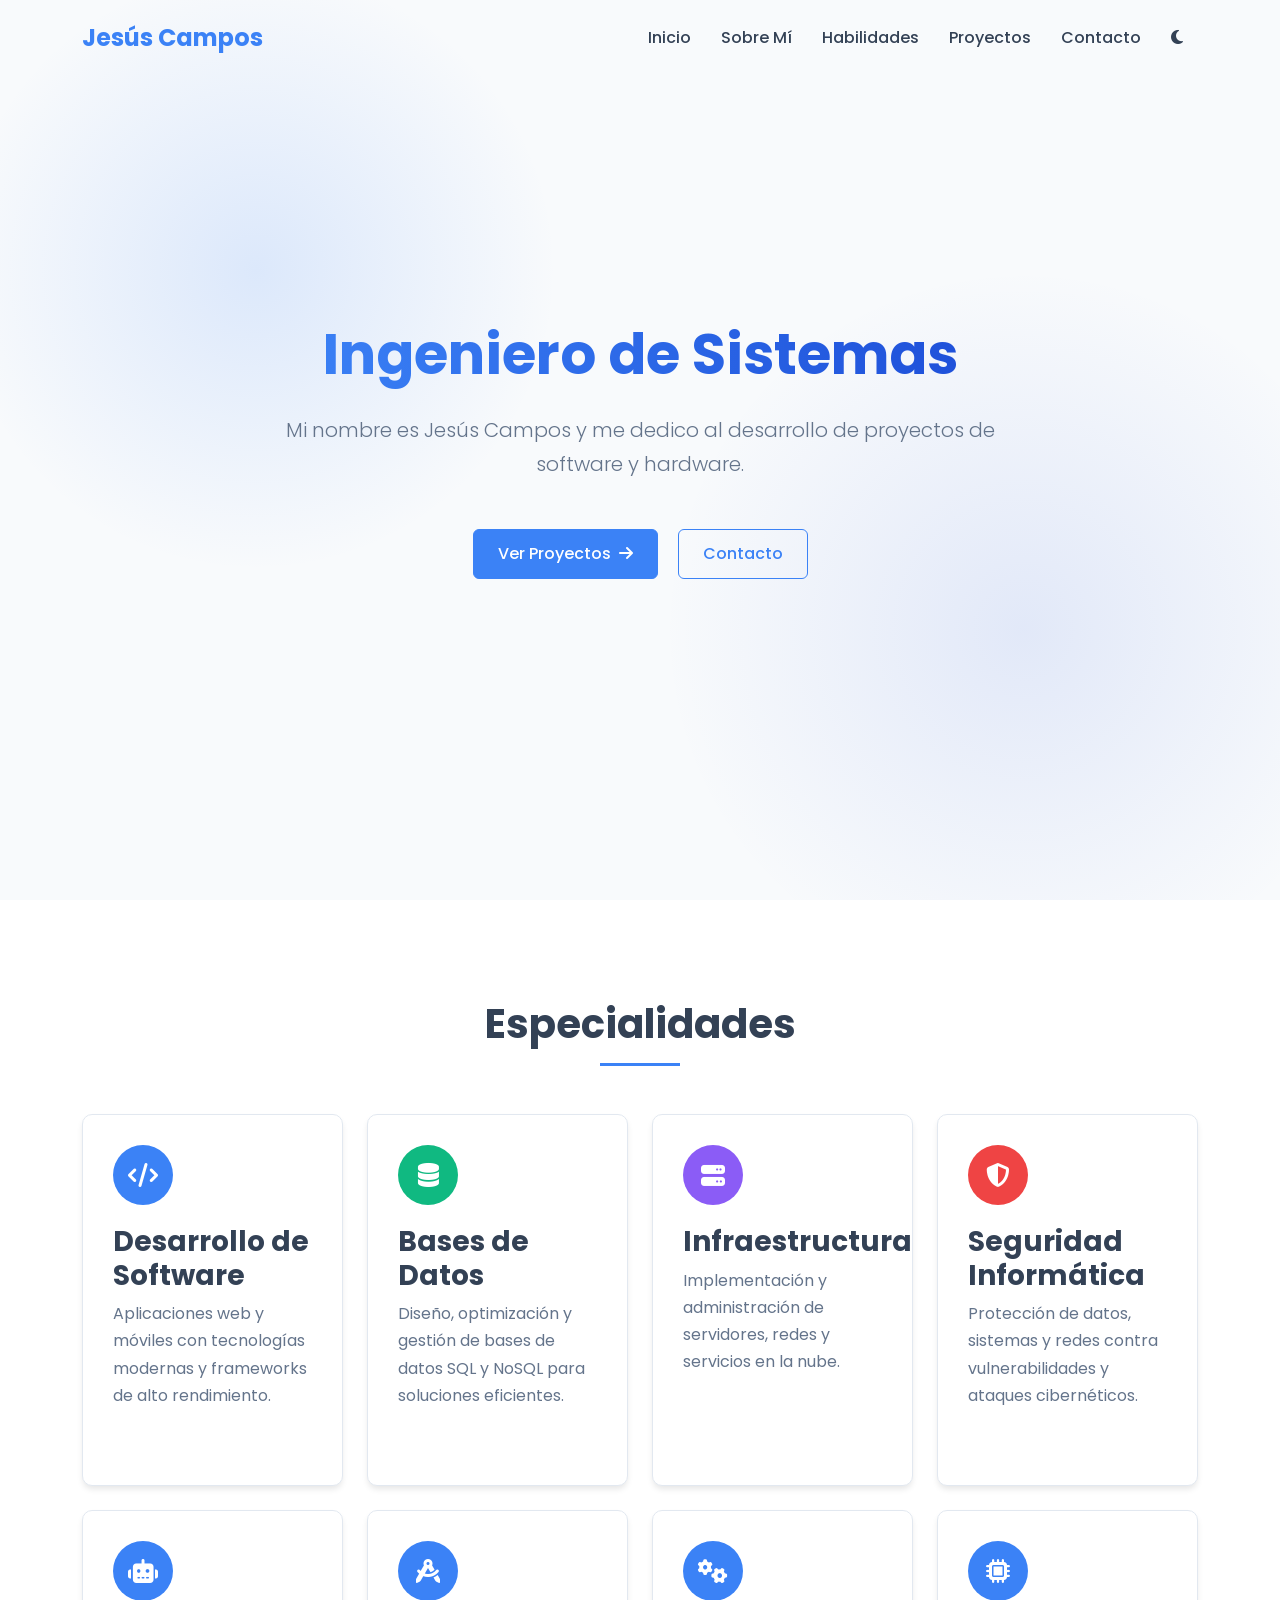
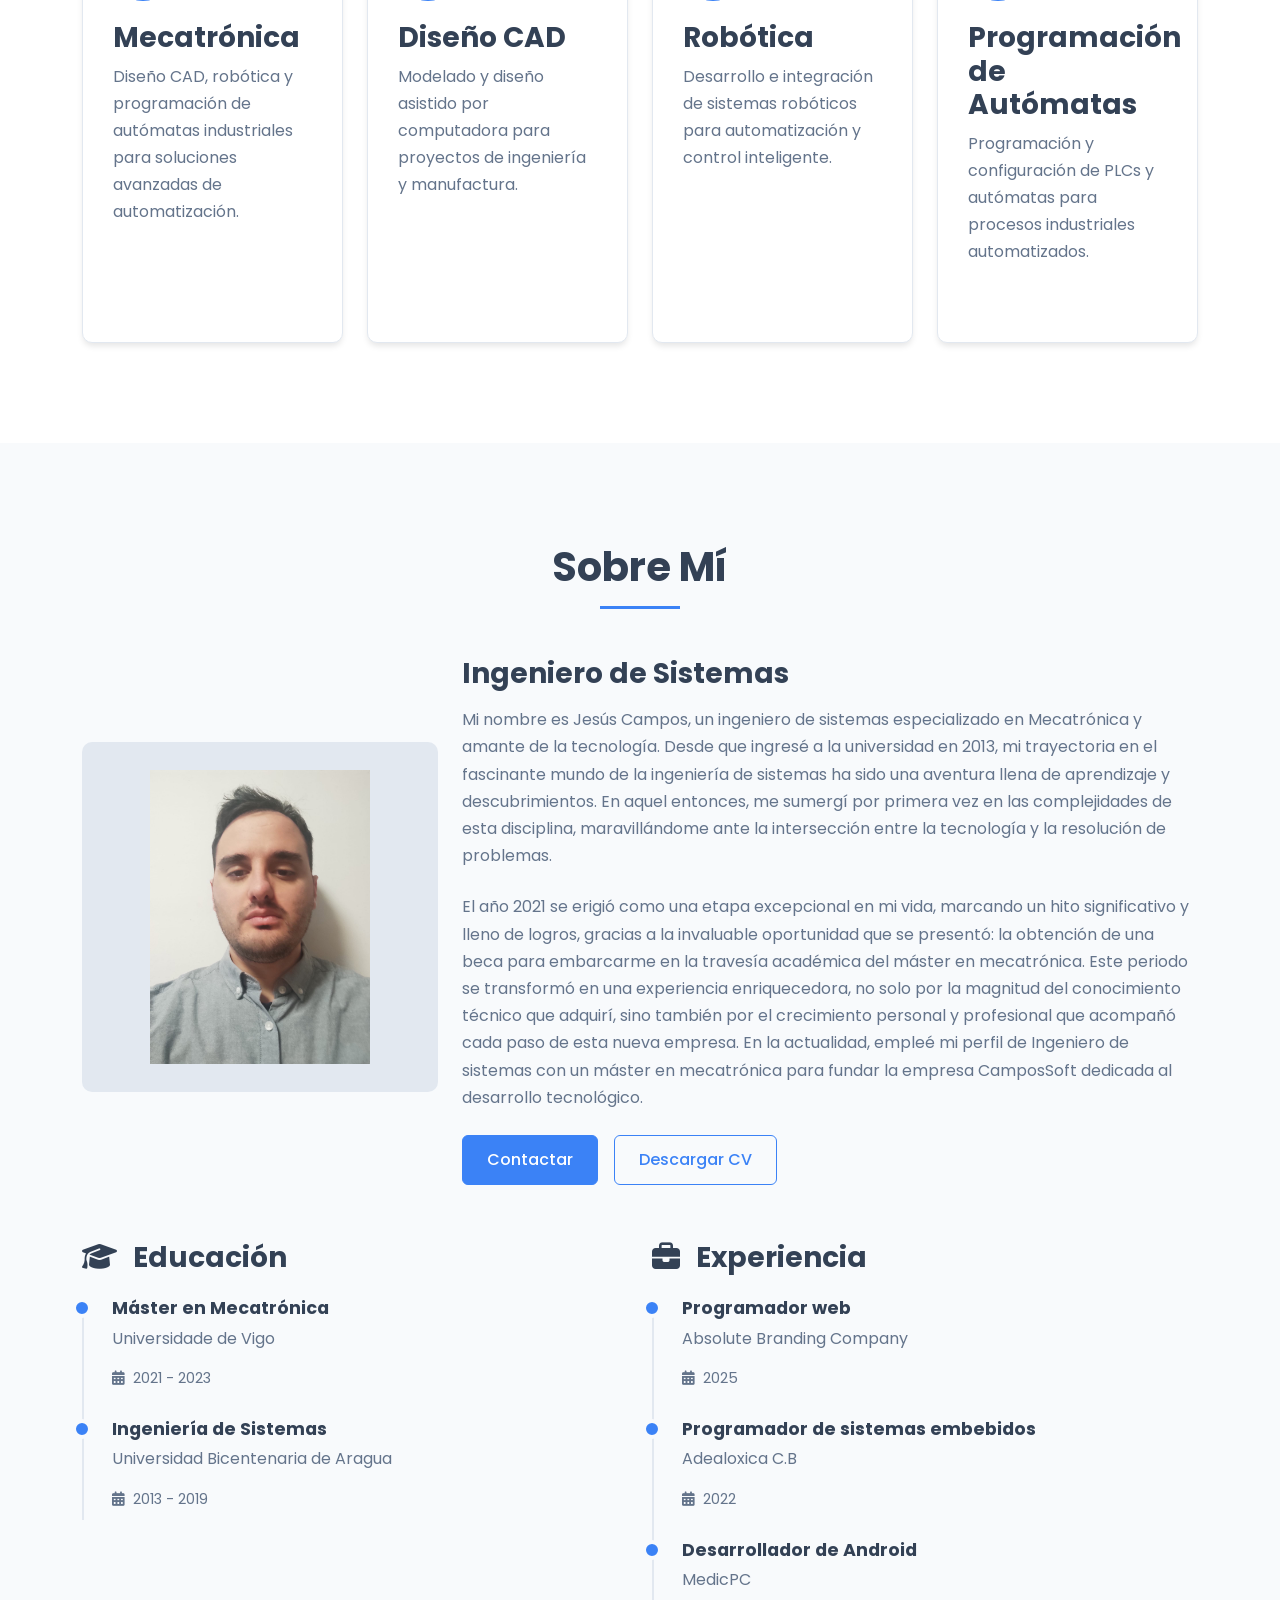
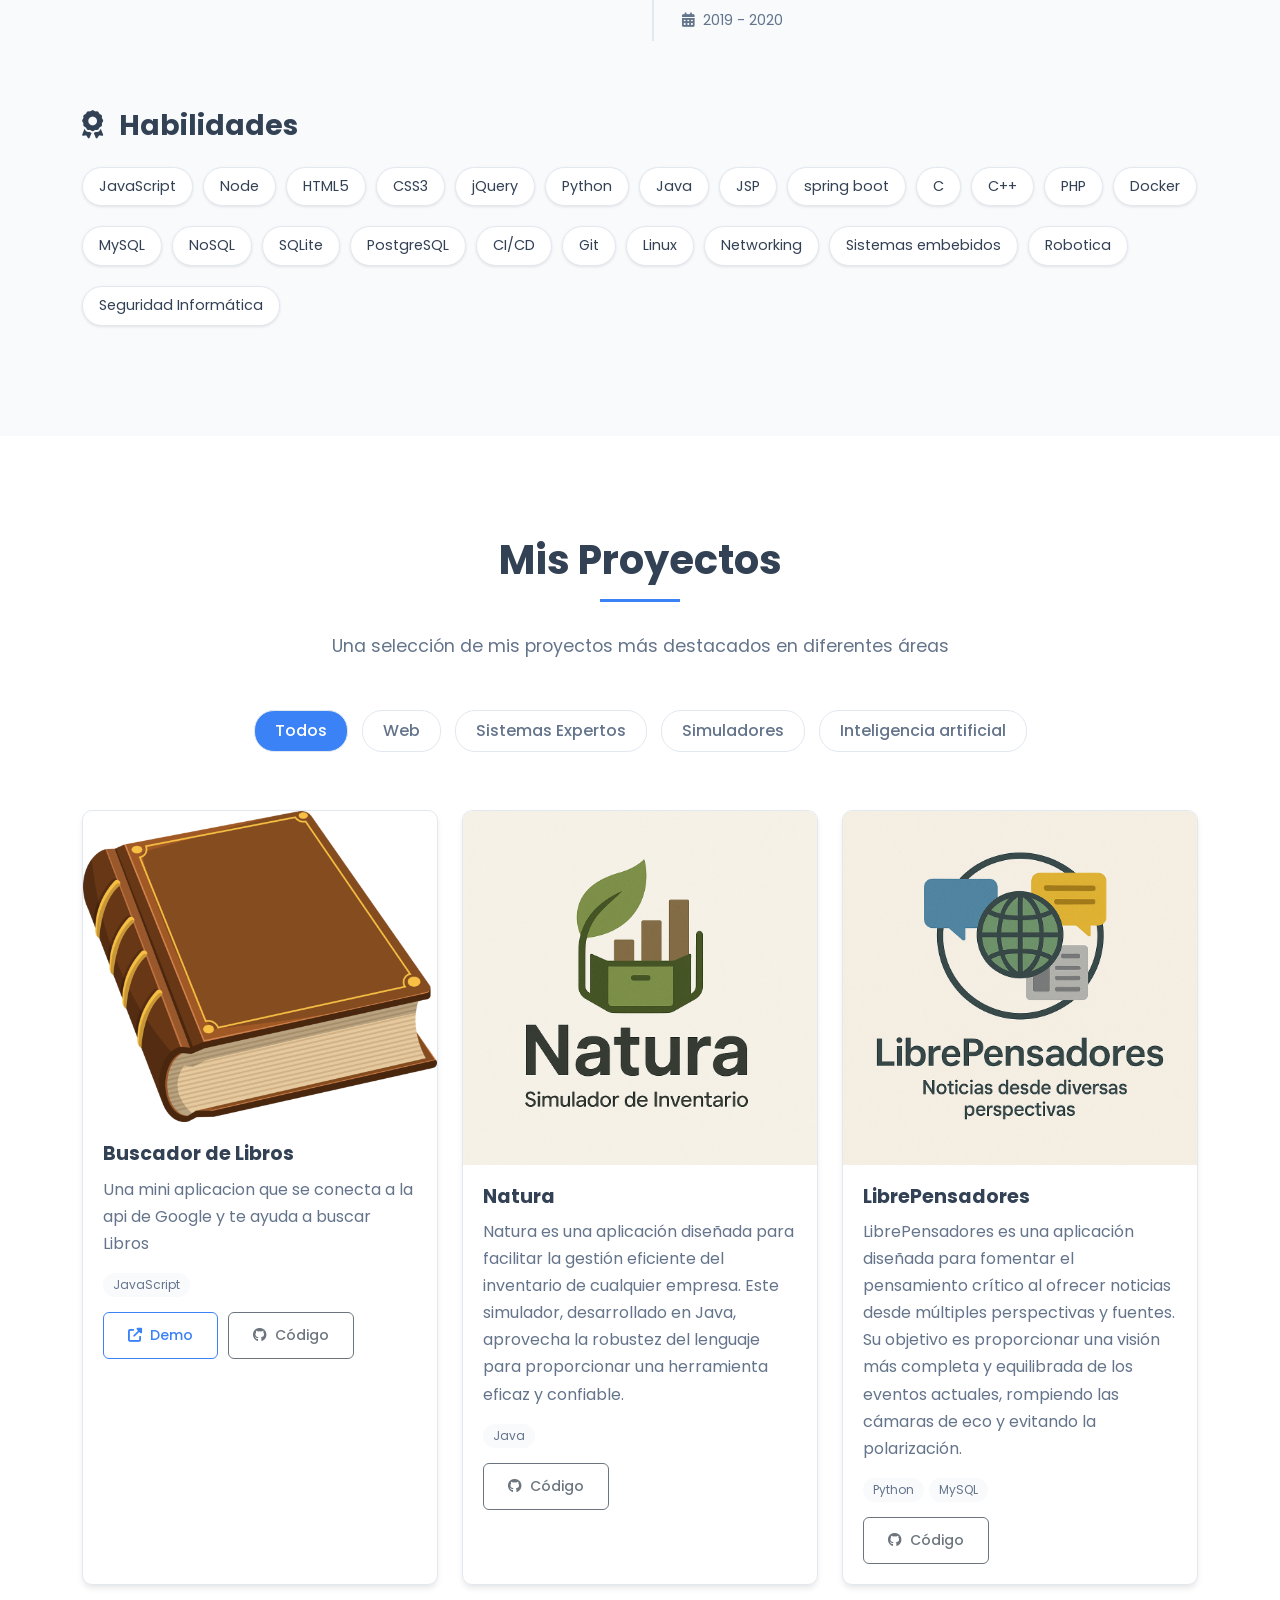
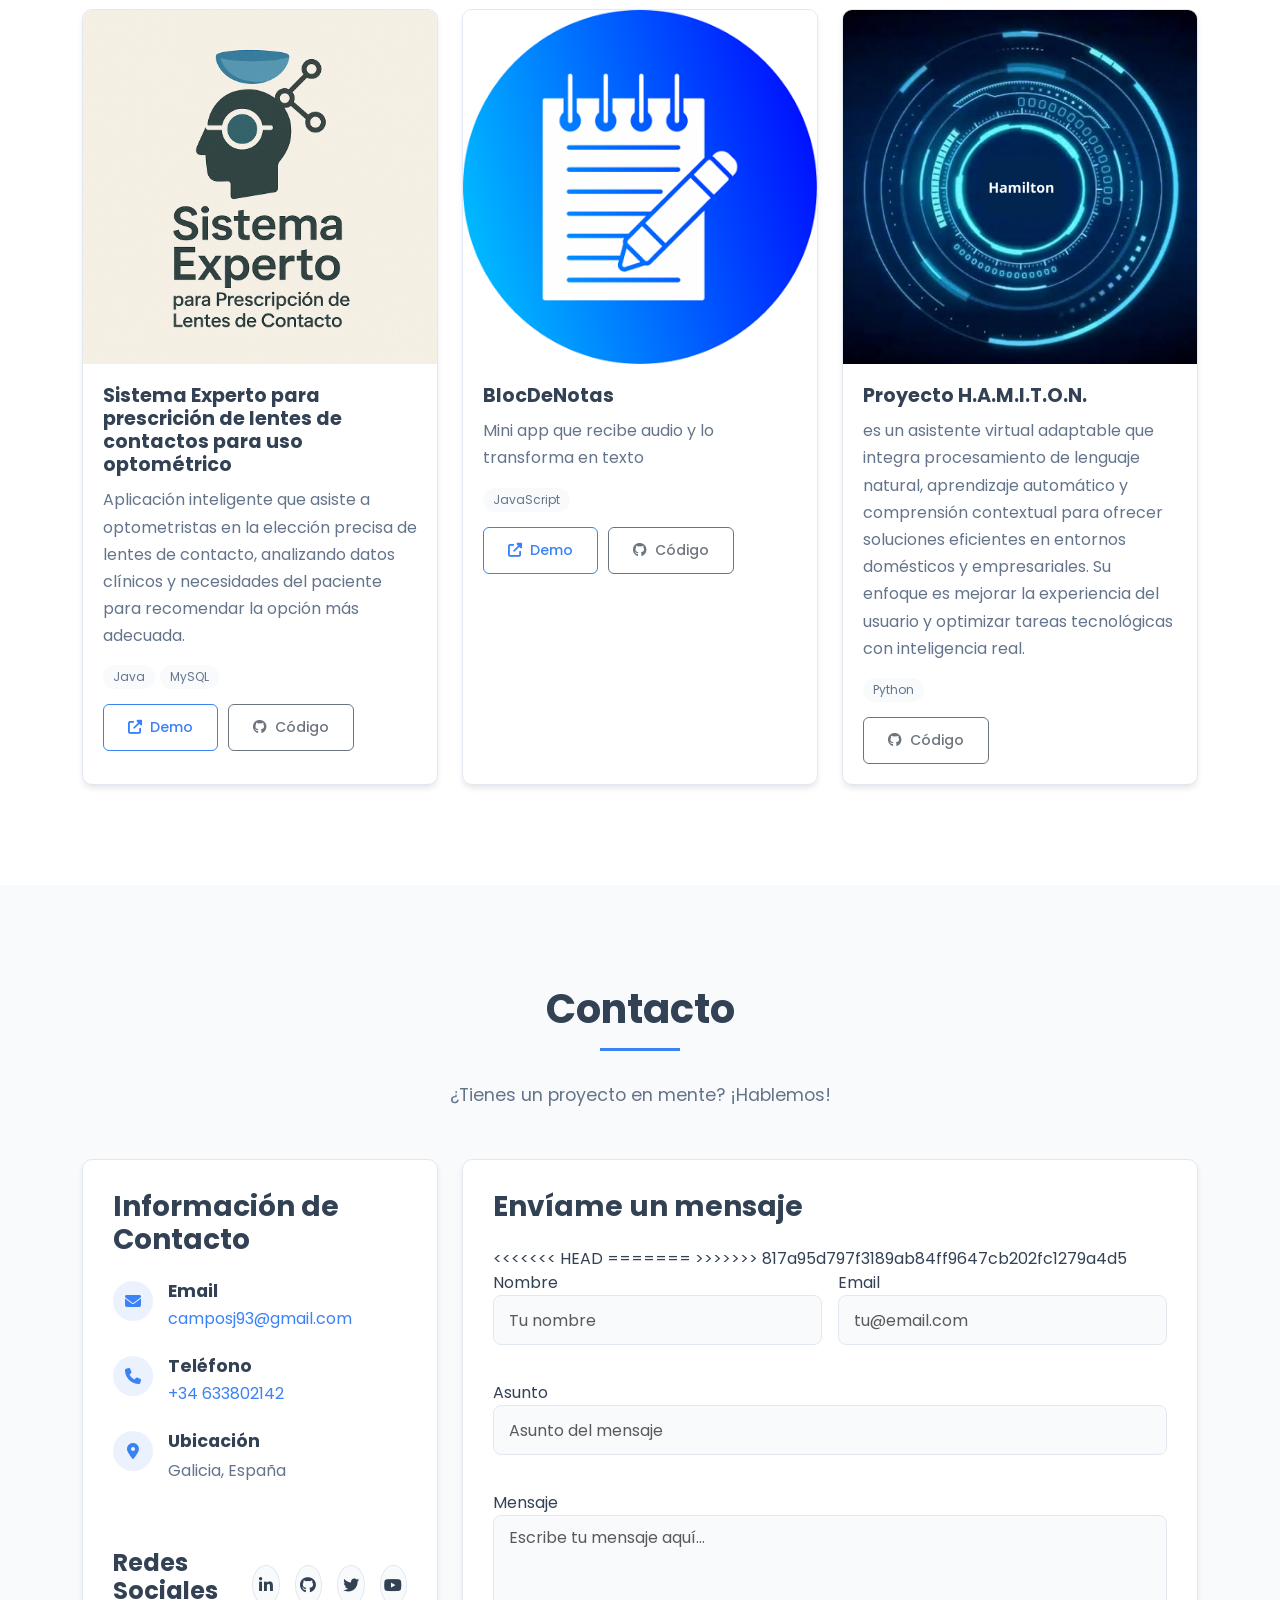
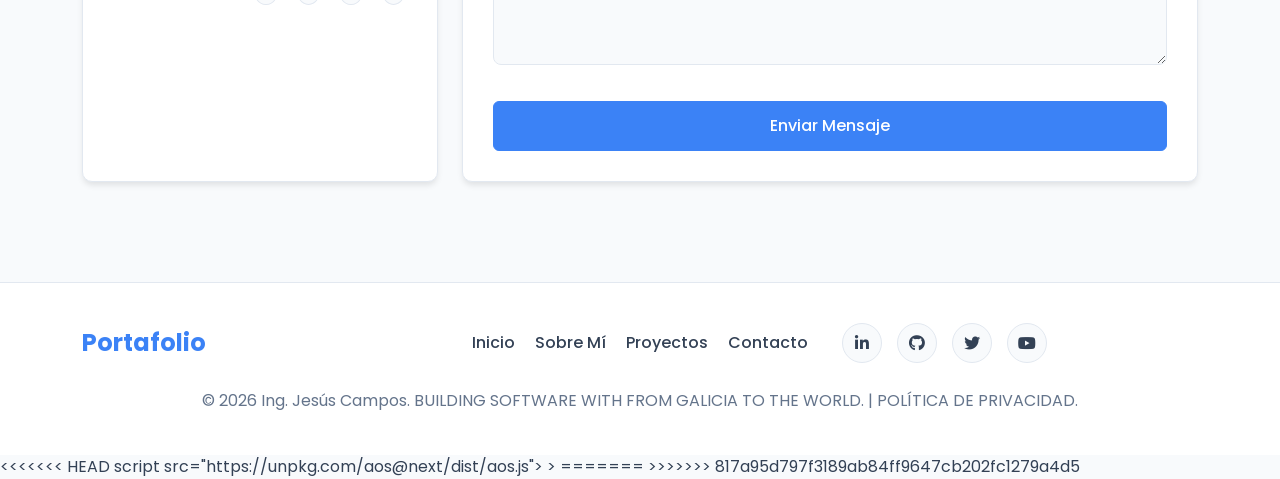
==== index.html @ 9d88882e "Actualizar index.html con formulario corregido" ====
<!DOCTYPE html>
<html lang="es">
<head>
    <meta charset="UTF-8">
    <meta name="viewport" content="width=device-width, initial-scale=1.0">
    <title>Ing Jesús Campos</title>
    <meta name="description" content="Portafolio profesional de ingeniero de sistemas especializado en desarrollo de software, infraestructura y seguridad informática">
    <meta name="author" content="Ingeniero de Sistemas">
    
    <!-- Favicon -->
    <link rel="shortcut icon" href="Img/favicon.png" type="image/x-icon">
    
    <!-- Bootstrap CSS -->
    <link href="https://cdn.jsdelivr.net/npm/bootstrap@5.3.0/dist/css/bootstrap.min.css" rel="stylesheet">
    
    <!-- Font Awesome -->
    <link rel="stylesheet" href="https://cdnjs.cloudflare.com/ajax/libs/font-awesome/6.4.0/css/all.min.css">
    
    <!-- Google Fonts -->
    <link href="https://fonts.googleapis.com/css2?family=Poppins:wght@300;400;500;600;700&display=swap" rel="stylesheet">
    
    <!-- Custom CSS -->
    <link rel="stylesheet" href="css/style.css">
    
    <!-- AOS Animation Library -->
    <link rel="stylesheet" href="https://unpkg.com/aos@next/dist/aos.css" />
</head>
<body>
    <!-- Navigation -->
    <nav class="navbar navbar-expand-lg navbar-light fixed-top" id="mainNav">
        <div class="container">
            <a class="navbar-brand" href="#page-top">Jesús Campos</a>
            <button class="navbar-toggler" type="button" data-bs-toggle="collapse" data-bs-target="#navbarResponsive" aria-controls="navbarResponsive" aria-expanded="false" aria-label="Toggle navigation">
                <span class="navbar-toggler-icon"></span>
            </button>
            <div class="collapse navbar-collapse" id="navbarResponsive">
                <ul class="navbar-nav ms-auto">
                    <li class="nav-item">
                        <a class="nav-link" href="#inicio">Inicio</a>
                    </li>
                    <li class="nav-item">
                        <a class="nav-link" href="#acerca-de">Sobre Mí</a>
                    </li>
                    <li class="nav-item">
                        <a class="nav-link" href="#habilidades">Habilidades</a>
                    </li>
                    <li class="nav-item">
                        <a class="nav-link" href="#proyectos">Proyectos</a>
                    </li>
                    <li class="nav-item">
                        <a class="nav-link" href="#contacto">Contacto</a>
                    </li>
                    <li class="nav-item">
                        <a class="nav-link" href="#" id="theme-toggle"><i class="fas fa-moon"></i></a>
                    </li>
                </ul>
            </div>
        </div>
    </nav>

    <!-- Hero Section -->
    <header class="hero-section" id="inicio">
        <div class="container h-100">
            <div class="row h-100 align-items-center">
                <div class="col-lg-8 col-md-10 mx-auto text-center" data-aos="fade-up" data-aos-delay="100">
                    <h1 class="display-4 fw-bold text-gradient mb-4">Ingeniero de Sistemas</h1>
                    <p class="lead mb-5">Mi nombre es Jesús Campos y me dedico al desarrollo de proyectos de software y hardware.</p>
                    <div class="hero-buttons">
                        <a href="#proyectos" class="btn btn-primary me-3">
                            Ver Proyectos <i class="fas fa-arrow-right ms-1"></i>
                        </a>
                        <a href="#contacto" class="btn btn-outline-primary">
                            Contacto
                        </a>
                    </div>
                </div>
            </div>
        </div>
    </header>

    <!-- Services/Skills Section -->
    <section class="services-section" id="habilidades">
        <div class="container">
            <div class="text-center mb-5">
                <h2 class="section-title">Especialidades</h2>
                <div class="section-divider"></div>
            </div>
            <div class="row g-4">
                <div class="col-lg-3 col-md-6" data-aos="fade-up" data-aos-delay="100">
                    <div class="service-card">
                        <div class="service-icon">
                            <i class="fas fa-code"></i>
                        </div>
                        <h3>Desarrollo de Software</h3>
                        <p>Aplicaciones web y móviles con tecnologías modernas y frameworks de alto rendimiento.</p>
                    </div>
                </div>
                <div class="col-lg-3 col-md-6" data-aos="fade-up" data-aos-delay="200">
                    <div class="service-card">
                        <div class="service-icon green-bg">
                            <i class="fas fa-database"></i>
                        </div>
                        <h3>Bases de Datos</h3>
                        <p>Diseño, optimización y gestión de bases de datos SQL y NoSQL para soluciones eficientes.</p>
                    </div>
                </div>
                <div class="col-lg-3 col-md-6" data-aos="fade-up" data-aos-delay="300">
                    <div class="service-card">
                        <div class="service-icon purple-bg">
                            <i class="fas fa-server"></i>
                        </div>
                        <h3>Infraestructura</h3>
                        <p>Implementación y administración de servidores, redes y servicios en la nube.</p>
                    </div>
                </div>
                <div class="col-lg-3 col-md-6" data-aos="fade-up" data-aos-delay="400">
                    <div class="service-card">
                        <div class="service-icon red-bg">
                            <i class="fas fa-shield-alt"></i>
                        </div>
                        <h3>Seguridad Informática</h3>
                        <p>Protección de datos, sistemas y redes contra vulnerabilidades y ataques cibernéticos.</p>
                    </div>
                </div>
                <div class="col-lg-3 col-md-6" data-aos="fade-up" data-aos-delay="500">
                    <div class="service-card">
                        <div class="service-icon blue-bg">
                            <i class="fas fa-robot"></i>
                        </div>
                        <h3>Mecatrónica</h3>
                        <p>Diseño CAD, robótica y programación de autómatas industriales para soluciones avanzadas de automatización.</p>
                    </div>
                </div>
                <div class="col-lg-3 col-md-6" data-aos="fade-up" data-aos-delay="600">
                    <div class="service-card">
                        <div class="service-icon orange-bg">
                            <i class="fas fa-drafting-compass"></i>
                        </div>
                        <h3>Diseño CAD</h3>
                        <p>Modelado y diseño asistido por computadora para proyectos de ingeniería y manufactura.</p>
                    </div>
                </div>
                <div class="col-lg-3 col-md-6" data-aos="fade-up" data-aos-delay="700">
                    <div class="service-card">
                        <div class="service-icon teal-bg">
                            <i class="fas fa-cogs"></i>
                        </div>
                        <h3>Robótica</h3>
                        <p>Desarrollo e integración de sistemas robóticos para automatización y control inteligente.</p>
                    </div>
                </div>
                <div class="col-lg-3 col-md-6" data-aos="fade-up" data-aos-delay="800">
                    <div class="service-card">
                        <div class="service-icon yellow-bg">
                            <i class="fas fa-microchip"></i>
                        </div>
                        <h3>Programación de Autómatas</h3>
                        <p>Programación y configuración de PLCs y autómatas para procesos industriales automatizados.</p>
                    </div>
                </div>
            </div>
        </div>
    </section>

    <!-- About Section -->
    <section class="about-section" id="acerca-de">
        <div class="container">
            <div class="text-center mb-5">
                <h2 class="section-title">Sobre Mí</h2>
                <div class="section-divider"></div>
            </div>
            <div class="row align-items-center">
                <div class="col-lg-4 mb-4 mb-lg-0" data-aos="fade-right">
                    <div class="about-image">
                        <div class="img-placeholder">
                            <span><img src="Img/yo.jpeg" alt="Foto"></span>
                        </div>
                    </div>
                </div>
                <div class="col-lg-8" data-aos="fade-left">
                    <h3 class="mb-3">Ingeniero de Sistemas</h3>
                    <p class="mb-4">Mi nombre es Jesús Campos, un ingeniero de sistemas especializado en Mecatrónica y amante de la tecnología. Desde que ingresé a la universidad en 2013, mi trayectoria en el fascinante mundo de la ingeniería de sistemas ha sido una aventura llena de aprendizaje y descubrimientos. En aquel entonces, me sumergí por primera vez en las complejidades de esta disciplina, maravillándome ante la intersección entre la tecnología y la resolución de problemas.</p>
                    <p class="mb-4">El año 2021 se erigió como una etapa excepcional en mi vida, marcando un hito significativo y lleno de logros, gracias a la invaluable oportunidad que se presentó: la obtención de una beca para embarcarme en la travesía académica del máster en mecatrónica. Este periodo se transformó en una experiencia enriquecedora, no solo por la magnitud del conocimiento técnico que adquirí, sino también por el crecimiento personal y profesional que acompañó cada paso de esta nueva empresa. En la actualidad, empleé mi perfil de Ingeniero de sistemas con un máster en mecatrónica para fundar la empresa CamposSoft dedicada al desarrollo tecnológico.</p>
                    <div class="d-flex flex-wrap">
                        <a href="#contacto" class="btn btn-primary me-3 mb-2">Contactar</a>
                        <a href="CV/CV2025 en Ingles.pdf" class="btn btn-outline-primary mb-2">Descargar CV</a>
                    </div>
                </div>
            </div>

            <!-- Education & Experience -->
            <div class="row mt-5">
                <div class="col-md-6" data-aos="fade-up">
                    <div class="timeline-section">
                        <h3 class="mb-4"><i class="fas fa-graduation-cap me-3"></i>Educación</h3>
                        <div class="timeline">
                            <div class="timeline-item">
                                <div class="timeline-marker"></div>
                                <div class="timeline-content">
                                    <h4>Máster en Mecatrónica</h4>
                                    <p>Universidade de Vigo</p>
                                    <span class="timeline-date">
                                        <i class="fas fa-calendar-alt me-2"></i>2021 - 2023
                                    </span>
                                </div>
                            </div>
                            <div class="timeline-item">
                                <div class="timeline-marker"></div>
                                <div class="timeline-content">
                                    <h4>Ingeniería de Sistemas</h4>
                                    <p>Universidad Bicentenaria de Aragua</p>
                                    <span class="timeline-date">
                                        <i class="fas fa-calendar-alt me-2"></i>2013 - 2019
                                    </span>
                                </div>
                            </div>
                        </div>
                    </div>
                </div>
                <div class="col-md-6" data-aos="fade-up" data-aos-delay="100">
                    <div class="timeline-section">
                        <h3 class="mb-4"><i class="fas fa-briefcase me-3"></i>Experiencia</h3>
                        <div class="timeline">
                            <div class="timeline-item">
                                <div class="timeline-marker"></div>
                                <div class="timeline-content">
                                    <h4>Programador web</h4>
                                    <p>Absolute Branding Company</p>
                                    <span class="timeline-date">
                                        <i class="fas fa-calendar-alt me-2"></i>2025
                                    </span>
                                </div>
                            </div>
                            <div class="timeline-item">
                                <div class="timeline-marker"></div>
                                <div class="timeline-content">
                                    <h4>Programador de sistemas embebidos</h4>
                                    <p>Adealoxica C.B</p>
                                    <span class="timeline-date">
                                        <i class="fas fa-calendar-alt me-2"></i>2022 
                                    </span>
                                </div>
                            </div>
                            <div class="timeline-item">
                                <div class="timeline-marker"></div>
                                <div class="timeline-content">
                                    <h4>Desarrollador de Android</h4>
                                    <p>MedicPC</p>
                                    <span class="timeline-date">
                                        <i class="fas fa-calendar-alt me-2"></i>2019 - 2020
                                    </span>
                                </div>
                            </div>
                        </div>
                    </div>
                </div>
            </div>
            
            <!-- Skills -->
            <div class="row mt-5" data-aos="fade-up">
                <div class="col-12">
                    <h3 class="mb-4"><i class="fas fa-award me-3"></i>Habilidades</h3>
                    <div class="skills-container">
                        <span class="skill-badge">JavaScript</span>
                        <span class="skill-badge">Node</span>
                        <span class="skill-badge">HTML5</span>
                        <span class="skill-badge">CSS3</span>
                        <span class="skill-badge">jQuery</span>
                        <span class="skill-badge">Python</span>
                        <span class="skill-badge">Java</span>
                        <span class="skill-badge">JSP</span>
                        <span class="skill-badge">spring boot</span>
                        <span class="skill-badge">C</span>
                        <span class="skill-badge">C++</span>
                        <span class="skill-badge">PHP</span>
                        <span class="skill-badge">Docker</span>
                        <span class="skill-badge">MySQL</span>
                        <span class="skill-badge">NoSQL</span>
                        <span class="skill-badge">SQLite</span>
                        <span class="skill-badge">PostgreSQL</span>
                        <span class="skill-badge">CI/CD</span>
                        <span class="skill-badge">Git</span>
                        <span class="skill-badge">Linux</span>
                        <span class="skill-badge">Networking</span>
                        <span class="skill-badge">Sistemas embebidos</span>
                        <span class="skill-badge">Robotica</span>
                        <span class="skill-badge">Seguridad Informática</span>

                    </div>
                </div>
            </div>
        </div>
    </section>

    <!-- Projects Section -->
    <section class="projects-section" id="proyectos">
        <div class="container">
            <div class="text-center mb-5">
                <h2 class="section-title">Mis Proyectos</h2>
                <div class="section-divider"></div>
                <p class="section-subtitle">Una selección de mis proyectos más destacados en diferentes áreas</p>
            </div>
            
            <div class="project-filter mb-5 text-center">
                <button class="filter-btn active" data-filter="all">Todos</button>
                <button class="filter-btn" data-filter="web">Web</button>
                <button class="filter-btn" data-filter="movil">Sistemas Expertos</button>
                <button class="filter-btn" data-filter="infra">Simuladores</button>
                <button class="filter-btn" data-filter="IA">Inteligencia artificial</button>
            </div>
            
            <div class="row g-4 projects-container">
                <!-- Project 1 -->
                <div class="col-lg-4 col-md-6 project-item" data-category="web" data-aos="fade-up">
                    <div class="project-card">
                        <div class="project-image">
                            <img src="Img/libro.png" alt="Buscador de Libros" class="img-fluid">
                        </div>
                        <div class="project-body">
                            <h3>Buscador de Libros</h3>
                            <p>Una mini aplicacion que se conecta a la api de Google y te ayuda a buscar Libros</p>
                            <div class="project-tags">
                                <span>JavaScript</span>
                            </div>
                            <div class="project-links">
                                <a href="https://jesus2421.github.io/BuscadorLibros/" class="btn btn-sm btn-outline-primary"><i class="fas fa-external-link-alt me-1"></i> Demo</a>
                                <a href="https://github.com/Jesus2421/BuscadorLibros" class="btn btn-sm btn-outline-secondary"><i class="fab fa-github me-1"></i> Código</a>
                            </div>
                        </div>
                    </div>
                </div>
                
                <!-- Project 2 -->
                <div class="col-lg-4 col-md-6 project-item" data-category="infra" data-aos="fade-up" data-aos-delay="100">
                    <div class="project-card">
                        <div class="project-image">
                            <img src="Img/Natura.png" alt="Simulador de Inventario" class="img-fluid">
                        </div>
                        <div class="project-body">
                            <h3>Natura</h3>
                            <p>Natura es una aplicación diseñada para facilitar la gestión eficiente del inventario de cualquier empresa. Este simulador, desarrollado en Java, aprovecha la robustez del lenguaje para proporcionar una herramienta eficaz y confiable.</p>
                            <div class="project-tags">
                                <span>Java</span>
                            </div>
                            <div class="project-links">
                                <a href="https://github.com/Jesus2421/Natura" class="btn btn-sm btn-outline-secondary"><i class="fab fa-github me-1"></i> Código</a>
                            </div>
                        </div>
                    </div>
                </div>
                
                <!-- Project 3 -->
                <div class="col-lg-4 col-md-6 project-item" data-category="web" data-aos="fade-up" data-aos-delay="200">
                    <div class="project-card">
                        <div class="project-image">
                            <img src="Img/Librepensadores.png" alt="Análisis de Seguridad Automatizado" class="img-fluid">
                        </div>
                        <div class="project-body">
                            <h3>LibrePensadores</h3>
                            <p>LibrePensadores es una aplicación diseñada para fomentar el pensamiento crítico al ofrecer noticias desde múltiples perspectivas y fuentes. Su objetivo es proporcionar una visión más completa y equilibrada de los eventos actuales, rompiendo las cámaras de eco y evitando la polarización.</p>
                            <div class="project-tags">
                                <span>Python</span>
                                <span>MySQL</span>
                            </div>
                            <div class="project-links">
                                <a href="https://github.com/Jesus2421/LibrePensadores" class="btn btn-sm btn-outline-secondary"><i class="fab fa-github me-1"></i> Código</a>
                            </div>
                        </div>
                    </div>
                </div>
                
                <!-- Project 4 -->
                <div class="col-lg-4 col-md-6 project-item" data-category="movil" data-aos="fade-up">
                    <div class="project-card">
                        <div class="project-image">
                            <img src="Img/SistemaExperto.png" alt="Sistema experto" class="img-fluid">
                        </div>
                        <div class="project-body">
                            <h3>Sistema Experto para prescrición de lentes de contactos para uso optométrico</h3>
                            <p>Aplicación inteligente que asiste a optometristas en la elección precisa de lentes de contacto, analizando datos clínicos y necesidades del paciente para recomendar la opción más adecuada.</p>
                            <div class="project-tags">
                                <span>Java</span>
                                <span>MySQL</span>
                            </div>
                            <div class="project-links">
                                <a href="https://github.com/Jesus2421/ProyectosSoftware/tree/main/Java/ProyectosReales/TFG/SistemaExperto/prototipo" class="btn btn-sm btn-outline-primary"><i class="fas fa-external-link-alt me-1"></i> Demo</a>
                                <a href="https://github.com/Jesus2421/ProyectosSoftware/tree/main/Java/ProyectosReales/TFG/SistemaExperto" class="btn btn-sm btn-outline-secondary"><i class="fab fa-github me-1"></i> Código</a>
                            </div>
                        </div>
                    </div>
                </div>
                
                <!-- Project 5 -->
                <div class="col-lg-4 col-md-6 project-item" data-category="web" data-aos="fade-up" data-aos-delay="100">
                    <div class="project-card">
                        <div class="project-image">
                            <img src="Img/BlocDeNotas.png" alt="Dashboard Analítico" class="img-fluid">
                        </div>
                        <div class="project-body">
                            <h3>BlocDeNotas</h3>
                            <p>Mini app que recibe audio y lo transforma en texto</p>
                            <div class="project-tags">
                                <span>JavaScript</span>
                            </div>
                            <div class="project-links">
                                <a href="https://jesus2421.github.io/BlocDeNotas/" class="btn btn-sm btn-outline-primary"><i class="fas fa-external-link-alt me-1"></i> Demo</a>
                                <a href="https://github.com/Jesus2421/BlocDeNotas" class="btn btn-sm btn-outline-secondary"><i class="fab fa-github me-1"></i> Código</a>
                            </div>
                        </div>
                    </div>
                </div>
                
                <!-- Project 6 -->
                <div class="col-lg-4 col-md-6 project-item" data-category="IA" data-aos="fade-up" data-aos-delay="200">
                    <div class="project-card">
                        <div class="project-image">
                            <img src="Img/Hamilton.png" alt="Hamilton" class="img-fluid">
                        </div>
                        <div class="project-body">
                            <h3>Proyecto H.A.M.I.T.O.N.</h3>
                            <p>es un asistente virtual adaptable que integra procesamiento de lenguaje natural, aprendizaje automático y comprensión contextual para ofrecer soluciones eficientes en entornos domésticos y empresariales. Su enfoque es mejorar la experiencia del usuario y optimizar tareas tecnológicas con inteligencia real.</p>
                            <div class="project-tags">
                                <span>Python</span>
                            </div>
                            <div class="project-links">
                                <a href="https://github.com/Jesus2421/ProyectosSoftware/tree/main/Python/ProyectosReales/Hamilton" class="btn btn-sm btn-outline-secondary"><i class="fab fa-github me-1"></i> Código</a>
                            </div>
                        </div>
                    </div>
                </div>
            </div>
        </div>
    </section>

    <!-- Contact Section -->
    <section class="contact-section" id="contacto">
        <div class="container">
            <div class="text-center mb-5">
                <h2 class="section-title">Contacto</h2>
                <div class="section-divider"></div>
                <p class="section-subtitle">¿Tienes un proyecto en mente? ¡Hablemos!</p>
            </div>
            
            <div class="row">
                <!-- Contact Info -->
                <div class="col-lg-4 mb-4 mb-lg-0" data-aos="fade-up">
                    <div class="contact-info">
                        <h3 class="mb-4">Información de Contacto</h3>
                        
                        <div class="info-item">
                            <div class="info-icon">
                                <i class="fas fa-envelope"></i>
                            </div>
                            <div class="info-details">
                                <h4>Email</h4>
                                <a href="mailto:camposj93@gmail.com">camposj93@gmail.com</a>
                            </div>
                        </div>
                        
                        <div class="info-item">
                            <div class="info-icon">
                                <i class="fas fa-phone"></i>
                            </div>
                            <div class="info-details">
                                <h4>Teléfono</h4>
                                <a href="tel:+123456789">+34 633802142</a>
                            </div>
                        </div>
                        
                        <div class="info-item">
                            <div class="info-icon">
                                <i class="fas fa-map-marker-alt"></i>
                            </div>
                            <div class="info-details">
                                <h4>Ubicación</h4>
                                <p>Galicia, España</p>
                            </div>
                        </div>
                        
                        <div class="social-links mt-5">
                            <h4 class="mb-3">Redes Sociales</h4>
                            <a href="https://www.linkedin.com/in/jesus-miguel-campos-correia-504b73138/" class="social-link" target="_blank" rel="noopener"><i class="fab fa-linkedin-in"></i></a>
                            <a href="https://github.com/Jesus2421" class="social-link" target="_blank" rel="noopener"><i class="fab fa-github"></i></a>
                            <a href="https://x.com/campos_soft" class="social-link" target="_blank" rel="noopener"><i class="fab fa-twitter"></i></a>
                            <a href="https://www.youtube.com/@IngenieriaDeSistemasAl" class="social-link" target="_blank" rel="noopener"><i class="fab fa-youtube"></i></a>
                        </div>
                    </div>
                </div>
                
                <!-- Contact Form -->
                <div class="col-lg-8" data-aos="fade-up" data-aos-delay="100">
                    <div class="contact-form">
                        <h3 class="mb-4">Envíame un mensaje</h3>
                        <div id="form-message-success" class="alert alert-success d-none">
                            Tu mensaje fue enviado con éxito. ¡Gracias!
                        </div>
                        <form id="contactForm" action="https://formspree.io/f/xyknejwv" method="POST">
<<<<<<< HEAD
                            <input type="hidden" name="_subject" value="Nuevo mensaje desde tu portafolio">
=======
>>>>>>> 817a95d797f3189ab84ff9647cb202fc1279a4d5
                            <div class="row g-3">
                                <div class="col-md-6">
                                    <div class="form-group">
                                        <label for="name">Nombre</label>
                                        <input type="text" class="form-control" id="name" name="name" placeholder="Tu nombre" required>
                                        <div class="invalid-feedback"></div>
                                    </div>
                                </div>
                                <div class="col-md-6">
                                    <div class="form-group">
                                        <label for="email">Email</label>
                                        <input type="email" class="form-control" id="email" name="email" placeholder="tu@email.com" required>
                                        <div class="invalid-feedback"></div>
                                    </div>
                                </div>
                                <div class="col-12">
                                    <div class="form-group">
                                        <label for="subject">Asunto</label>
                                        <input type="text" class="form-control" id="subject" name="subject" placeholder="Asunto del mensaje" required>
                                        <div class="invalid-feedback"></div>
                                    </div>
                                </div>
                                <div class="col-12">
                                    <div class="form-group">
                                        <label for="message">Mensaje</label>
                                        <textarea class="form-control" id="message" name="message" rows="5" placeholder="Escribe tu mensaje aquí..." required></textarea>
                                        <div class="invalid-feedback"></div>
                                    </div>
                                </div>
                                <div class="col-12">
                                    <button type="submit" class="btn btn-primary w-100" id="submitButton">
                                        Enviar Mensaje
                                    </button>
                                </div>
                            </div>
                        </form>
                    </div>
                </div>
            </div>
        </div>
    </section>

    <!-- Footer -->
    <footer class="footer">
        <div class="container">
            <div class="row align-items-center">
                <div class="col-md-4 mb-3 mb-md-0">
                    <a href="#page-top" class="footer-logo">Portafolio</a>
                </div>
                <div class="col-md-4 mb-3 mb-md-0 text-center">
                    <div class="footer-nav">
                        <a href="#inicio">Inicio</a>
                        <a href="#acerca-de">Sobre Mí</a>
                        <a href="#proyectos">Proyectos</a>
                        <a href="#contacto">Contacto</a>
                    </div>
                </div>
                <div class="col-md-4 text-md-end">
                    <div class="social-links">
                        <a href="https://www.linkedin.com/in/jesus-miguel-campos-correia-504b73138/" class="social-link" target="_blank" rel="noopener"><i class="fab fa-linkedin-in"></i></a>
                        <a href="https://github.com/Jesus2421" class="social-link" target="_blank" rel="noopener"><i class="fab fa-github"></i></a>
                        <a href="https://x.com/campos_soft" class="social-link" target="_blank" rel="noopener"><i class="fab fa-twitter"></i></a>
                        <a href="https://www.youtube.com/@IngenieriaDeSistemasAl" class="social-link" target="_blank" rel="noopener"><i class="fab fa-youtube"></i></a>
                    </div>
                </div>
            </div>
            <div class="text-center mt-4">
                <p class="mb-0">&copy; <span id="currentYear"></span> Ing. Jesús Campos. BUILDING SOFTWARE WITH FROM GALICIA TO THE WORLD. | POLÍTICA DE PRIVACIDAD.</p>
            </div>
        </div>
    </footer>

    <!-- Back to top button -->
    <a href="#page-top" class="back-to-top">
        <i class="fas fa-arrow-up"></i>
    </a>

    <!-- jQuery -->
    <script src="https://code.jquery.com/jquery-3.6.0.min.js"></script>
    
    <!-- Bootstrap JS -->
    <script src="https://cdn.jsdelivr.net/npm/bootstrap@5.3.0/dist/js/bootstrap.bundle.min.js"></script>
    
    <!-- AOS Animation Library -->
    <script src="https://unpkg.com/aos@next/dist/aos.js"></script>
    
    <!-- Custom JS -->
    <script src="js/main.js"></script>
</body>
</html>
<<<<<<< HEAD
</html></script>
    
    <!-- Custom JS -->
    <script src="js/main.js"></script>
</body>
</html>script src="https://unpkg.com/aos@next/dist/aos.js"></script>
    
    <!-- Custom JS -->
    <script src="js/main.js"></script>
</body>
</html></script>
</body>
</html>>
    <script src="js/main.js"></script>
</body>
</html></script>
</body>
</html>
=======
>>>>>>> 817a95d797f3189ab84ff9647cb202fc1279a4d5
---- css/style.css ----
/* Limitar el tamaño de la imagen de la sección Sobre Mí */
.about-image img {
    max-width: 62%;
    height: auto;
    display: block;
    margin: 0 auto;
}
/*--------------------------------------------------------------
# General
--------------------------------------------------------------*/
:root {
  --primary-color: #3b82f6;
  --primary-color-dark: #1d4ed8;
  --secondary-color: #64748b;
  --text-color: #334155;
  --text-color-light: #64748b;
  --light-bg: #f8fafc;
  --dark-bg: #0f172a;
  --white: #ffffff;
  --card-bg: #ffffff;
  --border-color: #e2e8f0;
  --success-color: #10b981;
  --danger-color: #ef4444;
  --section-padding: 100px 0;
  --transition: all 0.3s ease;
  --shadow-sm: 0 1px 3px rgba(0, 0, 0, 0.1);
  --shadow: 0 4px 6px -1px rgba(0, 0, 0, 0.1);
  --shadow-lg: 0 10px 15px -3px rgba(0, 0, 0, 0.1);
}

body {
  font-family: 'Poppins', sans-serif;
  color: var(--text-color);
  background-color: var(--light-bg);
  transition: var(--transition);
  scroll-behavior: smooth;
}

body.dark-mode {
  --text-color: #e2e8f0;
  --text-color-light: #94a3b8;
  --light-bg: #0f172a;
  --card-bg: #1e293b;
  --border-color: #334155;
}

section {
  padding: var(--section-padding);
}

a {
  text-decoration: none;
  color: var(--primary-color);
  transition: var(--transition);
}

a:hover {
  color: var(--primary-color-dark);
}

h1, h2, h3, h4, h5, h6 {
  font-weight: 700;
  margin-top: 0;
  color: var(--text-color);
}

p {
  color: var(--text-color-light);
  line-height: 1.7;
}

.btn {
  padding: 12px 24px;
  font-weight: 500;
  border-radius: 6px;
  transition: var(--transition);
  text-transform: none;
}

.btn-primary {
  background-color: var(--primary-color);
  border-color: var(--primary-color);
}

.btn-primary:hover,
.btn-primary:focus {
  background-color: var(--primary-color-dark);
  border-color: var(--primary-color-dark);
}

.btn-outline-primary {
  color: var(--primary-color);
  border-color: var(--primary-color);
}

.btn-outline-primary:hover,
.btn-outline-primary:focus {
  background-color: var(--primary-color);
  color: var(--white);
}

.section-title {
  font-size: 2.5rem;
  margin-bottom: 15px;
  position: relative;
}

.section-divider {
  width: 80px;
  height: 3px;
  background-color: var(--primary-color);
  margin: 0 auto 30px;
}

.section-subtitle {
  color: var(--text-color-light);
  font-size: 1.1rem;
  margin-bottom: 40px;
}

.text-gradient {
  background-image: linear-gradient(to right, var(--primary-color), var(--primary-color-dark));
  -webkit-background-clip: text;
  background-clip: text;
  color: transparent;
}

/*--------------------------------------------------------------
# Animation
--------------------------------------------------------------*/
.animate-in {
  animation-duration: 1s;
  animation-fill-mode: both;
  opacity: 0;
}

@keyframes fadeIn {
  from { opacity: 0; }
  to { opacity: 1; }
}

.fade-in {
  animation-name: fadeIn;
}

@keyframes slideInFromBottom {
  from {
    transform: translateY(50px);
    opacity: 0;
  }
  to {
    transform: translateY(0);
    opacity: 1;
  }
}

.slide-in-from-bottom {
  animation-name: slideInFromBottom;
}

/*--------------------------------------------------------------
# Navbar
--------------------------------------------------------------*/
#mainNav {
  background-color: transparent;
  box-shadow: none;
  transition: var(--transition);
  padding: 15px 0;
}

#mainNav.navbar-shrink {
  background-color: var(--card-bg);
  box-shadow: var(--shadow);
  padding: 10px 0;
}

.navbar-light .navbar-brand {
  color: var(--primary-color);
  font-weight: 700;
  font-size: 1.5rem;
}

.navbar-light .navbar-nav .nav-link {
  color: var(--text-color);
  padding: 10px 15px;
  font-weight: 500;
}

.navbar-light .navbar-nav .nav-link:hover,
.navbar-light .navbar-nav .nav-link:focus {
  color: var(--primary-color);
}

/*--------------------------------------------------------------
# Hero Section
--------------------------------------------------------------*/
.hero-section {
  height: 100vh;
  background-color: var(--light-bg);
  position: relative;
  display: flex;
  align-items: center;
  overflow: hidden;
}

.hero-section::before {
  content: "";
  position: absolute;
  top: 0;
  left: 0;
  width: 100%;
  height: 100%;
  background-image: 
    radial-gradient(circle at 20% 30%, rgba(59, 130, 246, 0.15) 0%, transparent 25%),
    radial-gradient(circle at 80% 70%, rgba(29, 78, 216, 0.1) 0%, transparent 30%);
  z-index: 1;
}

.hero-section .container {
  position: relative;
  z-index: 2;
}

.hero-buttons {
  margin-top: 2rem;
}

/*--------------------------------------------------------------
# Services/Skills Section
--------------------------------------------------------------*/
.services-section {
  background-color: var(--card-bg);
  position: relative;
}

.service-card {
  background-color: var(--card-bg);
  border-radius: 10px;
  padding: 30px;
  margin-bottom: 30px;
  box-shadow: var(--shadow);
  height: 100%;
  transition: var(--transition);
  border: 1px solid var(--border-color);
}

.service-card:hover {
  transform: translateY(-5px);
  box-shadow: var(--shadow-lg);
}

.service-icon {
  width: 60px;
  height: 60px;
  border-radius: 50%;
  background-color: var(--primary-color);
  color: var(--white);
  display: flex;
  justify-content: center;
  align-items: center;
  margin-bottom: 20px;
  font-size: 1.5rem;
}

.service-icon.green-bg {
  background-color: #10b981;
}

.service-icon.purple-bg {
  background-color: #8b5cf6;
}

.service-icon.red-bg {
  background-color: #ef4444;
}

/*--------------------------------------------------------------
# About Section
--------------------------------------------------------------*/
.about-section {
  background-color: var(--light-bg);
}

.about-image {
  position: relative;
  padding-bottom: 15px;
}

.img-placeholder {
  width: 100%;
  height: 350px;
  background-color: var(--border-color);
  border-radius: 10px;
  display: flex;
  justify-content: center;
  align-items: center;
  color: var(--text-color-light);
  font-size: 1.5rem;
  font-weight: 600;
}

.timeline-section {
  margin-bottom: 30px;
}

.timeline {
  position: relative;
  padding-left: 30px;
}

.timeline::before {
  content: "";
  position: absolute;
  top: 10px;
  left: 0;
  height: 100%;
  width: 2px;
  background-color: var(--border-color);
}

.timeline-item {
  position: relative;
  margin-bottom: 30px;
}

.timeline-marker {
  position: absolute;
  left: -40px;
  width: 20px;
  height: 20px;
  border-radius: 50%;
  background-color: var(--primary-color);
  border: 4px solid var(--light-bg);
  z-index: 1;
}

.timeline-content h4 {
  font-size: 1.1rem;
  margin-bottom: 5px;
}

.timeline-date {
  display: block;
  color: var(--text-color-light);
  font-size: 0.9rem;
  margin-top: 5px;
}

.skills-container {
  display: flex;
  flex-wrap: wrap;
  gap: 10px;
}

.skill-badge {
  background-color: var(--card-bg);
  color: var(--text-color);
  padding: 8px 16px;
  border-radius: 20px;
  font-size: 0.9rem;
  margin-bottom: 10px;
  box-shadow: var(--shadow-sm);
  border: 1px solid var(--border-color);
  transition: var(--transition);
}

.skill-badge:hover {
  transform: translateY(-2px);
  box-shadow: var(--shadow);
  background-color: var(--primary-color);
  color: var(--white);
  border-color: var(--primary-color);
}

/*--------------------------------------------------------------
# Projects Section
--------------------------------------------------------------*/
.projects-section {
  background-color: var(--card-bg);
}

.project-filter {
  margin-bottom: 40px;
}

.filter-btn {
  background-color: transparent;
  border: none;
  padding: 8px 20px;
  margin: 0 5px 10px;
  font-weight: 500;
  border-radius: 20px;
  cursor: pointer;
  transition: var(--transition);
  color: var(--text-color-light);
  border: 1px solid var(--border-color);
}

.filter-btn:hover, .filter-btn.active {
  background-color: var(--primary-color);
  color: var(--white);
}

.project-card {
  background-color: var(--card-bg);
  border-radius: 10px;
  overflow: hidden;
  box-shadow: var(--shadow);
  height: 100%;
  transition: var(--transition);
  border: 1px solid var(--border-color);
}

.project-card:hover {
  transform: translateY(-5px);
  box-shadow: var(--shadow-lg);
}

.project-image {
  width: 100%;
  height: auto;
  overflow: hidden;
}


.project-card:hover .project-image img {
  transform: scale(1.05);
}

.project-body {
  padding: 20px;
}

.project-body h3 {
  font-size: 1.2rem;
  margin-bottom: 10px;
}

.project-tags {
  display: flex;
  flex-wrap: wrap;
  margin: 15px 0;
  gap: 5px;
}

.project-tags span {
  background-color: var(--light-bg);
  color: var(--text-color-light);
  padding: 3px 10px;
  border-radius: 20px;
  font-size: 0.75rem;
}

.project-links {
  display: flex;
  gap: 10px;
  margin-top: 15px;
}

/*--------------------------------------------------------------
# Contact Section
--------------------------------------------------------------*/
.contact-section {
  background-color: var(--light-bg);
}

.contact-info {
  background-color: var(--card-bg);
  border-radius: 10px;
  padding: 30px;
  height: 100%;
  box-shadow: var(--shadow);
  border: 1px solid var(--border-color);
}

.info-item {
  display: flex;
  align-items: flex-start;
  margin-bottom: 25px;
}

.info-icon {
  width: 40px;
  height: 40px;
  border-radius: 50%;
  background-color: rgba(59, 130, 246, 0.1);
  color: var(--primary-color);
  display: flex;
  justify-content: center;
  align-items: center;
  margin-right: 15px;
  flex-shrink: 0;
}

.info-details h4 {
  font-size: 1.1rem;
  margin-bottom: 5px;
}

.social-links {
  display: flex;
  align-items: center;
  gap: 15px;
}

.social-link {
  width: 40px;
  height: 40px;
  border-radius: 50%;
  background-color: var(--light-bg);
  color: var(--text-color);
  display: flex;
  justify-content: center;
  align-items: center;
  transition: var(--transition);
  border: 1px solid var(--border-color);
}

.social-link:hover {
  background-color: var(--primary-color);
  color: var(--white);
  transform: translateY(-3px);
}

.contact-form {
  background-color: var(--card-bg);
  border-radius: 10px;
  padding: 30px;
  height: 100%;
  box-shadow: var(--shadow);
  border: 1px solid var(--border-color);
}

.form-group {
  margin-bottom: 20px;
}

.form-control {
  height: 50px;
  padding: 10px 15px;
  border-radius: 8px;
  border: 1px solid var(--border-color);
  background-color: var(--light-bg);
  color: var(--text-color);
  transition: var(--transition);
}

.form-control:focus {
  border-color: var(--primary-color);
  box-shadow: 0 0 0 0.2rem rgba(59, 130, 246, 0.25);
}

.form-control.is-invalid {
  border-color: var(--danger-color);
}

textarea.form-control {
  height: auto;
  min-height: 150px;
}

/*--------------------------------------------------------------
# Footer
--------------------------------------------------------------*/
.footer {
  background-color: var(--card-bg);
  padding: 40px 0;
  border-top: 1px solid var(--border-color);
}

.footer-logo {
  font-weight: 700;
  font-size: 1.5rem;
  color: var(--primary-color);
}

.footer-nav {
  display: flex;
  justify-content: center;
  gap: 20px;
}

.footer-nav a {
  color: var(--text-color);
  font-weight: 500;
}

.footer-nav a:hover {
  color: var(--primary-color);
}

/*--------------------------------------------------------------
# Back to top button
--------------------------------------------------------------*/
.back-to-top {
  position: fixed;
  right: 20px;
  bottom: 20px;
  width: 40px;
  height: 40px;
  border-radius: 50%;
  background-color: var(--primary-color);
  color: var(--white);
  display: flex;
  justify-content: center;
  align-items: center;
  opacity: 0;
  visibility: hidden;
  transition: var(--transition);
  z-index: 99;
  box-shadow: var(--shadow);
}

.back-to-top.active {
  opacity: 1;
  visibility: visible;
}

.back-to-top:hover {
  background-color: var(--primary-color-dark);
  color: var(--white);
  transform: translateY(-5px);
}

/*--------------------------------------------------------------
# Responsive
--------------------------------------------------------------*/
@media (max-width: 991px) {
  .section-title {
    font-size: 2rem;
  }
  .hero-section {
    height: auto;
    min-height: 100vh;
    padding: 100px 0;
  }
}

@media (max-width: 767px) {
  .section-title {
    font-size: 1.8rem;
  }
  .project-filter {
    display: flex;
    flex-wrap: wrap;
    justify-content: center;
  }
  .filter-btn {
    margin-bottom: 10px;
  }
  .navbar-light .navbar-toggler {
    border: none;
  }
}
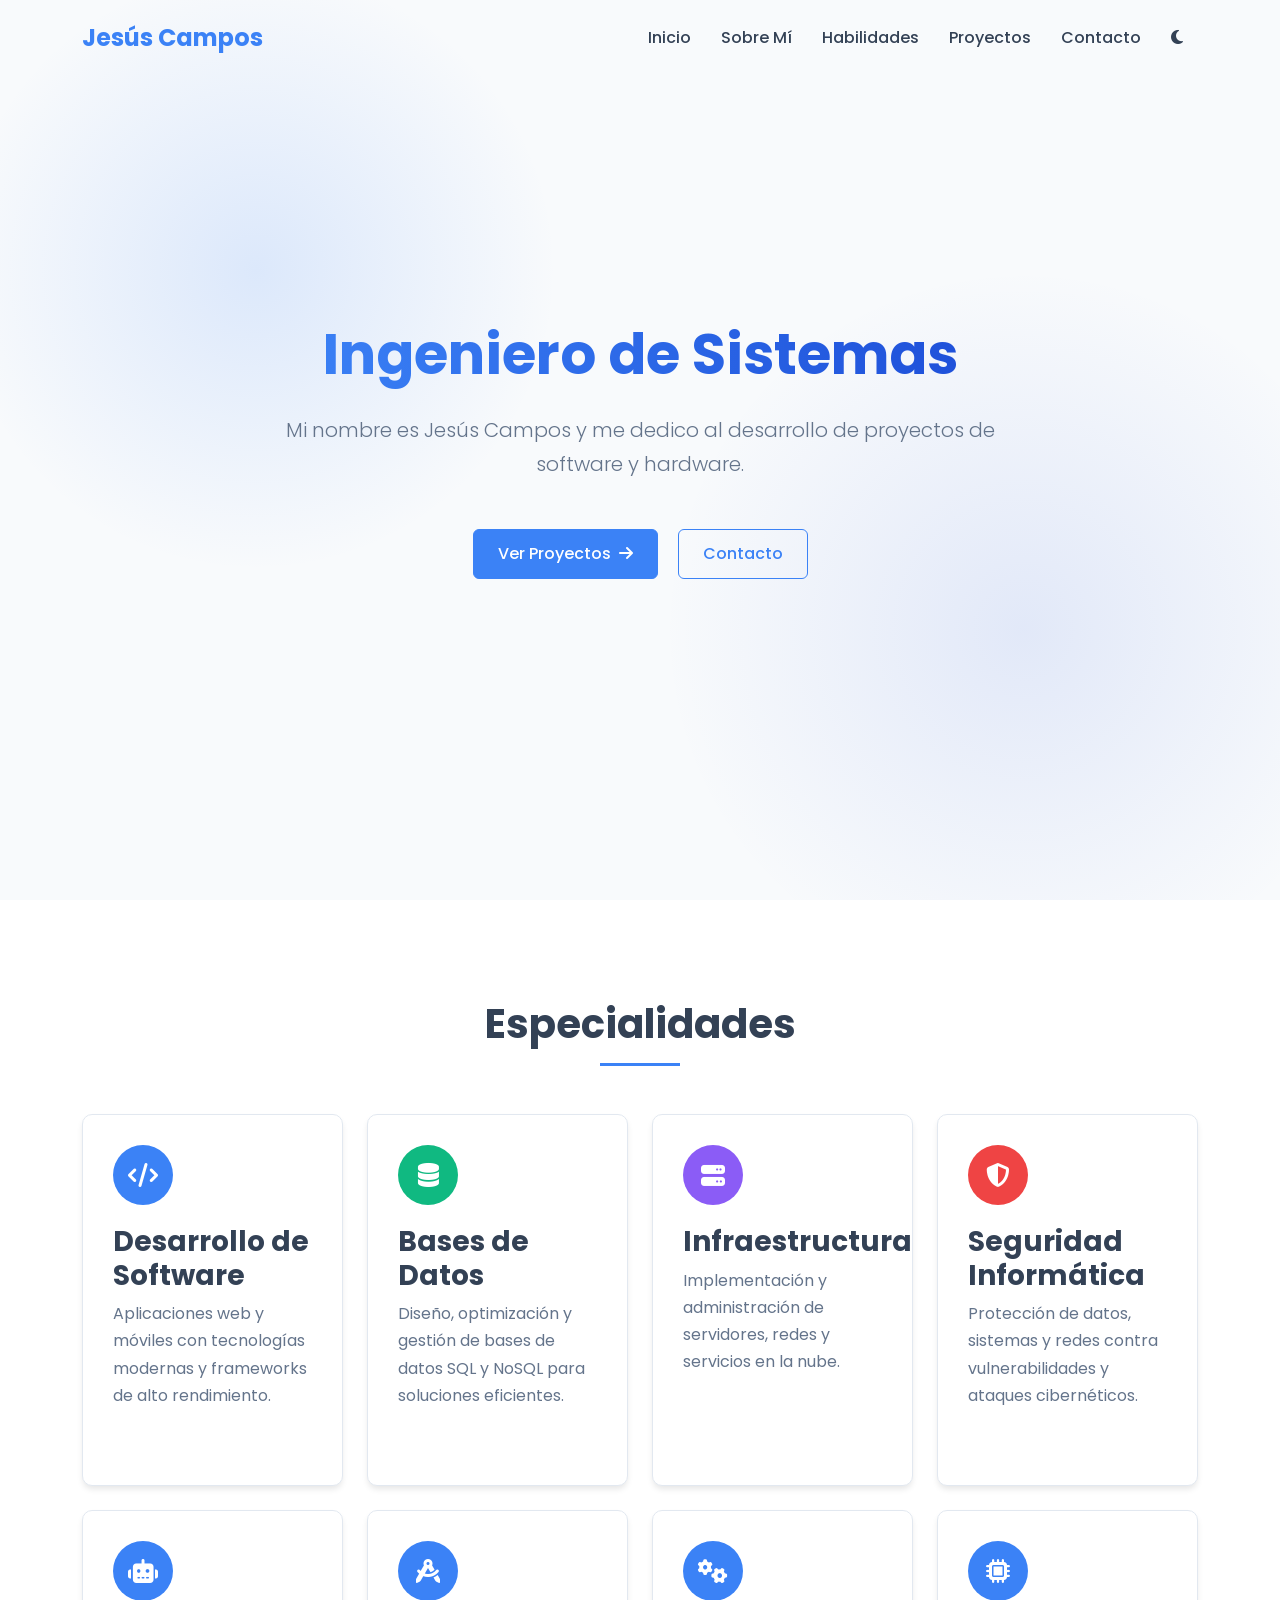
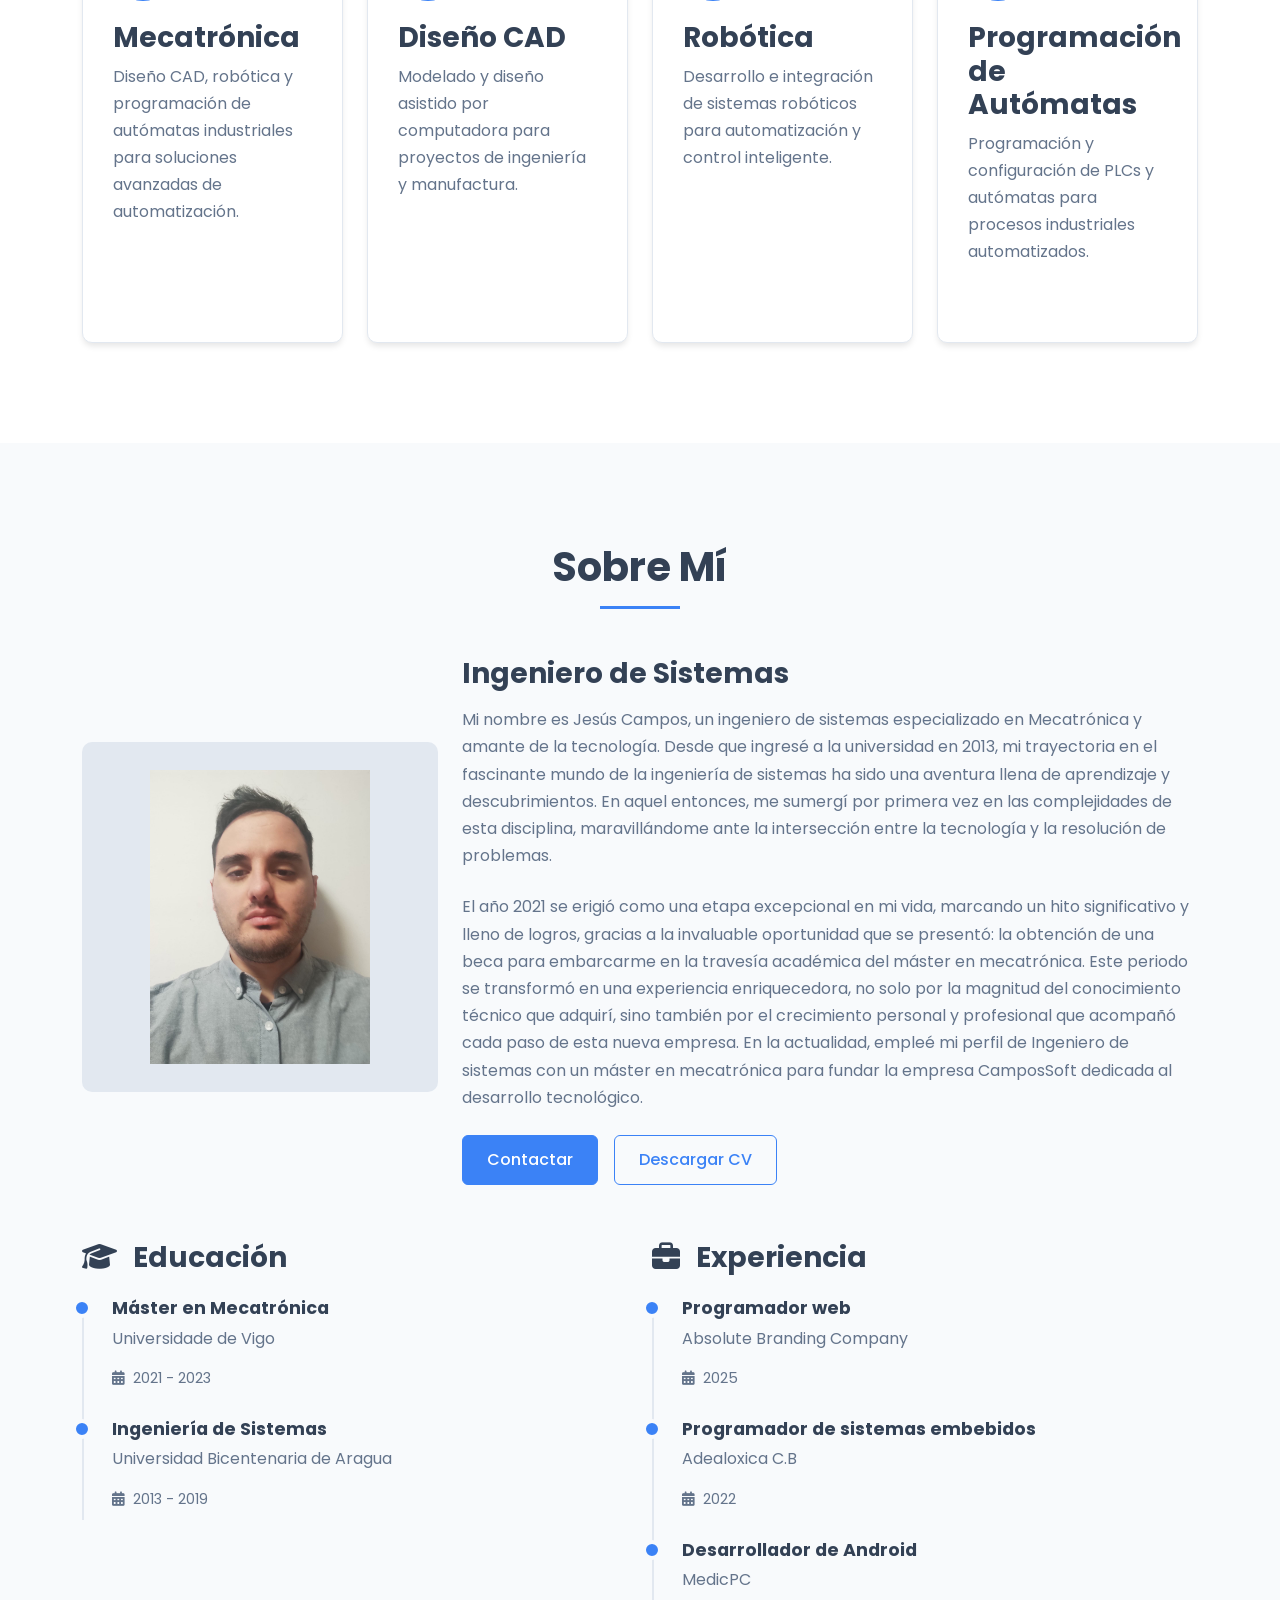
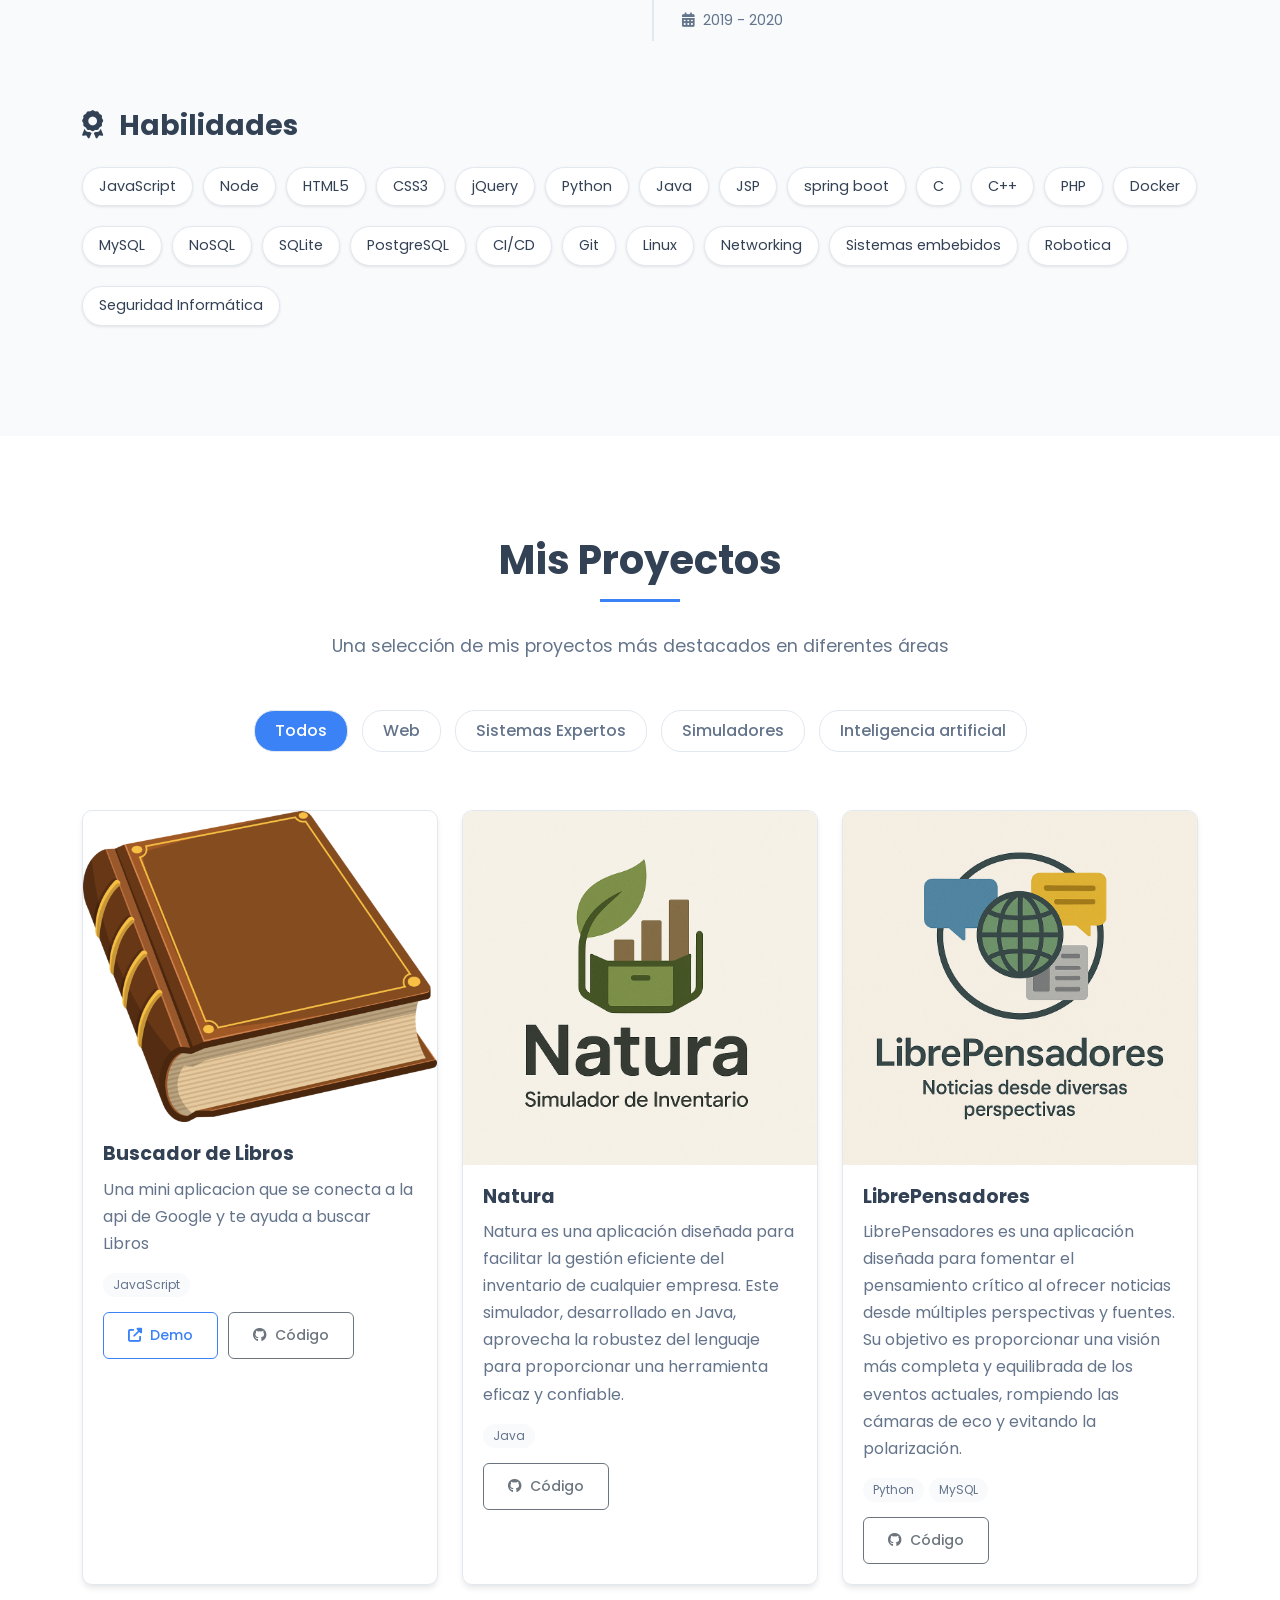
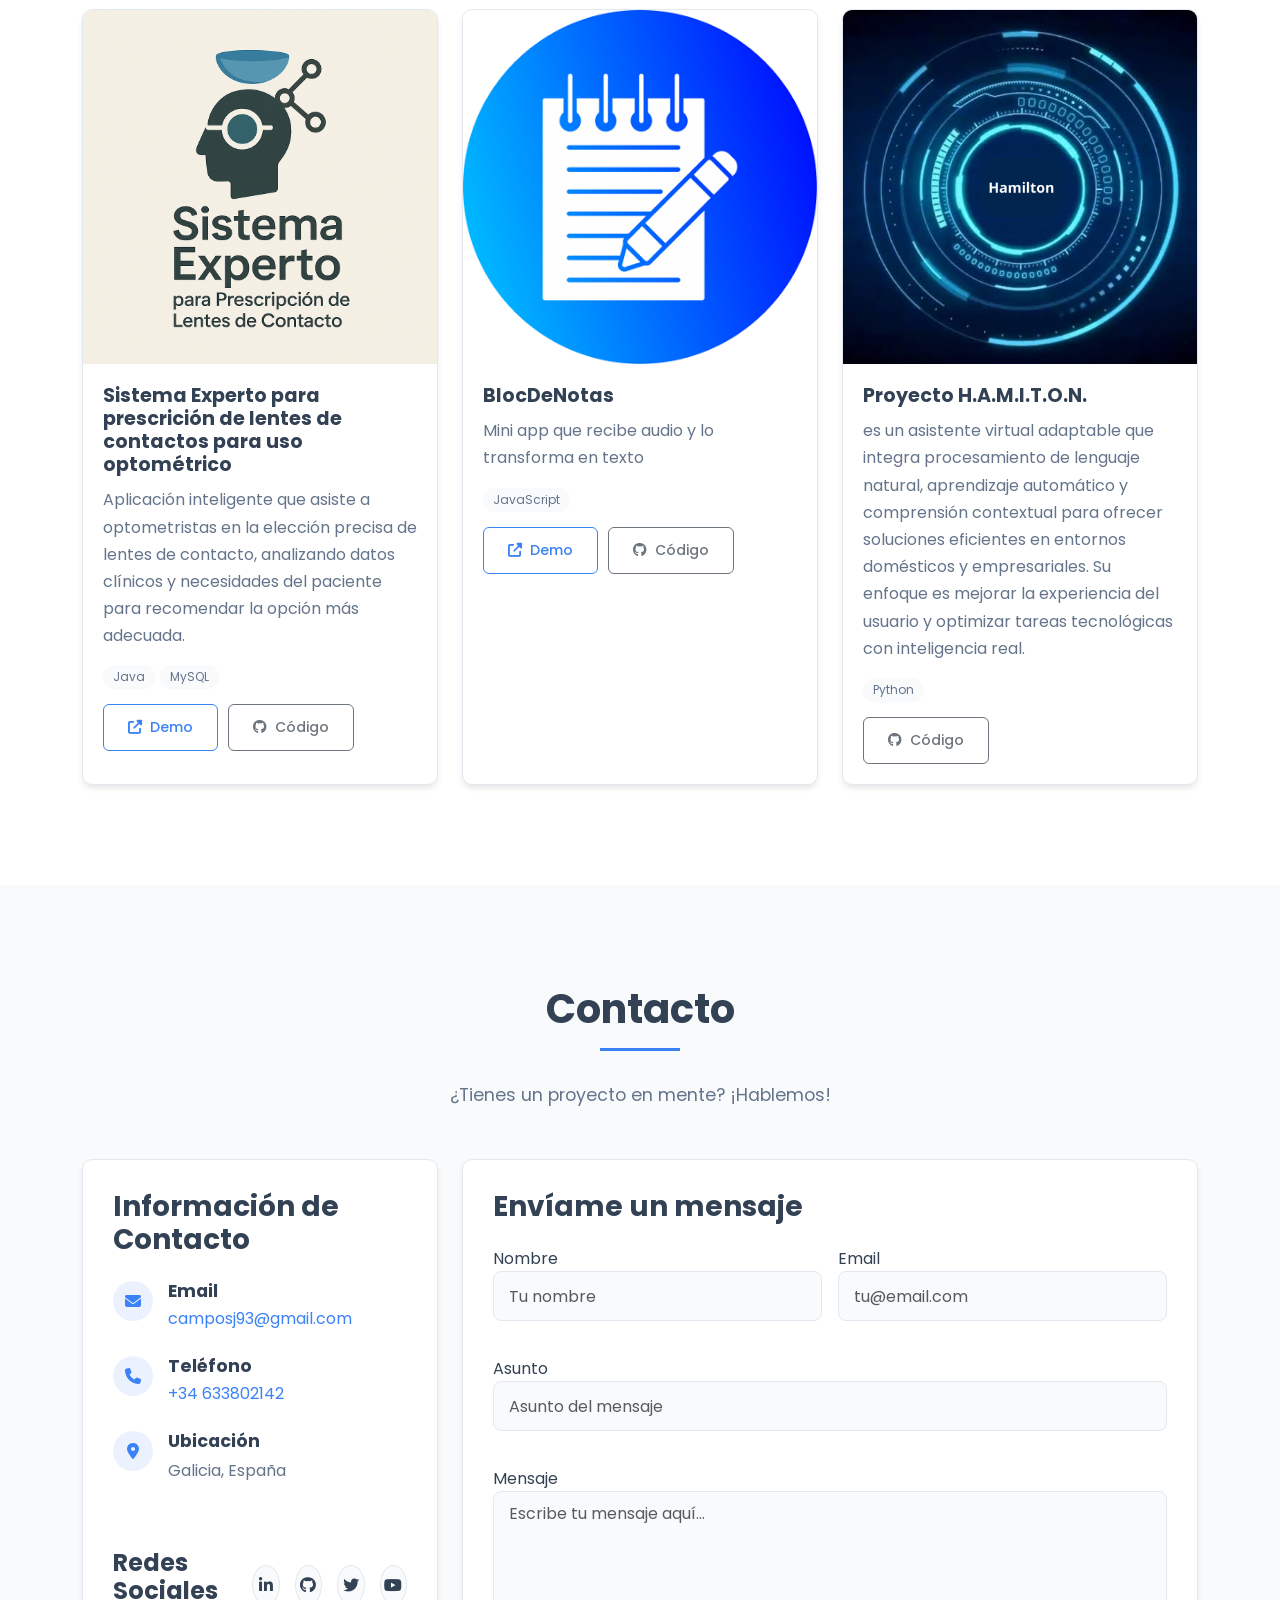
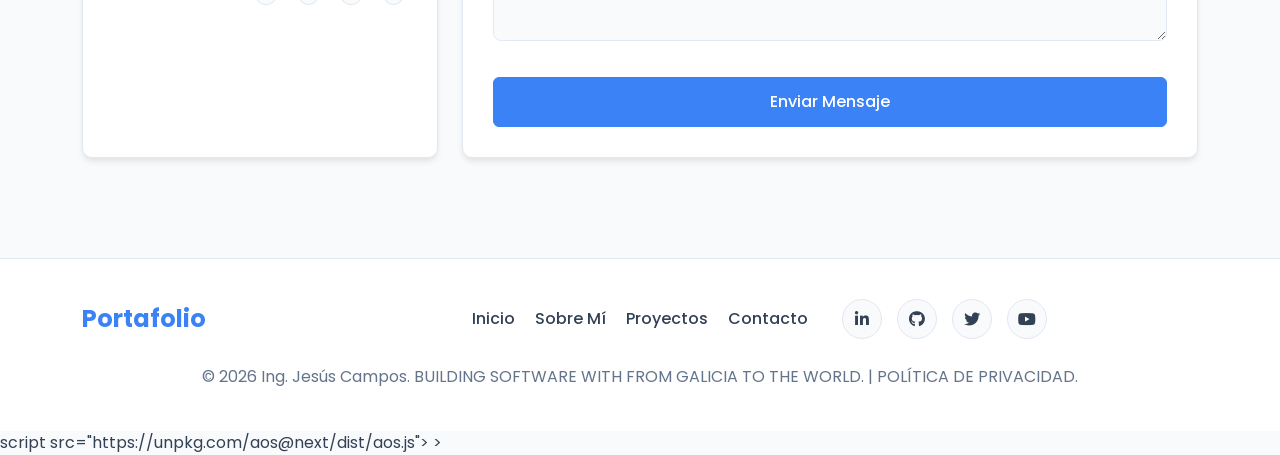
==== commit 0eaae06d: "Portafoleo Perfecto" ====
--- a/index.html
+++ b/index.html
@@ -495,10 +495,7 @@
                             Tu mensaje fue enviado con éxito. ¡Gracias!
                         </div>
                         <form id="contactForm" action="https://formspree.io/f/xyknejwv" method="POST">
-<<<<<<< HEAD
                             <input type="hidden" name="_subject" value="Nuevo mensaje desde tu portafolio">
-=======
->>>>>>> 817a95d797f3189ab84ff9647cb202fc1279a4d5
                             <div class="row g-3">
                                 <div class="col-md-6">
                                     <div class="form-group">
@@ -589,7 +586,6 @@
     <script src="js/main.js"></script>
 </body>
 </html>
-<<<<<<< HEAD
 </html></script>
     
     <!-- Custom JS -->
@@ -608,5 +604,3 @@
 </html></script>
 </body>
 </html>
-=======
->>>>>>> 817a95d797f3189ab84ff9647cb202fc1279a4d5
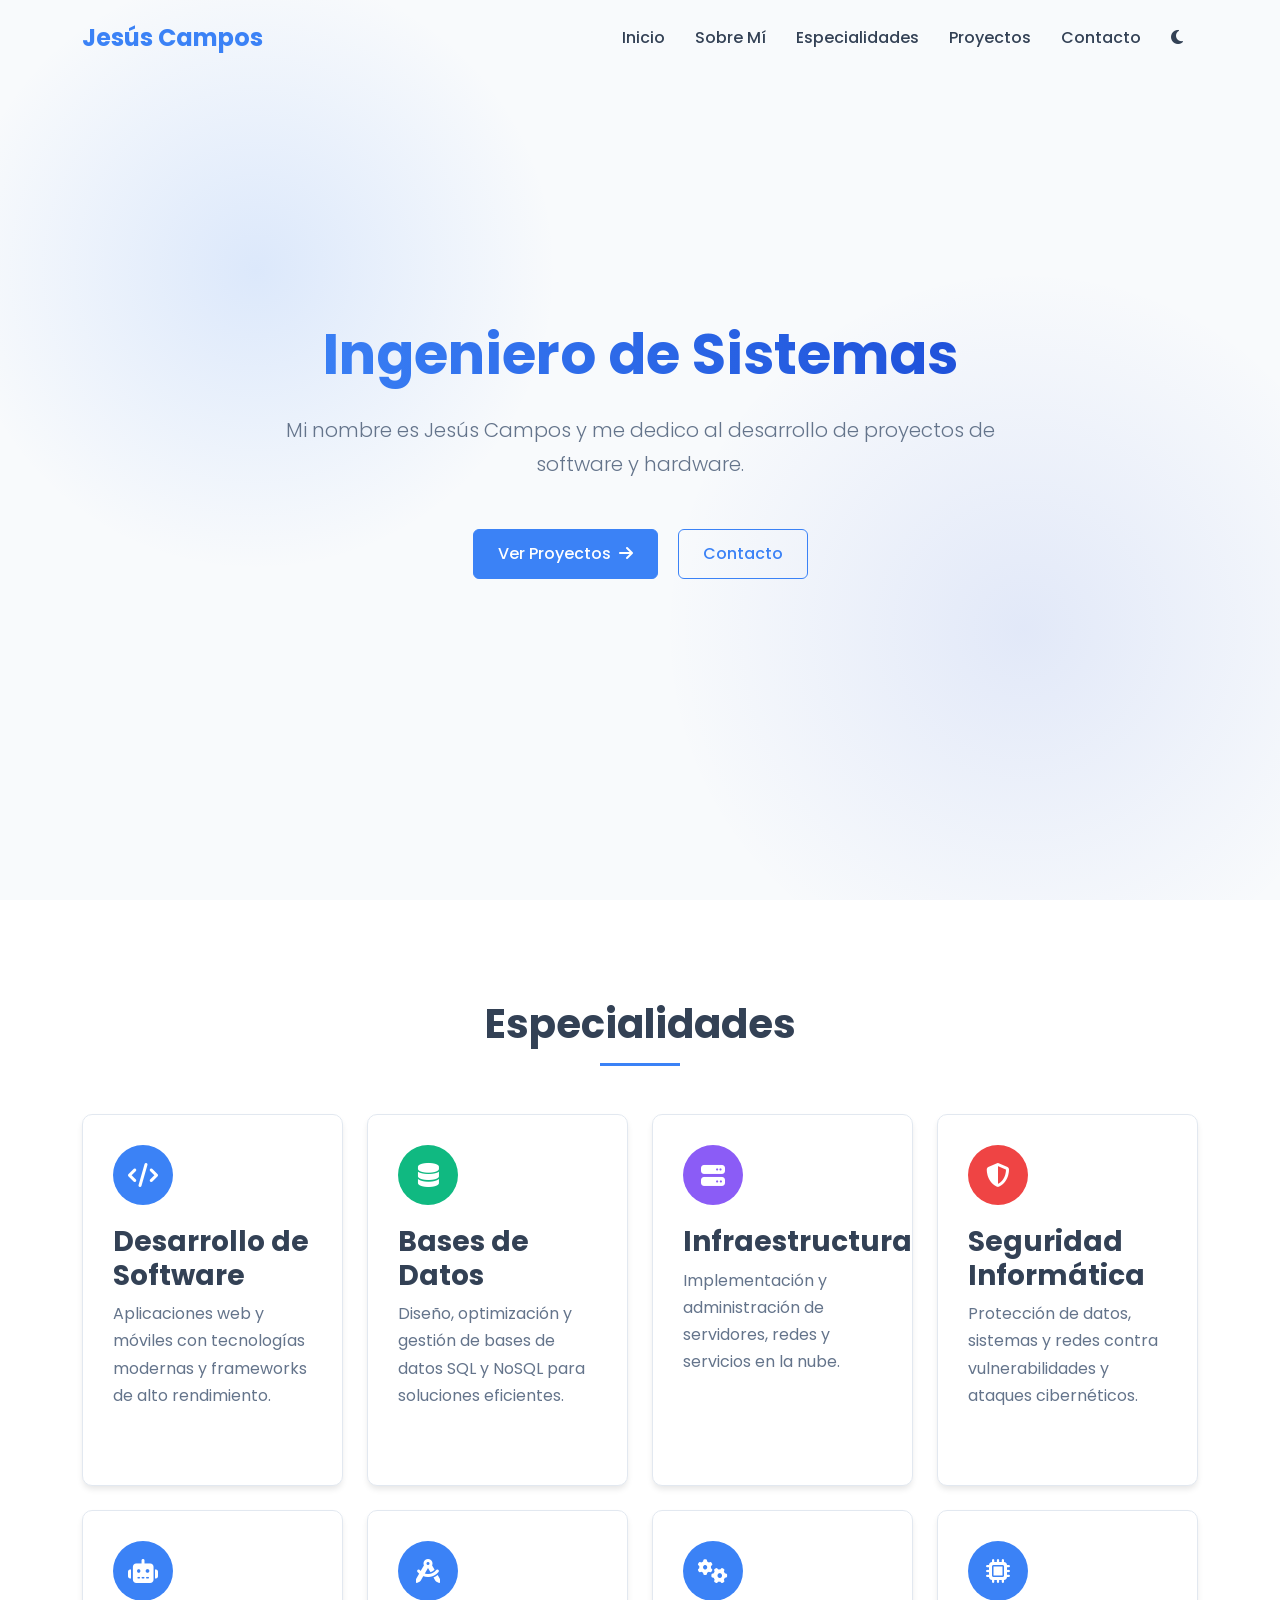
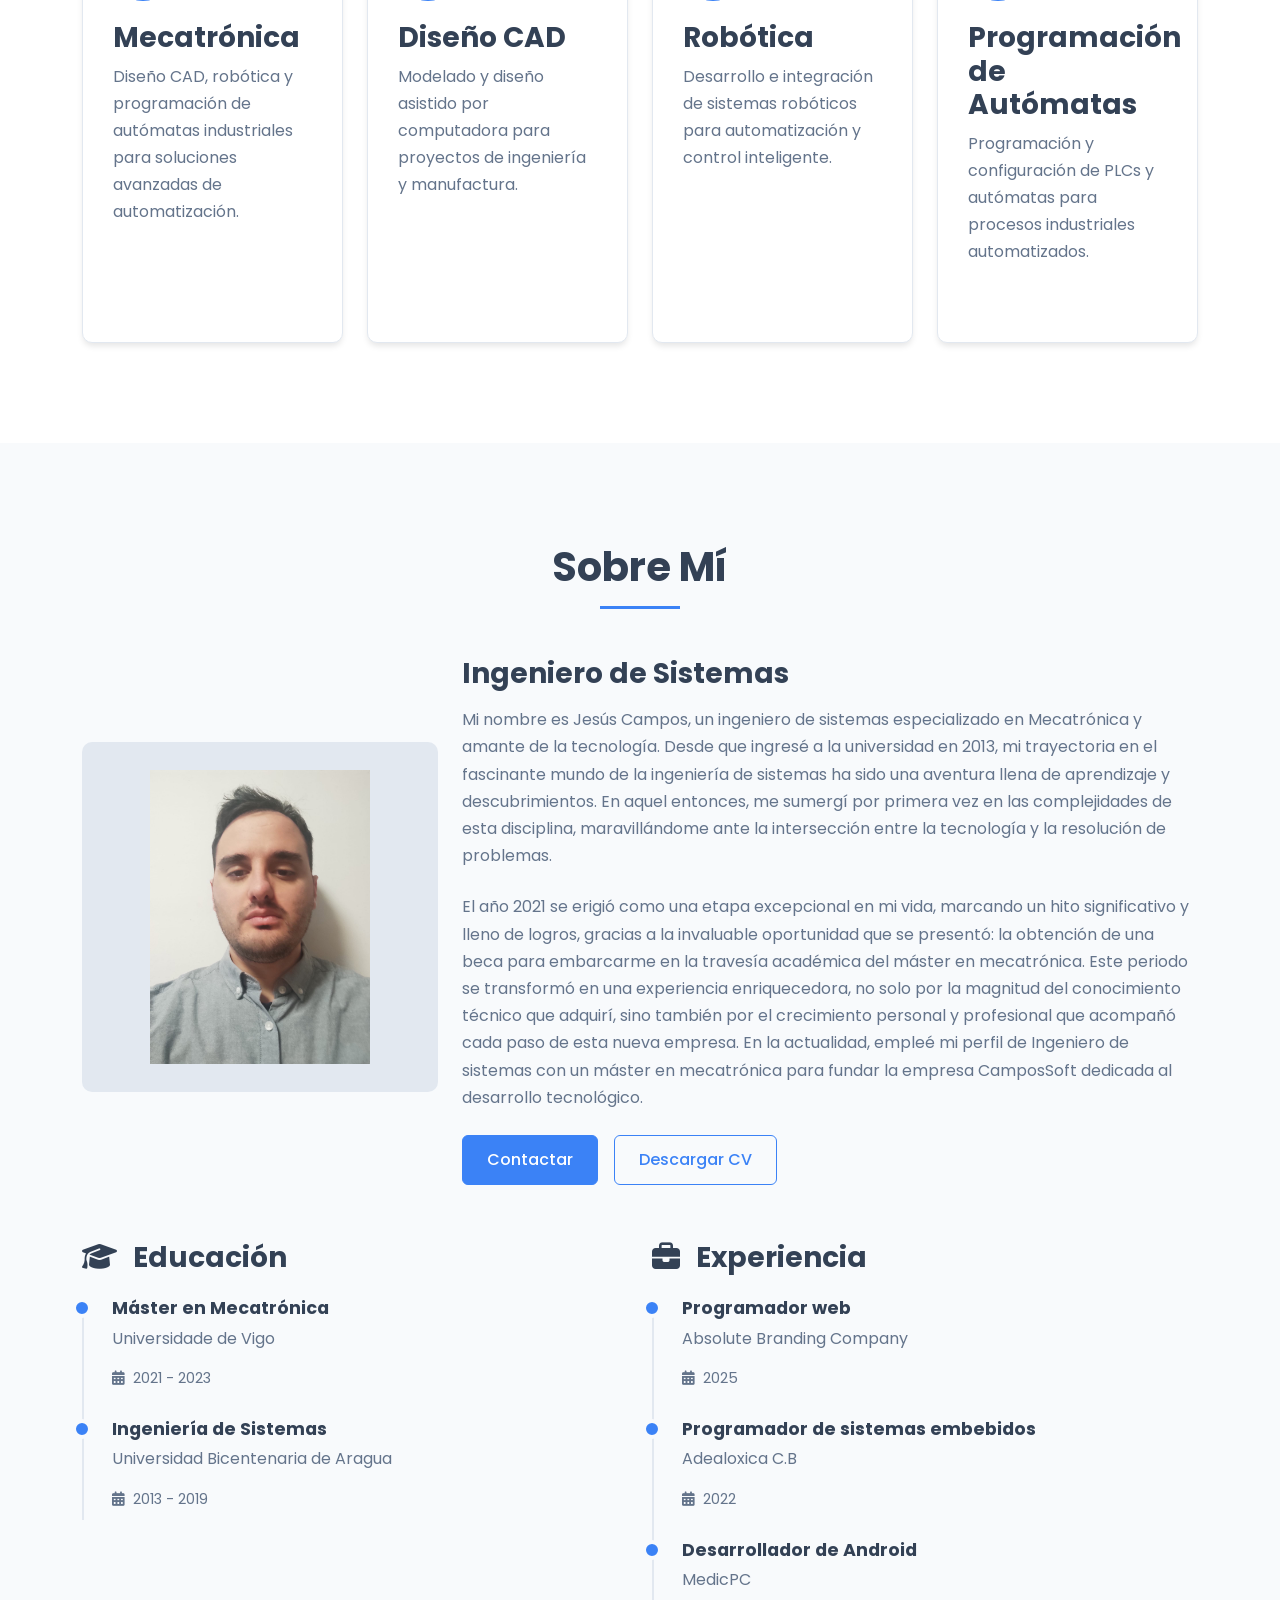
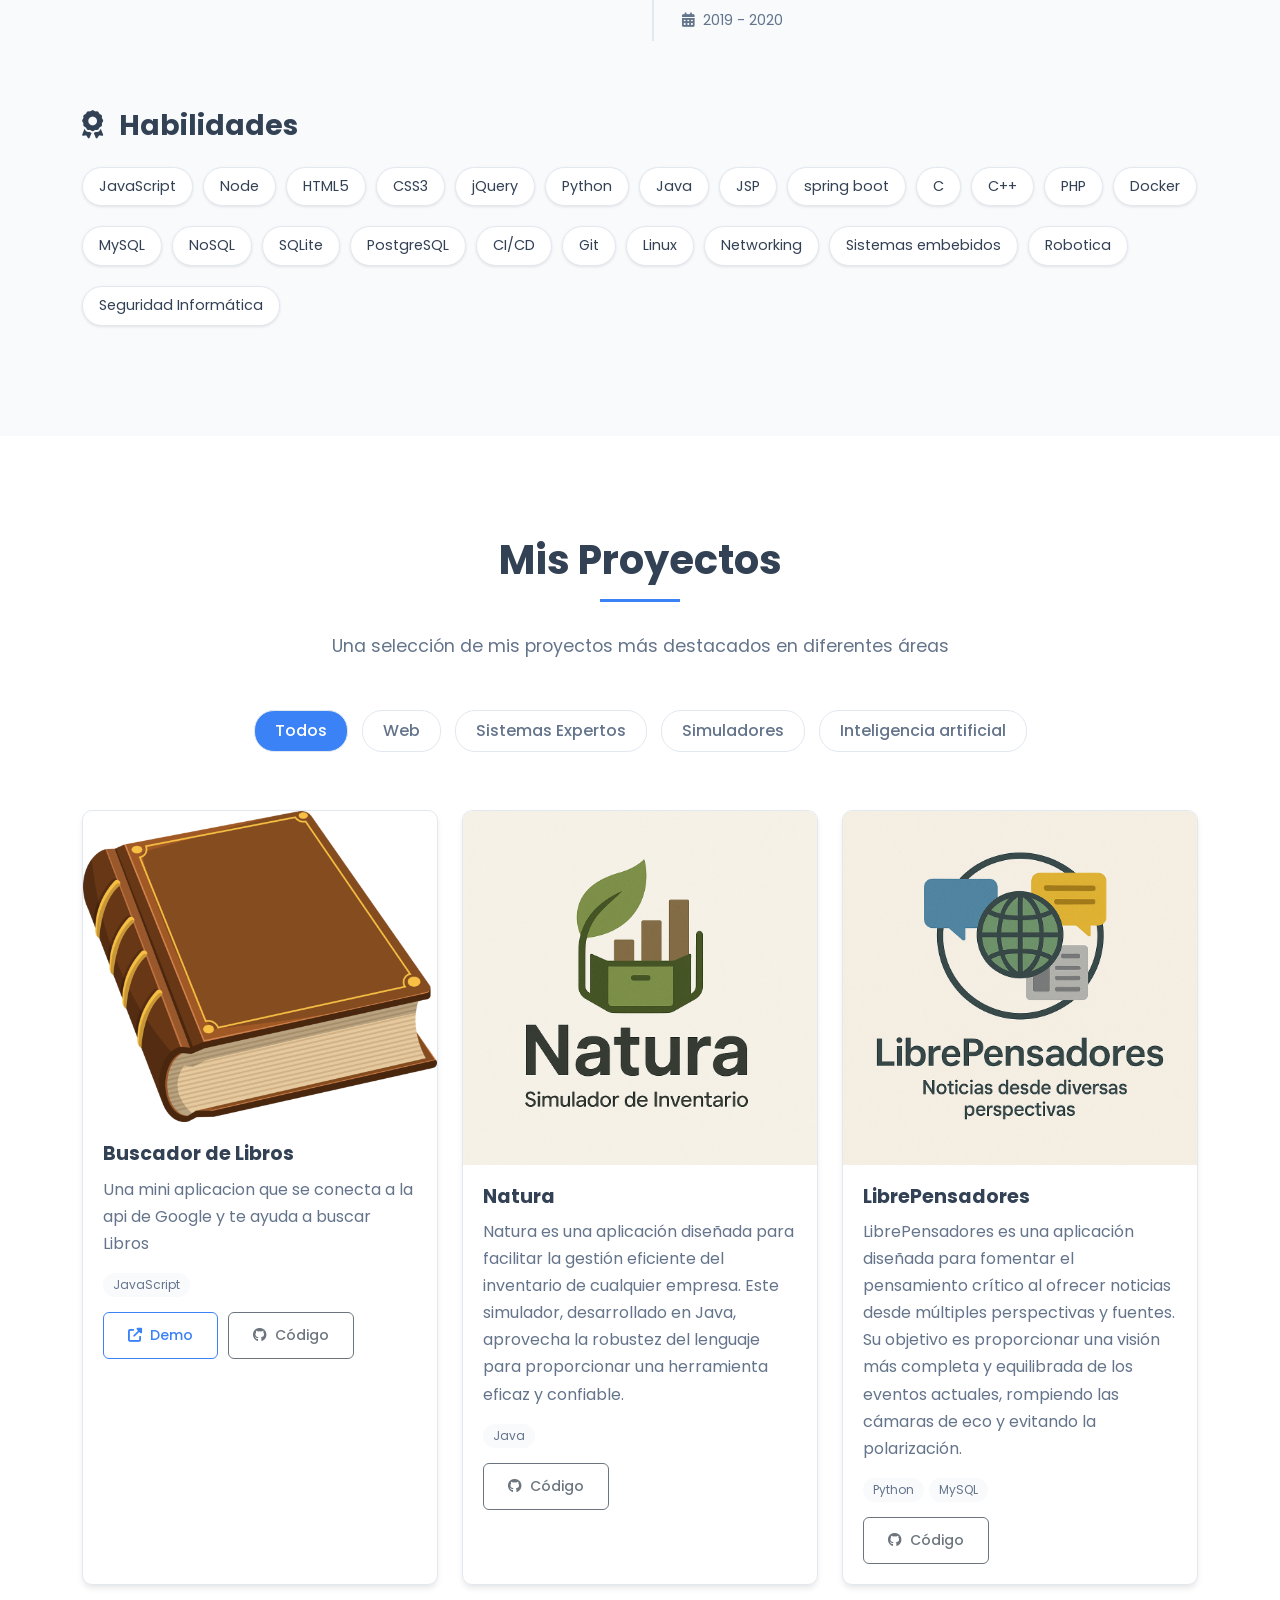
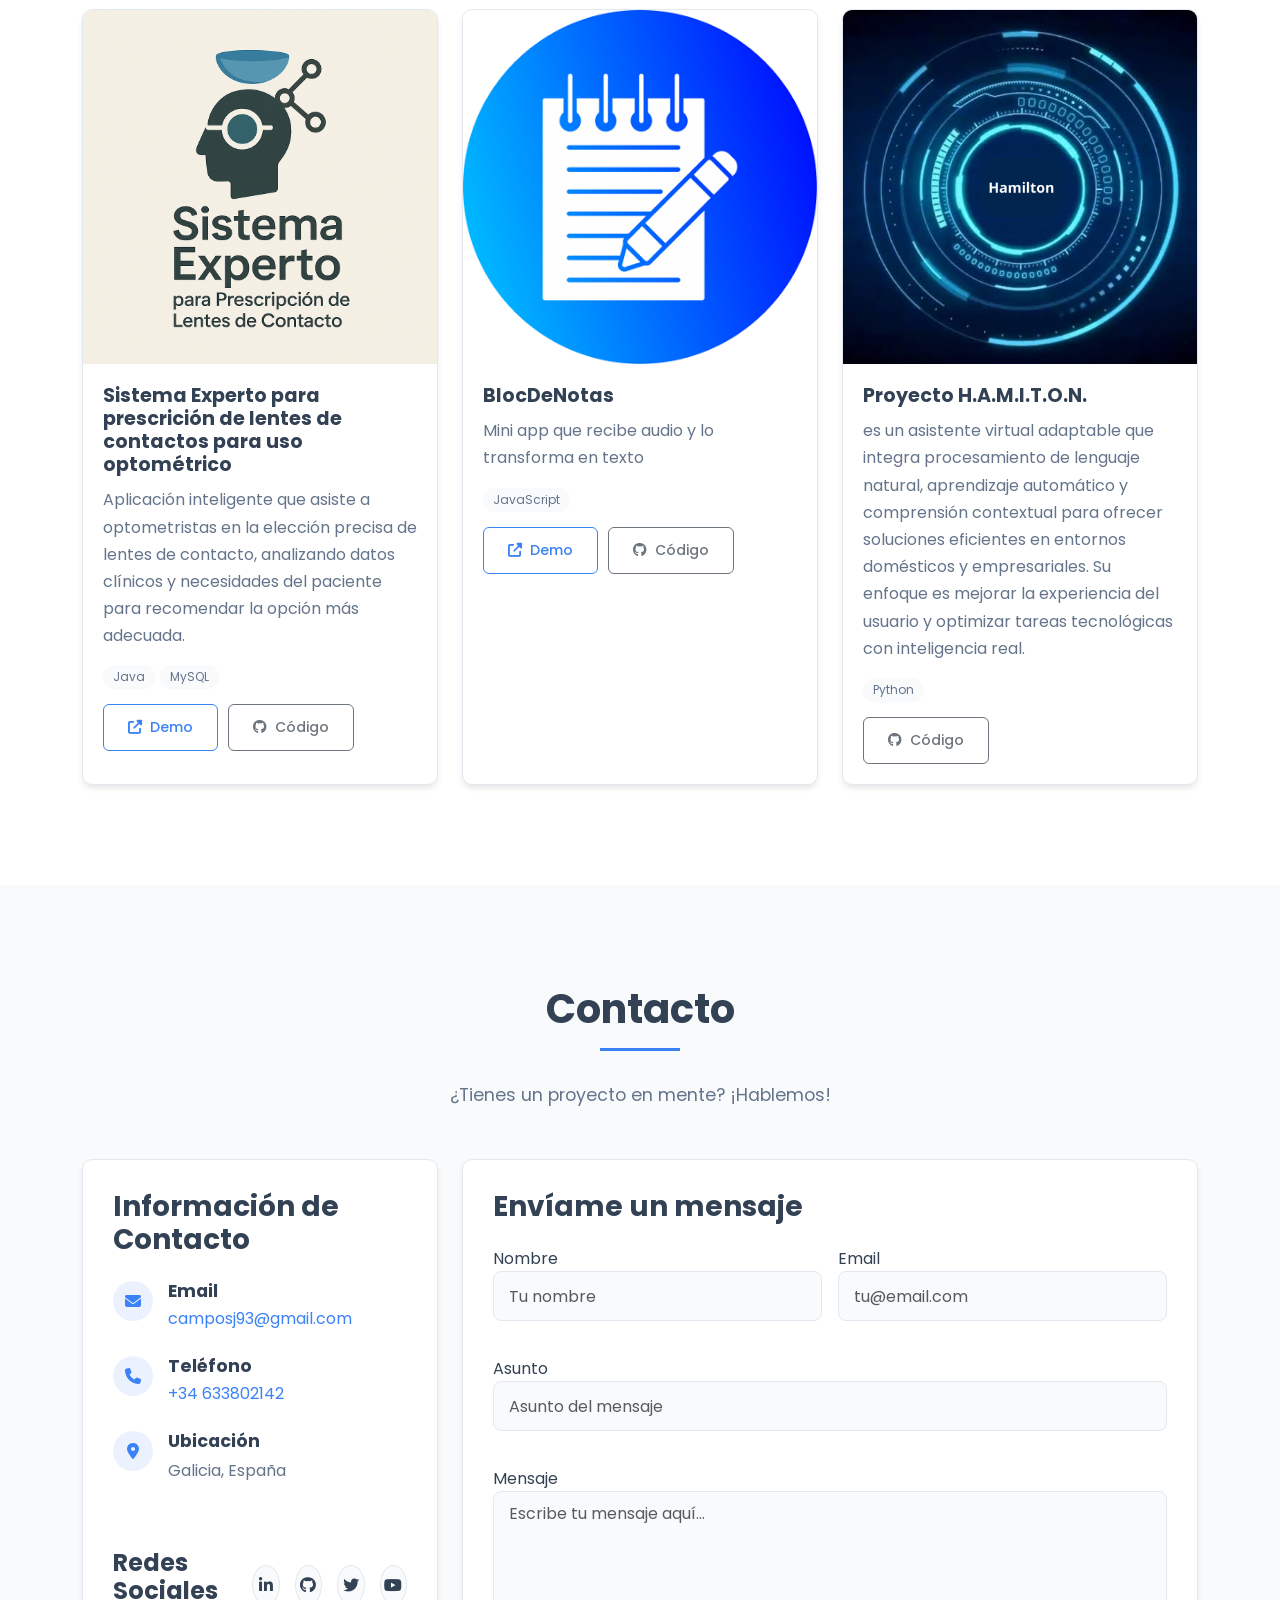
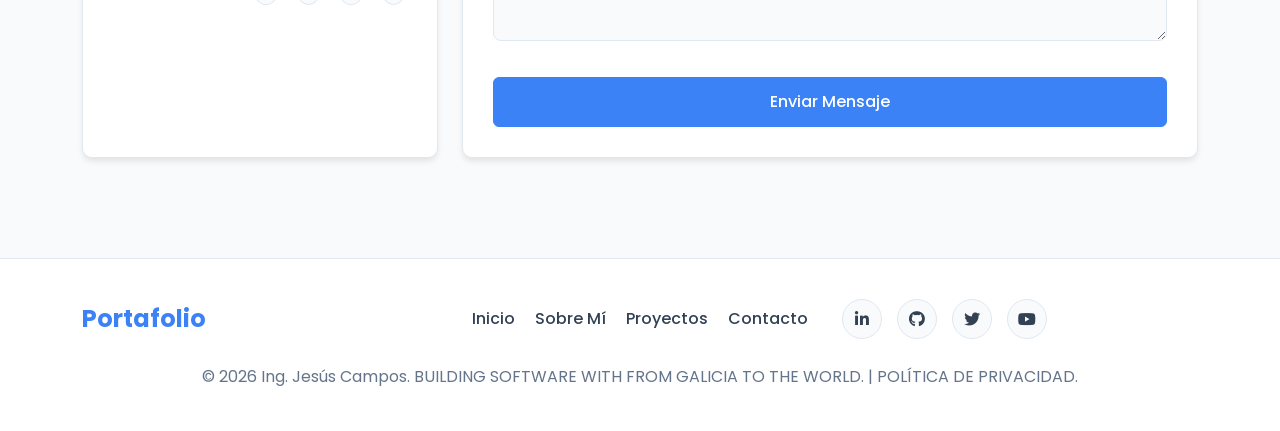
==== commit 4cd171d3: "correcion de errores" ====
--- a/index.html
+++ b/index.html
@@ -25,7 +25,7 @@
     <!-- AOS Animation Library -->
     <link rel="stylesheet" href="https://unpkg.com/aos@next/dist/aos.css" />
 </head>
-<body>
+<body id="page-top">
     <!-- Navigation -->
     <nav class="navbar navbar-expand-lg navbar-light fixed-top" id="mainNav">
         <div class="container">
@@ -42,7 +42,7 @@
                         <a class="nav-link" href="#acerca-de">Sobre Mí</a>
                     </li>
                     <li class="nav-item">
-                        <a class="nav-link" href="#habilidades">Habilidades</a>
+                        <a class="nav-link" href="#Especialidades">Especialidades</a>
                     </li>
                     <li class="nav-item">
                         <a class="nav-link" href="#proyectos">Proyectos</a>
@@ -79,7 +79,7 @@
     </header>
 
     <!-- Services/Skills Section -->
-    <section class="services-section" id="habilidades">
+    <section class="services-section" id="Especialidades">
         <div class="container">
             <div class="text-center mb-5">
                 <h2 class="section-title">Especialidades</h2>
@@ -586,21 +586,3 @@
     <script src="js/main.js"></script>
 </body>
 </html>
-</html></script>
-    
-    <!-- Custom JS -->
-    <script src="js/main.js"></script>
-</body>
-</html>script src="https://unpkg.com/aos@next/dist/aos.js"></script>
-    
-    <!-- Custom JS -->
-    <script src="js/main.js"></script>
-</body>
-</html></script>
-</body>
-</html>>
-    <script src="js/main.js"></script>
-</body>
-</html></script>
-</body>
-</html>
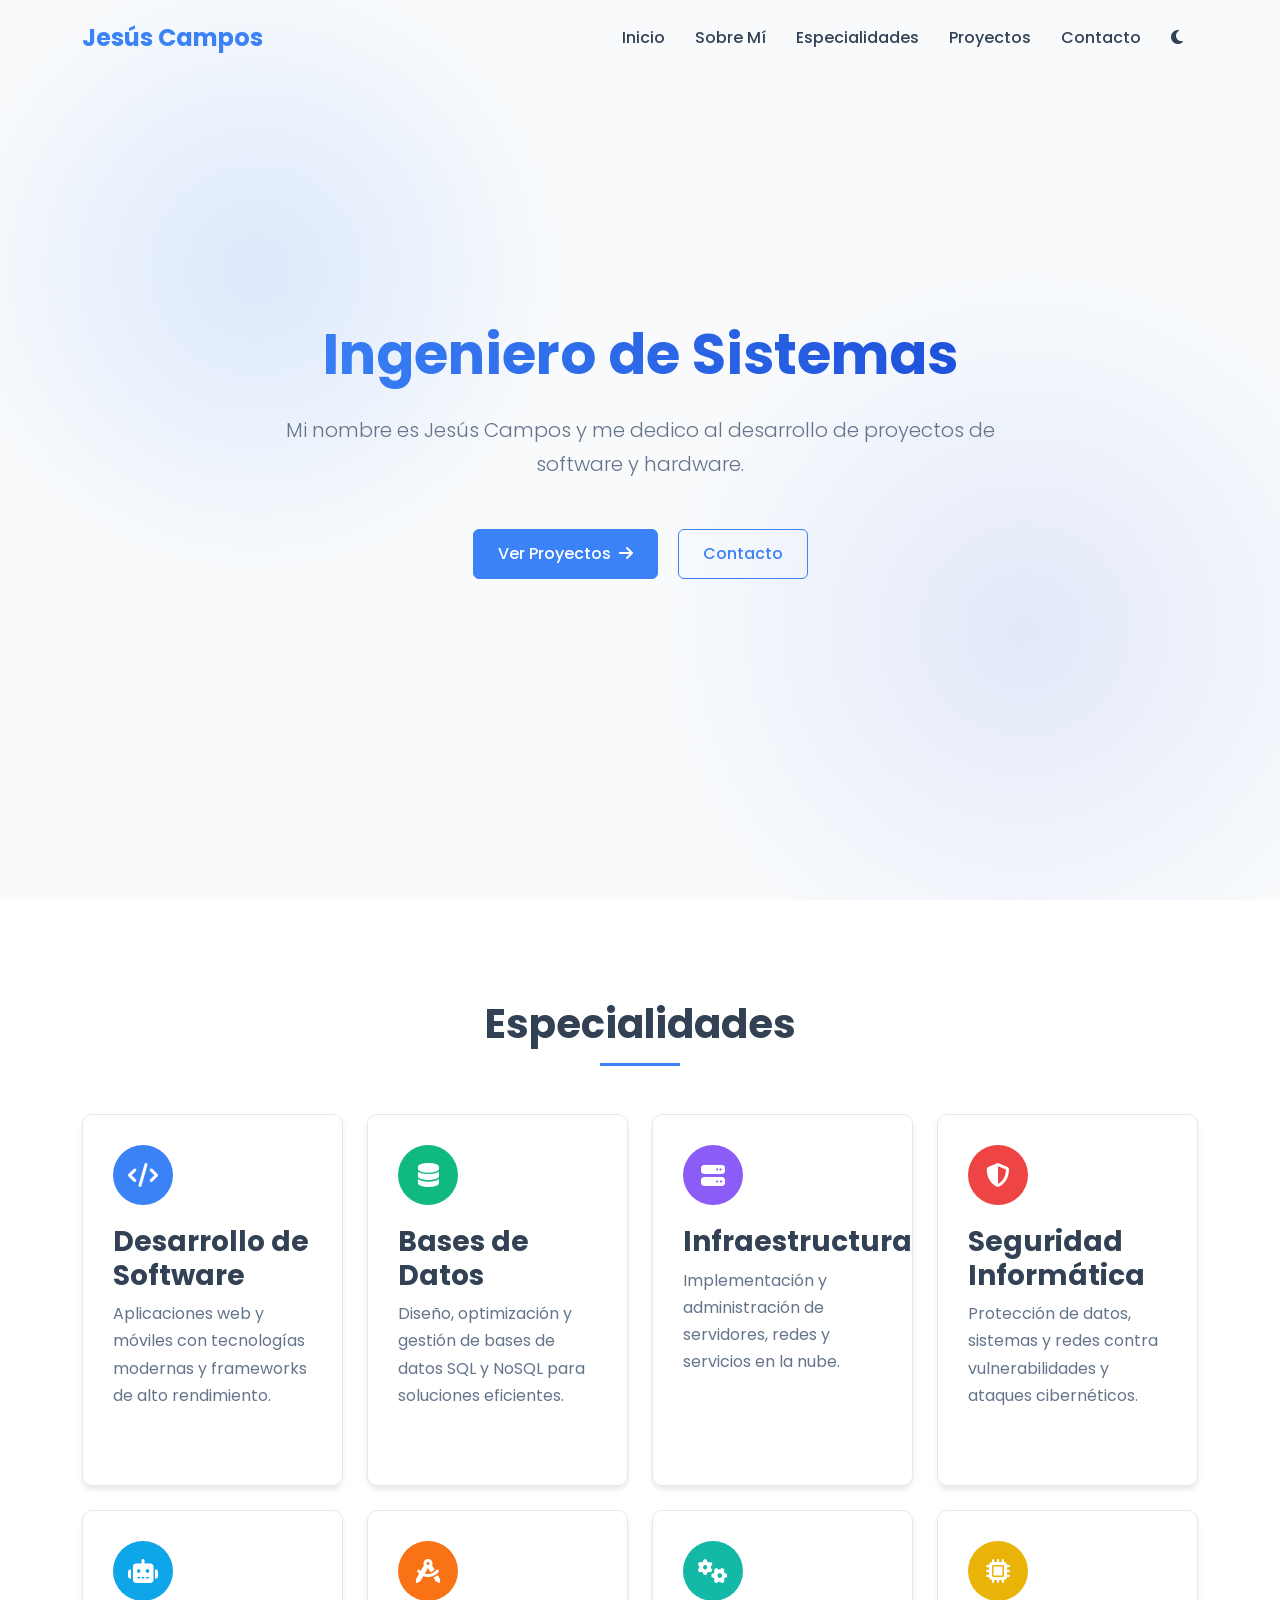
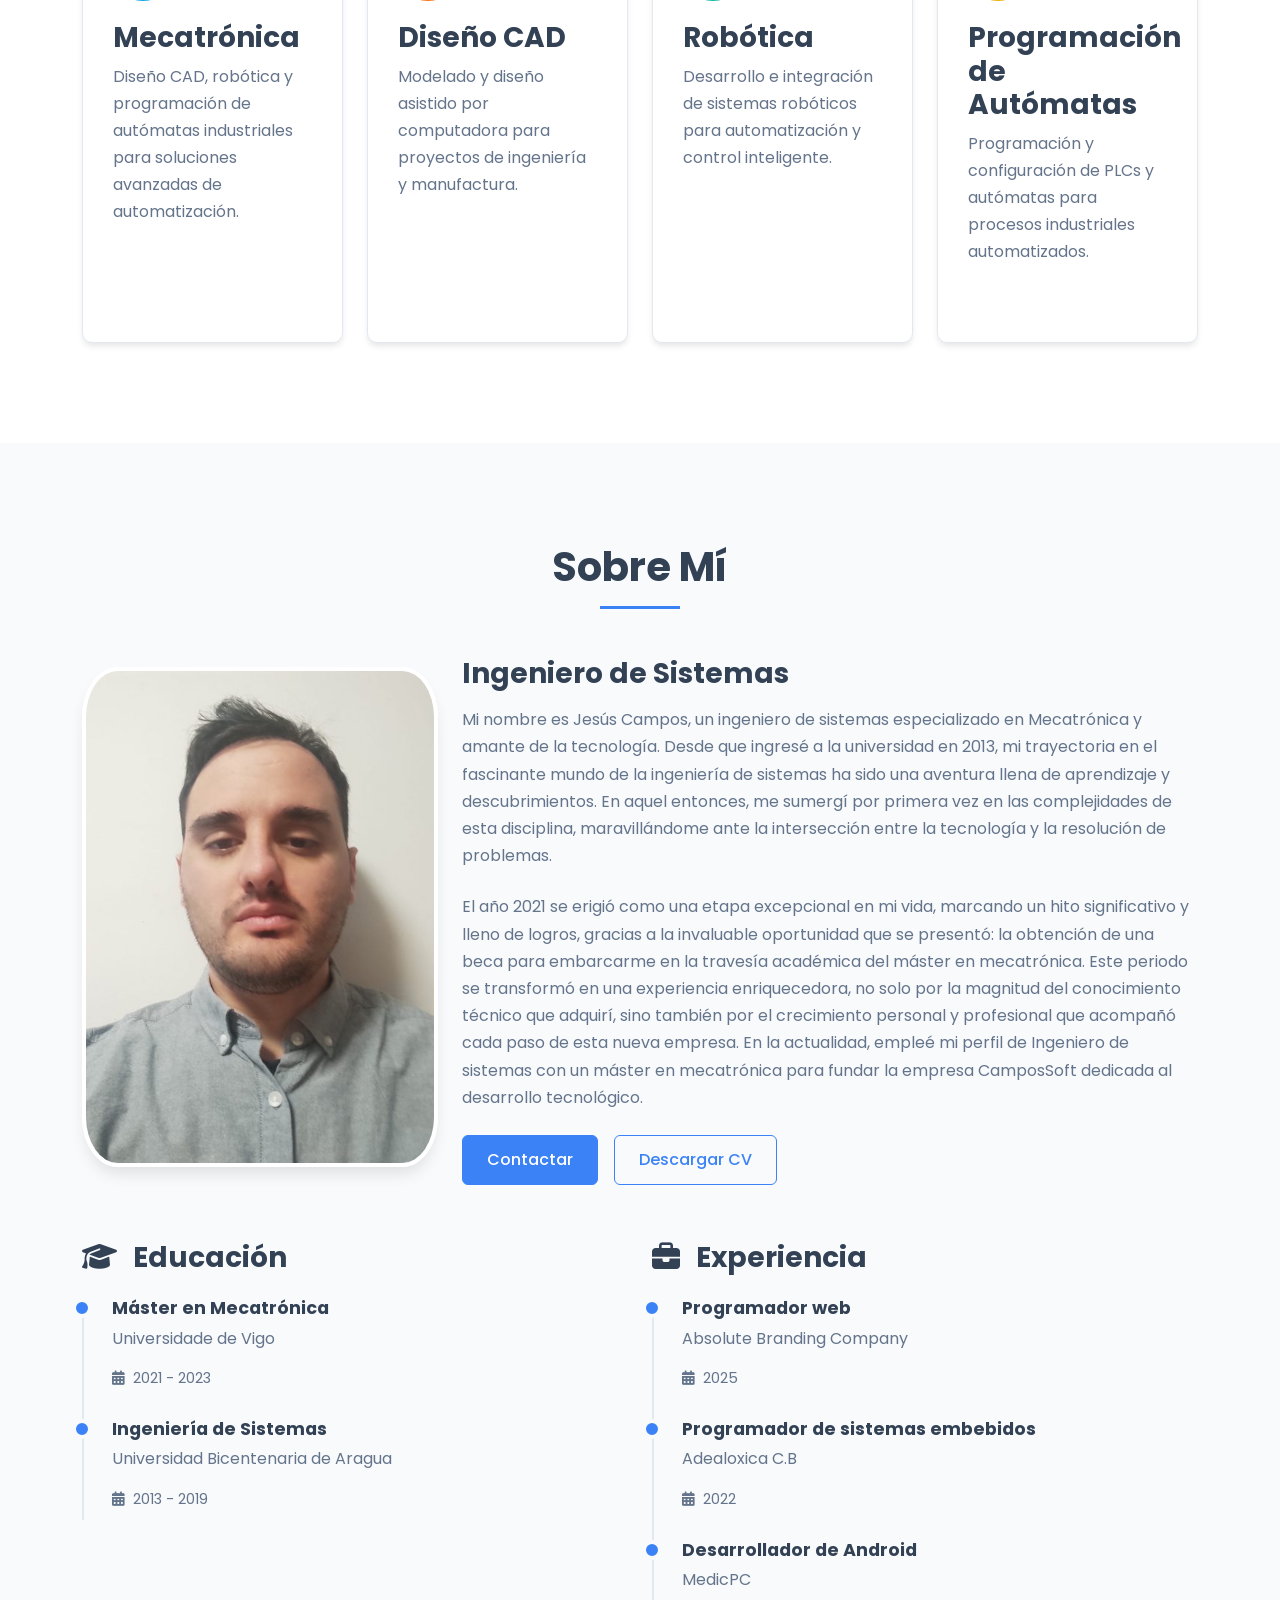
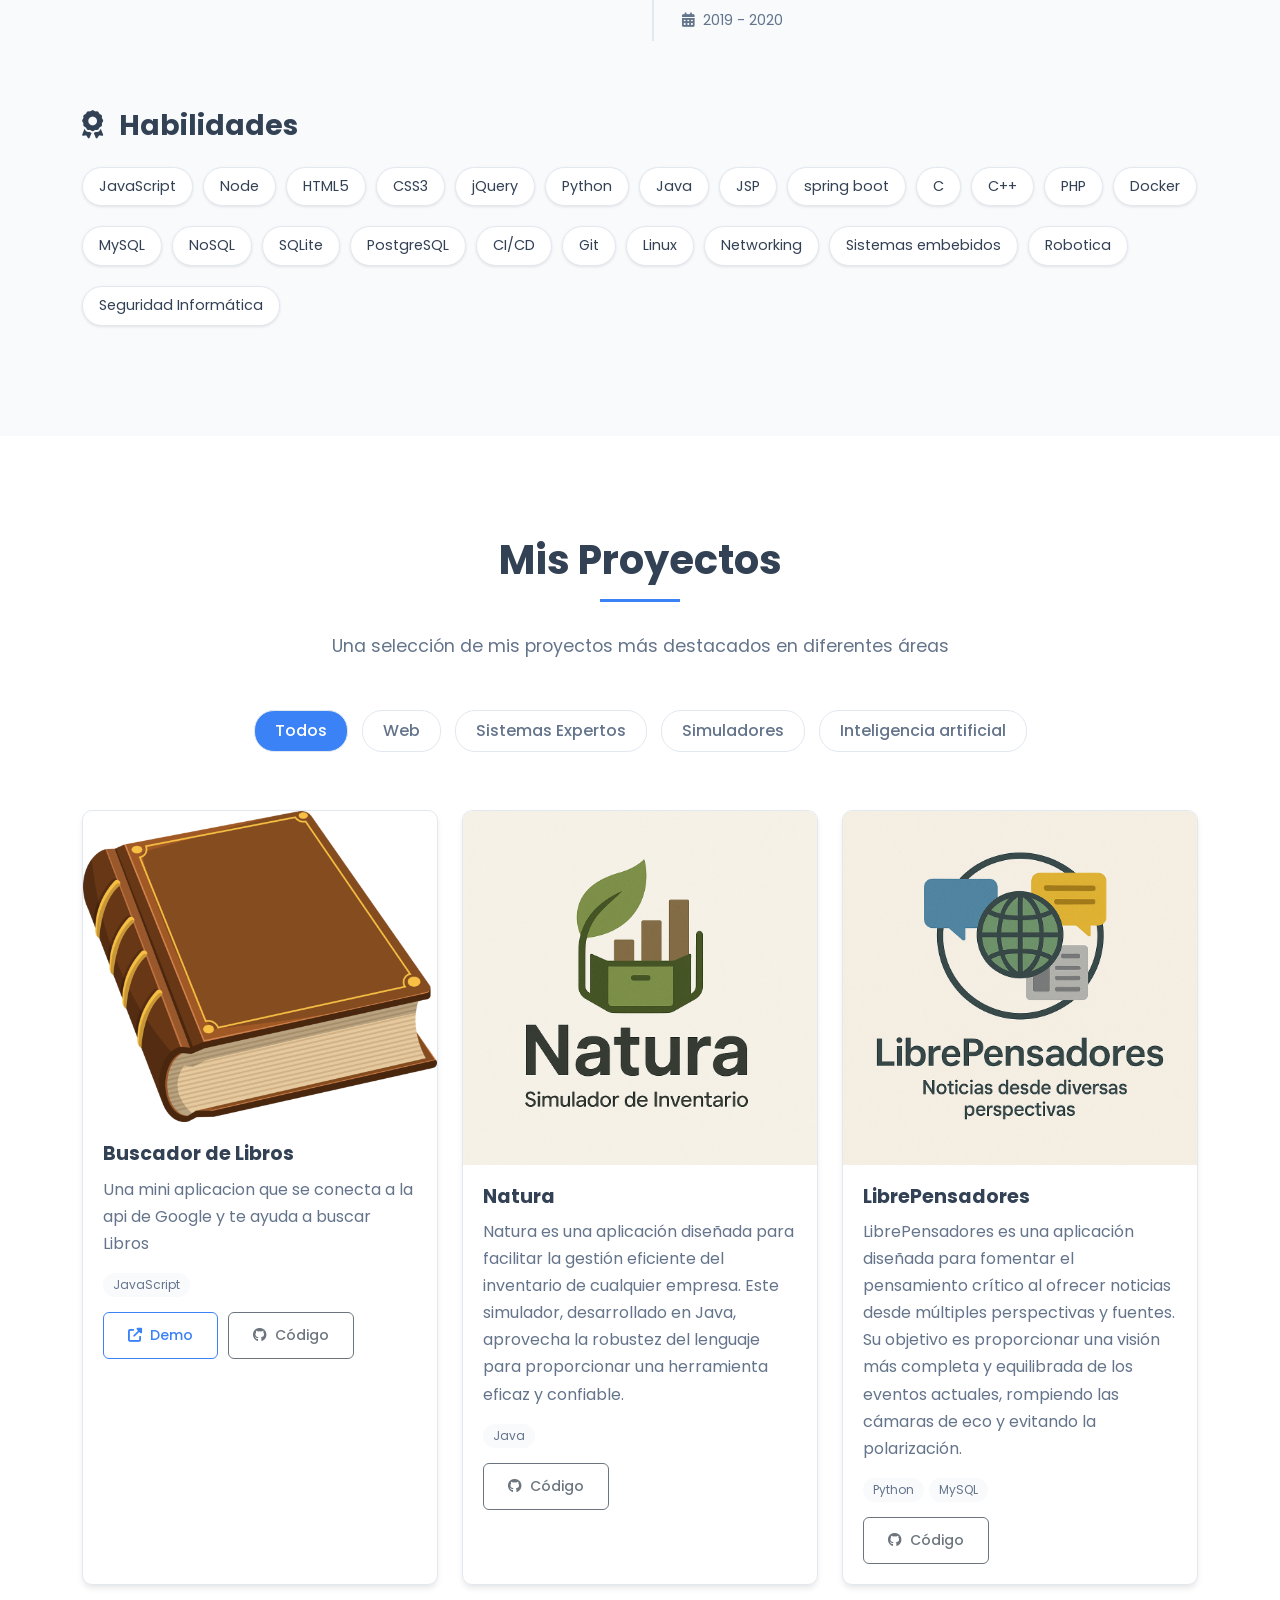
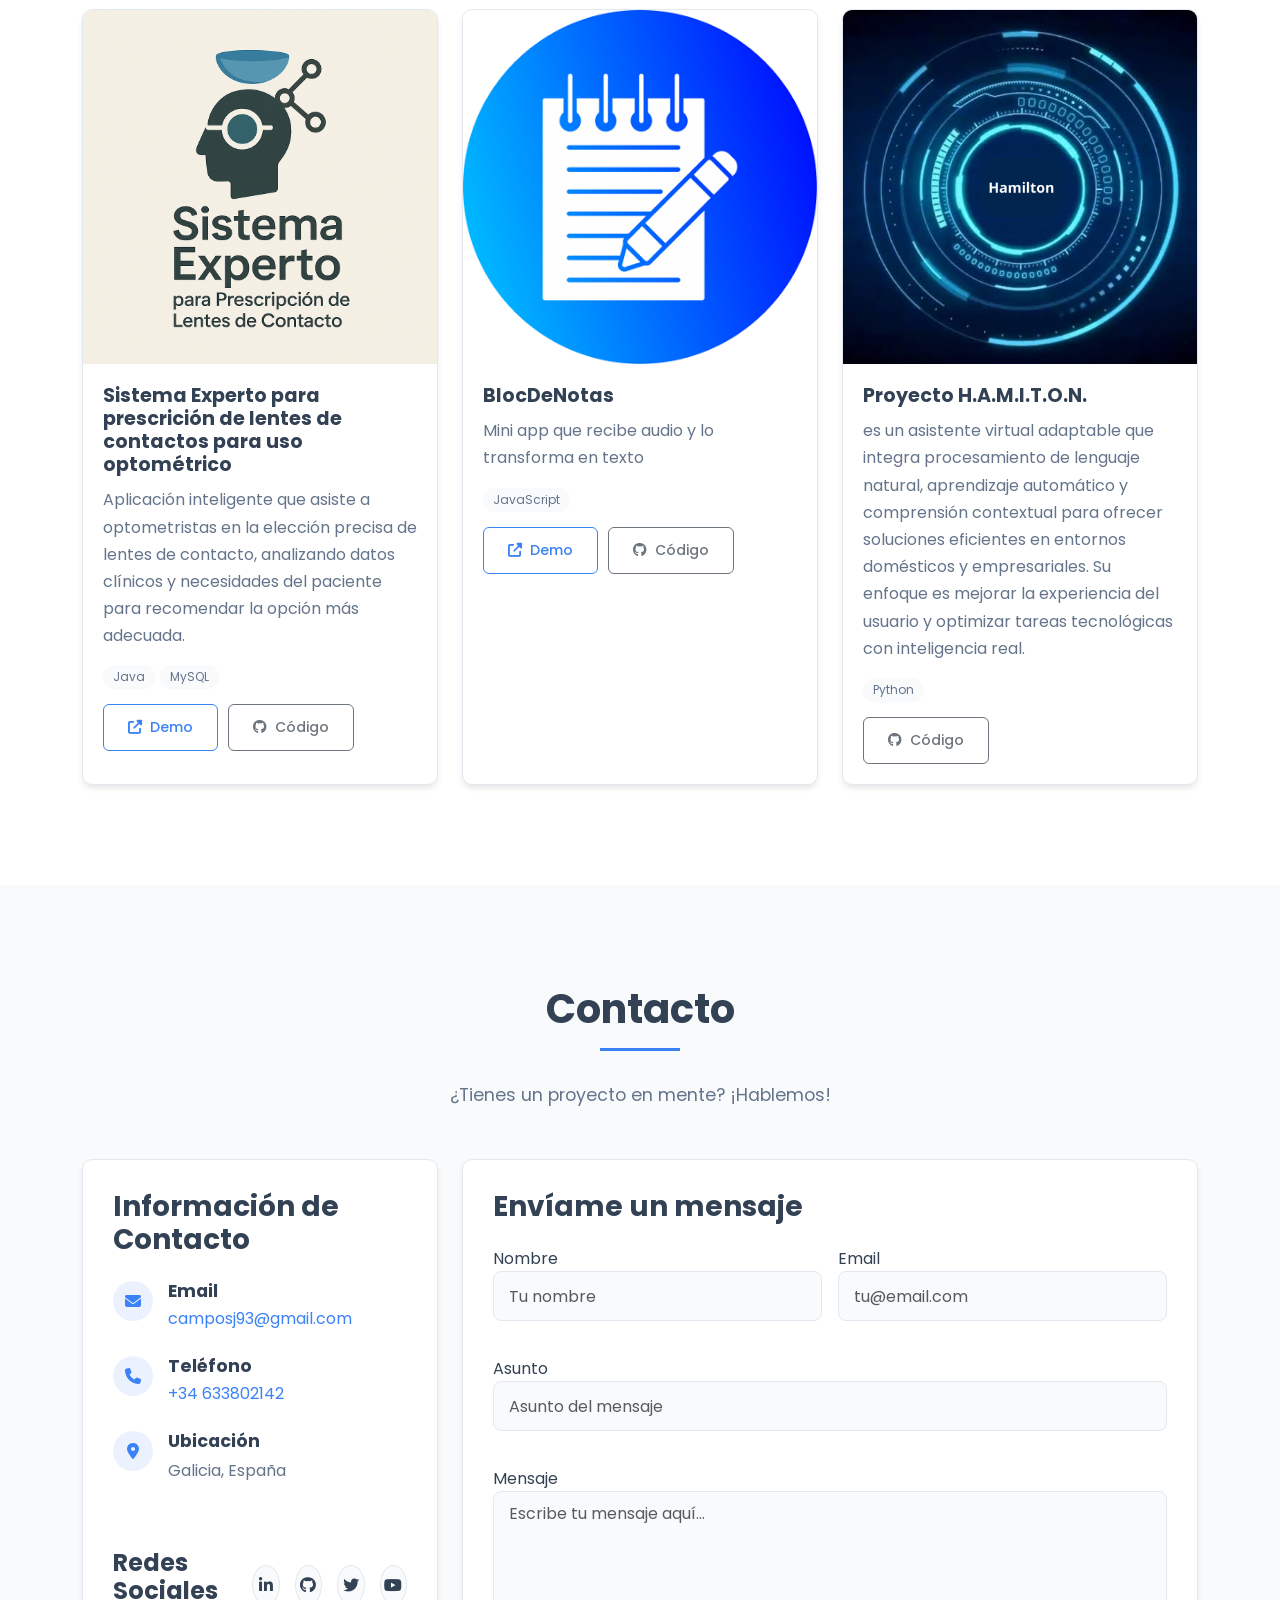
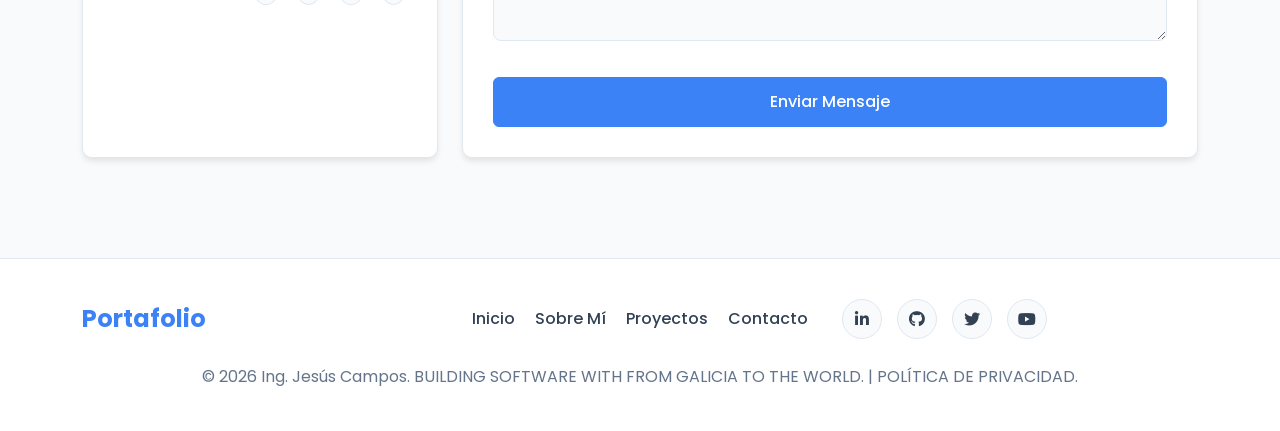
==== commit 8e3b82a1: "Correccion de errores" ====
--- a/index.html
+++ b/index.html
@@ -463,7 +463,7 @@
                             </div>
                             <div class="info-details">
                                 <h4>Teléfono</h4>
-                                <a href="tel:+123456789">+34 633802142</a>
+                                <a href="tel:+34633802142">+34 633802142</a>
                             </div>
                         </div>
                         
--- a/css/style.css
+++ b/css/style.css
@@ -1,3 +1,4 @@
+Style · CSS
 /* Limitar el tamaño de la imagen de la sección Sobre Mí */
 .about-image img {
     max-width: 62%;
@@ -27,7 +28,7 @@
   --shadow: 0 4px 6px -1px rgba(0, 0, 0, 0.1);
   --shadow-lg: 0 10px 15px -3px rgba(0, 0, 0, 0.1);
 }
-
+ 
 body {
   font-family: 'Poppins', sans-serif;
   color: var(--text-color);
@@ -35,7 +36,7 @@
   transition: var(--transition);
   scroll-behavior: smooth;
 }
-
+ 
 body.dark-mode {
   --text-color: #e2e8f0;
   --text-color-light: #94a3b8;
@@ -43,32 +44,32 @@
   --card-bg: #1e293b;
   --border-color: #334155;
 }
-
+ 
 section {
   padding: var(--section-padding);
 }
-
+ 
 a {
   text-decoration: none;
   color: var(--primary-color);
   transition: var(--transition);
 }
-
+ 
 a:hover {
   color: var(--primary-color-dark);
 }
-
+ 
 h1, h2, h3, h4, h5, h6 {
   font-weight: 700;
   margin-top: 0;
   color: var(--text-color);
 }
-
+ 
 p {
   color: var(--text-color-light);
   line-height: 1.7;
 }
-
+ 
 .btn {
   padding: 12px 24px;
   font-weight: 500;
@@ -76,55 +77,55 @@
   transition: var(--transition);
   text-transform: none;
 }
-
+ 
 .btn-primary {
   background-color: var(--primary-color);
   border-color: var(--primary-color);
 }
-
+ 
 .btn-primary:hover,
 .btn-primary:focus {
   background-color: var(--primary-color-dark);
   border-color: var(--primary-color-dark);
 }
-
+ 
 .btn-outline-primary {
   color: var(--primary-color);
   border-color: var(--primary-color);
 }
-
+ 
 .btn-outline-primary:hover,
 .btn-outline-primary:focus {
   background-color: var(--primary-color);
   color: var(--white);
 }
-
+ 
 .section-title {
   font-size: 2.5rem;
   margin-bottom: 15px;
   position: relative;
 }
-
+ 
 .section-divider {
   width: 80px;
   height: 3px;
   background-color: var(--primary-color);
   margin: 0 auto 30px;
 }
-
+ 
 .section-subtitle {
   color: var(--text-color-light);
   font-size: 1.1rem;
   margin-bottom: 40px;
 }
-
+ 
 .text-gradient {
   background-image: linear-gradient(to right, var(--primary-color), var(--primary-color-dark));
   -webkit-background-clip: text;
   background-clip: text;
   color: transparent;
 }
-
+ 
 /*--------------------------------------------------------------
 # Animation
 --------------------------------------------------------------*/
@@ -133,16 +134,16 @@
   animation-fill-mode: both;
   opacity: 0;
 }
-
+ 
 @keyframes fadeIn {
   from { opacity: 0; }
   to { opacity: 1; }
 }
-
+ 
 .fade-in {
   animation-name: fadeIn;
 }
-
+ 
 @keyframes slideInFromBottom {
   from {
     transform: translateY(50px);
@@ -153,11 +154,11 @@
     opacity: 1;
   }
 }
-
+ 
 .slide-in-from-bottom {
   animation-name: slideInFromBottom;
 }
-
+ 
 /*--------------------------------------------------------------
 # Navbar
 --------------------------------------------------------------*/
@@ -167,30 +168,30 @@
   transition: var(--transition);
   padding: 15px 0;
 }
-
+ 
 #mainNav.navbar-shrink {
   background-color: var(--card-bg);
   box-shadow: var(--shadow);
   padding: 10px 0;
 }
-
+ 
 .navbar-light .navbar-brand {
   color: var(--primary-color);
   font-weight: 700;
   font-size: 1.5rem;
 }
-
+ 
 .navbar-light .navbar-nav .nav-link {
   color: var(--text-color);
   padding: 10px 15px;
   font-weight: 500;
 }
-
+ 
 .navbar-light .navbar-nav .nav-link:hover,
 .navbar-light .navbar-nav .nav-link:focus {
   color: var(--primary-color);
 }
-
+ 
 /*--------------------------------------------------------------
 # Hero Section
 --------------------------------------------------------------*/
@@ -202,7 +203,7 @@
   align-items: center;
   overflow: hidden;
 }
-
+ 
 .hero-section::before {
   content: "";
   position: absolute;
@@ -215,16 +216,16 @@
     radial-gradient(circle at 80% 70%, rgba(29, 78, 216, 0.1) 0%, transparent 30%);
   z-index: 1;
 }
-
+ 
 .hero-section .container {
   position: relative;
   z-index: 2;
 }
-
+ 
 .hero-buttons {
   margin-top: 2rem;
 }
-
+ 
 /*--------------------------------------------------------------
 # Services/Skills Section
 --------------------------------------------------------------*/
@@ -232,7 +233,7 @@
   background-color: var(--card-bg);
   position: relative;
 }
-
+ 
 .service-card {
   background-color: var(--card-bg);
   border-radius: 10px;
@@ -243,12 +244,12 @@
   transition: var(--transition);
   border: 1px solid var(--border-color);
 }
-
+ 
 .service-card:hover {
   transform: translateY(-5px);
   box-shadow: var(--shadow-lg);
 }
-
+ 
 .service-icon {
   width: 60px;
   height: 60px;
@@ -261,53 +262,67 @@
   margin-bottom: 20px;
   font-size: 1.5rem;
 }
-
+ 
 .service-icon.green-bg {
   background-color: #10b981;
 }
-
+ 
 .service-icon.purple-bg {
   background-color: #8b5cf6;
 }
-
+ 
 .service-icon.red-bg {
   background-color: #ef4444;
 }
-
+ 
+.service-icon.blue-bg {
+  background-color: #0ea5e9;
+}
+ 
+.service-icon.orange-bg {
+  background-color: #f97316;
+}
+ 
+.service-icon.teal-bg {
+  background-color: #14b8a6;
+}
+ 
+.service-icon.yellow-bg {
+  background-color: #eab308;
+}
+ 
 /*--------------------------------------------------------------
 # About Section
 --------------------------------------------------------------*/
 .about-section {
   background-color: var(--light-bg);
 }
-
+ 
 .about-image {
   position: relative;
   padding-bottom: 15px;
 }
-
-.img-placeholder {
-  width: 100%;
-  height: 350px;
-  background-color: var(--border-color);
-  border-radius: 10px;
-  display: flex;
-  justify-content: center;
-  align-items: center;
-  color: var(--text-color-light);
-  font-size: 1.5rem;
-  font-weight: 600;
-}
-
+ 
+.about-image img {
+    width: 500px;
+    height: 500px;
+    max-width: 100%;
+    object-fit: cover;
+    border-radius: 10%;
+    display: block;
+    margin: 0 auto;
+    box-shadow: var(--shadow-lg);
+    border: 4px solid var(--card-bg);
+}
 .timeline-section {
   margin-bottom: 30px;
 }
-
+ 
 .timeline {
   position: relative;
   padding-left: 30px;
 }
-
+ 
 .timeline::before {
   content: "";
   position: absolute;
@@ -317,12 +332,12 @@
   width: 2px;
   background-color: var(--border-color);
 }
-
+ 
 .timeline-item {
   position: relative;
   margin-bottom: 30px;
 }
-
+ 
 .timeline-marker {
   position: absolute;
   left: -40px;
@@ -333,25 +348,25 @@
   border: 4px solid var(--light-bg);
   z-index: 1;
 }
-
+ 
 .timeline-content h4 {
   font-size: 1.1rem;
   margin-bottom: 5px;
 }
-
+ 
 .timeline-date {
   display: block;
   color: var(--text-color-light);
   font-size: 0.9rem;
   margin-top: 5px;
 }
-
+ 
 .skills-container {
   display: flex;
   flex-wrap: wrap;
   gap: 10px;
 }
-
+ 
 .skill-badge {
   background-color: var(--card-bg);
   color: var(--text-color);
@@ -363,7 +378,7 @@
   border: 1px solid var(--border-color);
   transition: var(--transition);
 }
-
+ 
 .skill-badge:hover {
   transform: translateY(-2px);
   box-shadow: var(--shadow);
@@ -371,18 +386,18 @@
   color: var(--white);
   border-color: var(--primary-color);
 }
-
+ 
 /*--------------------------------------------------------------
 # Projects Section
 --------------------------------------------------------------*/
 .projects-section {
   background-color: var(--card-bg);
 }
-
+ 
 .project-filter {
   margin-bottom: 40px;
 }
-
+ 
 .filter-btn {
   background-color: transparent;
   border: none;
@@ -395,12 +410,12 @@
   color: var(--text-color-light);
   border: 1px solid var(--border-color);
 }
-
+ 
 .filter-btn:hover, .filter-btn.active {
   background-color: var(--primary-color);
   color: var(--white);
 }
-
+ 
 .project-card {
   background-color: var(--card-bg);
   border-radius: 10px;
@@ -410,39 +425,39 @@
   transition: var(--transition);
   border: 1px solid var(--border-color);
 }
-
+ 
 .project-card:hover {
   transform: translateY(-5px);
   box-shadow: var(--shadow-lg);
 }
-
+ 
 .project-image {
   width: 100%;
   height: auto;
   overflow: hidden;
 }
-
-
+ 
+ 
 .project-card:hover .project-image img {
   transform: scale(1.05);
 }
-
+ 
 .project-body {
   padding: 20px;
 }
-
+ 
 .project-body h3 {
   font-size: 1.2rem;
   margin-bottom: 10px;
 }
-
+ 
 .project-tags {
   display: flex;
   flex-wrap: wrap;
   margin: 15px 0;
   gap: 5px;
 }
-
+ 
 .project-tags span {
   background-color: var(--light-bg);
   color: var(--text-color-light);
@@ -450,20 +465,20 @@
   border-radius: 20px;
   font-size: 0.75rem;
 }
-
+ 
 .project-links {
   display: flex;
   gap: 10px;
   margin-top: 15px;
 }
-
+ 
 /*--------------------------------------------------------------
 # Contact Section
 --------------------------------------------------------------*/
 .contact-section {
   background-color: var(--light-bg);
 }
-
+ 
 .contact-info {
   background-color: var(--card-bg);
   border-radius: 10px;
@@ -472,13 +487,13 @@
   box-shadow: var(--shadow);
   border: 1px solid var(--border-color);
 }
-
+ 
 .info-item {
   display: flex;
   align-items: flex-start;
   margin-bottom: 25px;
 }
-
+ 
 .info-icon {
   width: 40px;
   height: 40px;
@@ -491,18 +506,18 @@
   margin-right: 15px;
   flex-shrink: 0;
 }
-
+ 
 .info-details h4 {
   font-size: 1.1rem;
   margin-bottom: 5px;
 }
-
+ 
 .social-links {
   display: flex;
   align-items: center;
   gap: 15px;
 }
-
+ 
 .social-link {
   width: 40px;
   height: 40px;
@@ -515,13 +530,13 @@
   transition: var(--transition);
   border: 1px solid var(--border-color);
 }
-
+ 
 .social-link:hover {
   background-color: var(--primary-color);
   color: var(--white);
   transform: translateY(-3px);
 }
-
+ 
 .contact-form {
   background-color: var(--card-bg);
   border-radius: 10px;
@@ -530,11 +545,11 @@
   box-shadow: var(--shadow);
   border: 1px solid var(--border-color);
 }
-
+ 
 .form-group {
   margin-bottom: 20px;
 }
-
+ 
 .form-control {
   height: 50px;
   padding: 10px 15px;
@@ -544,21 +559,21 @@
   color: var(--text-color);
   transition: var(--transition);
 }
-
+ 
 .form-control:focus {
   border-color: var(--primary-color);
   box-shadow: 0 0 0 0.2rem rgba(59, 130, 246, 0.25);
 }
-
+ 
 .form-control.is-invalid {
   border-color: var(--danger-color);
 }
-
+ 
 textarea.form-control {
   height: auto;
   min-height: 150px;
 }
-
+ 
 /*--------------------------------------------------------------
 # Footer
 --------------------------------------------------------------*/
@@ -567,28 +582,28 @@
   padding: 40px 0;
   border-top: 1px solid var(--border-color);
 }
-
+ 
 .footer-logo {
   font-weight: 700;
   font-size: 1.5rem;
   color: var(--primary-color);
 }
-
+ 
 .footer-nav {
   display: flex;
   justify-content: center;
   gap: 20px;
 }
-
+ 
 .footer-nav a {
   color: var(--text-color);
   font-weight: 500;
 }
-
+ 
 .footer-nav a:hover {
   color: var(--primary-color);
 }
-
+ 
 /*--------------------------------------------------------------
 # Back to top button
 --------------------------------------------------------------*/
@@ -610,18 +625,18 @@
   z-index: 99;
   box-shadow: var(--shadow);
 }
-
+ 
 .back-to-top.active {
   opacity: 1;
   visibility: visible;
 }
-
+ 
 .back-to-top:hover {
   background-color: var(--primary-color-dark);
   color: var(--white);
   transform: translateY(-5px);
 }
-
+ 
 /*--------------------------------------------------------------
 # Responsive
 --------------------------------------------------------------*/
@@ -635,7 +650,7 @@
     padding: 100px 0;
   }
 }
-
+ 
 @media (max-width: 767px) {
   .section-title {
     font-size: 1.8rem;
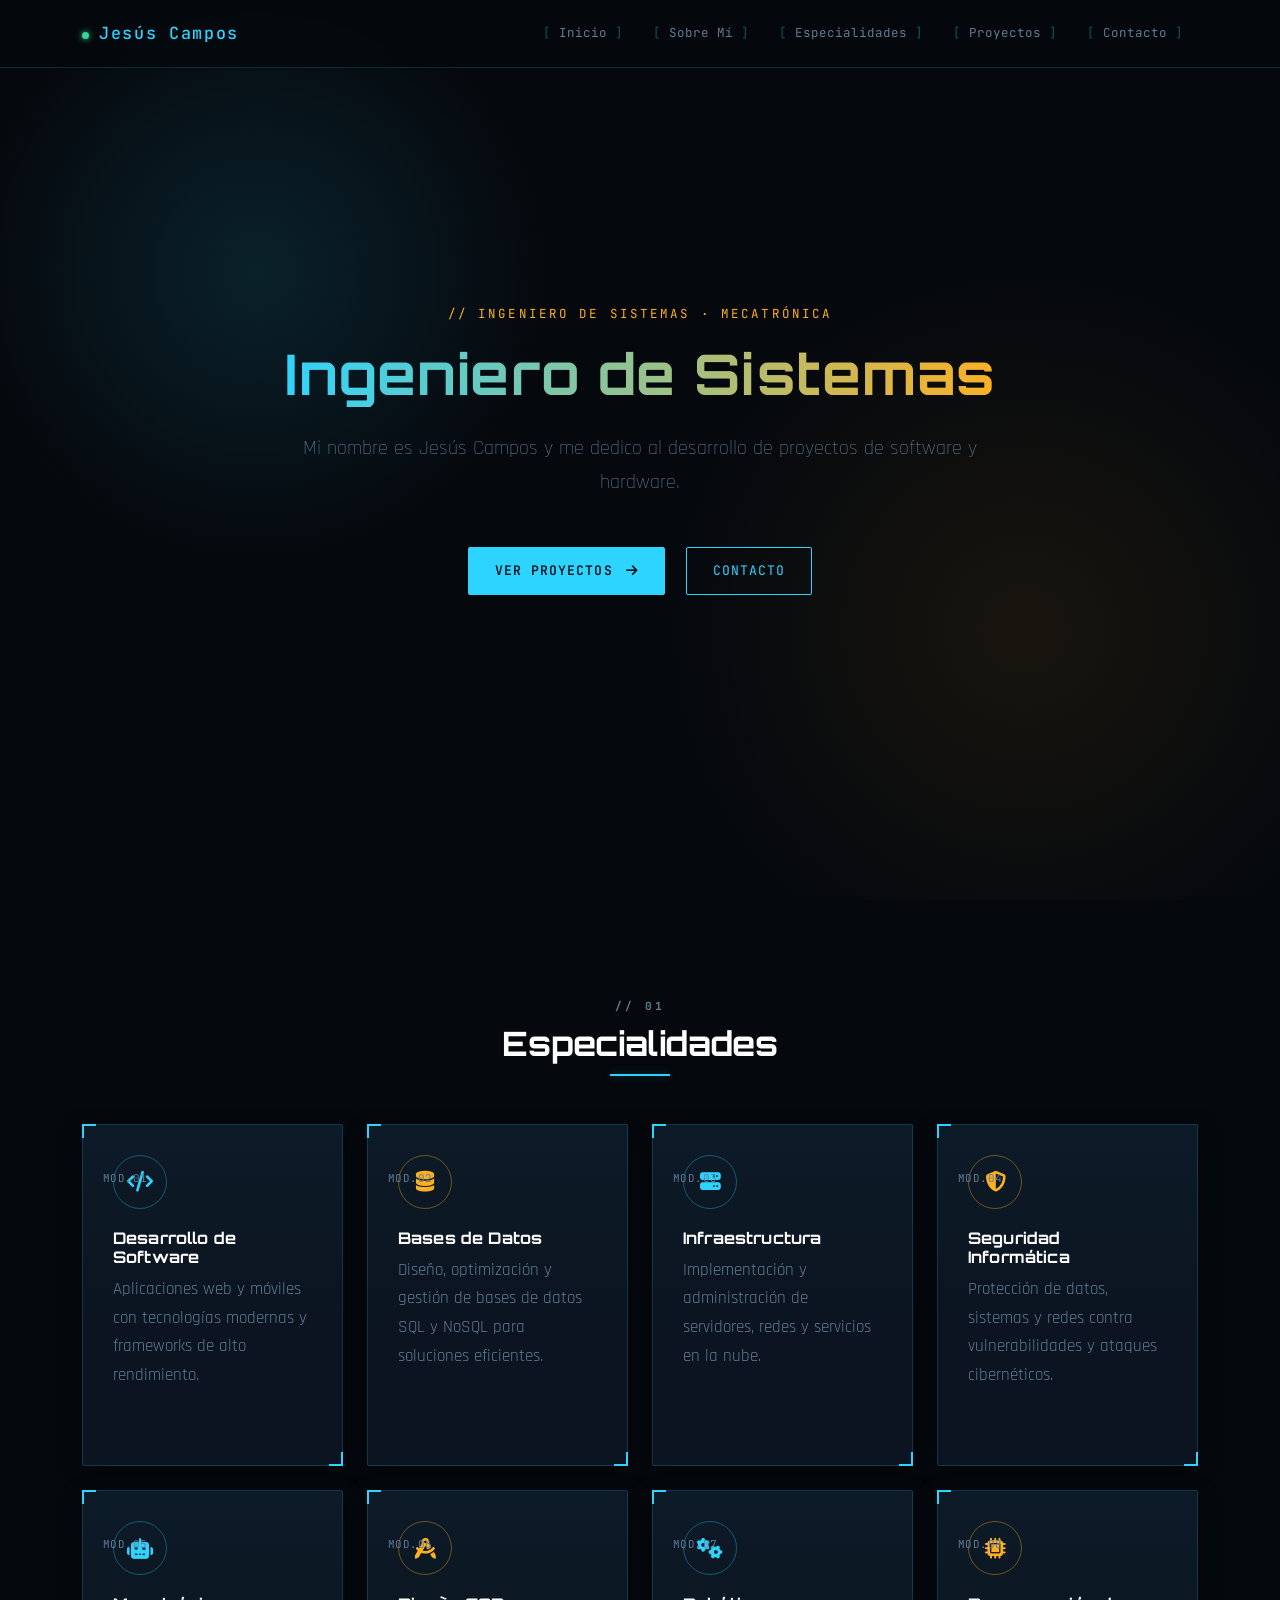
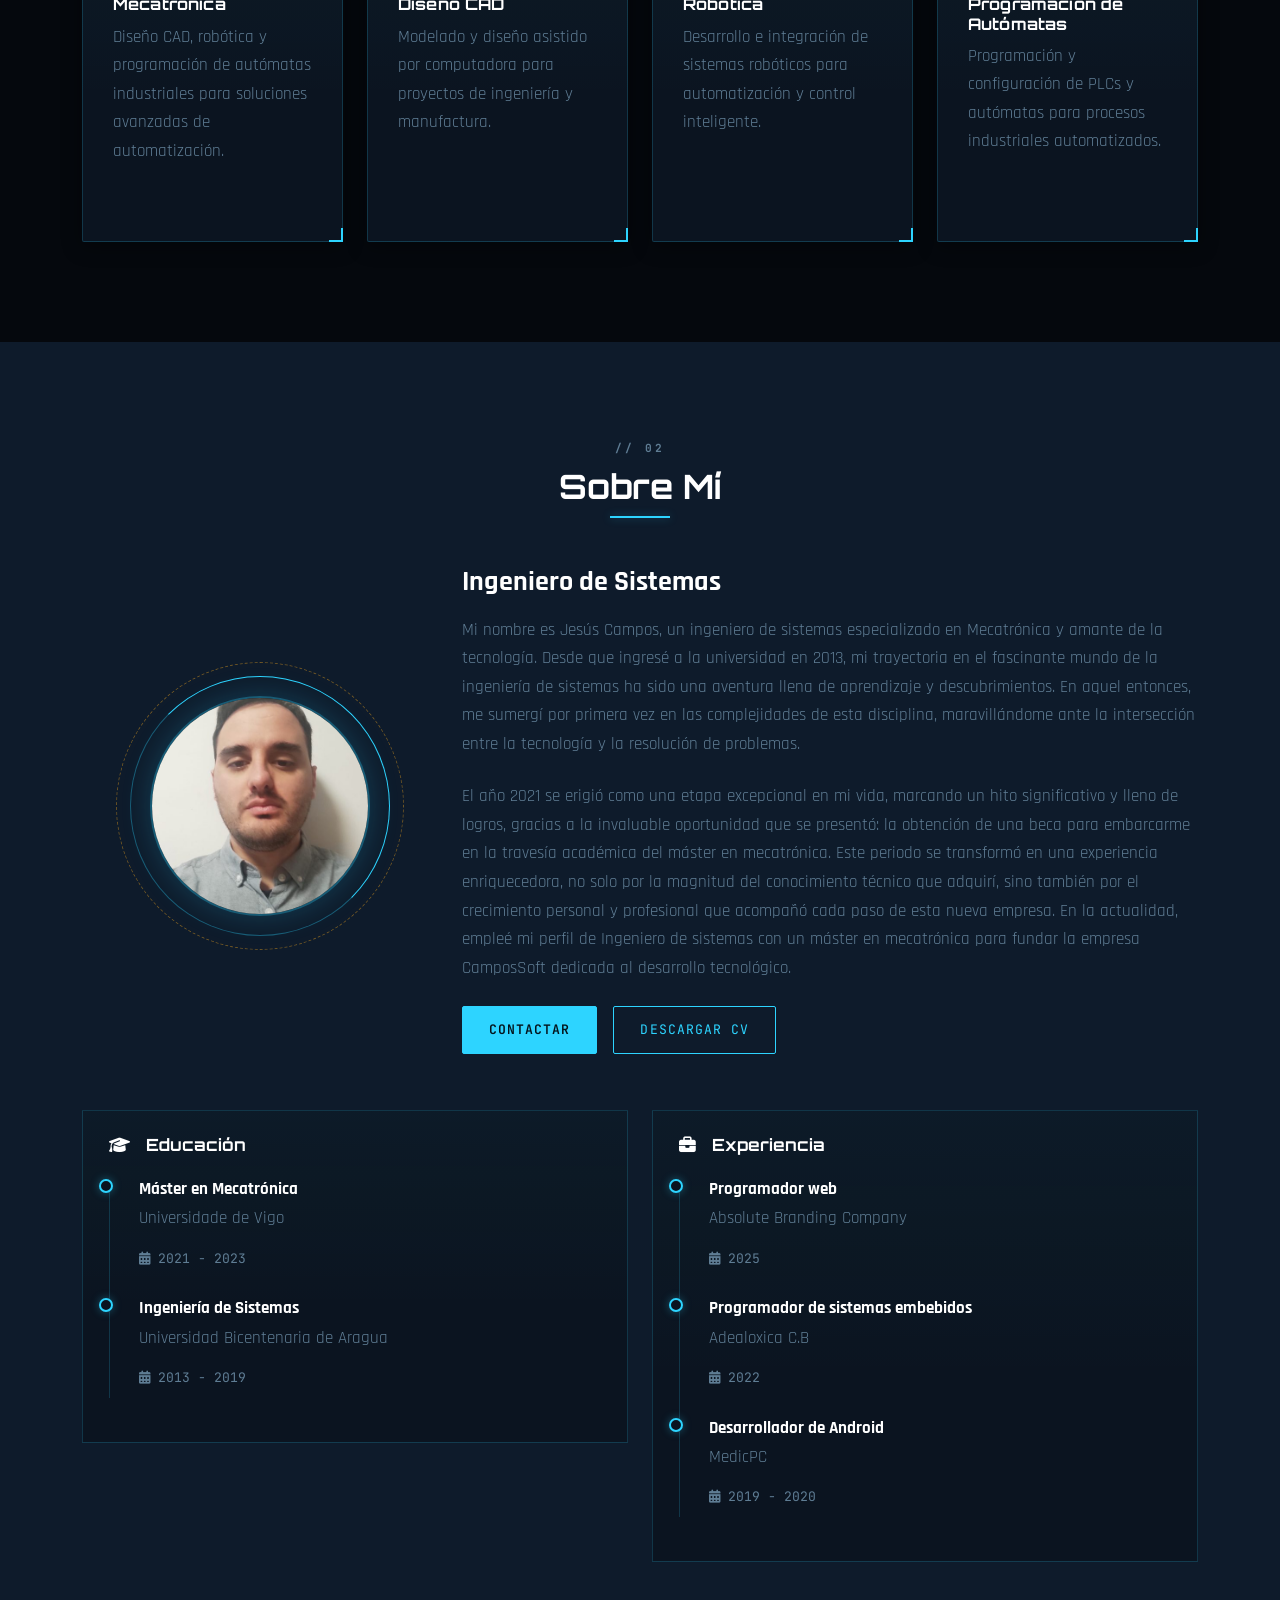
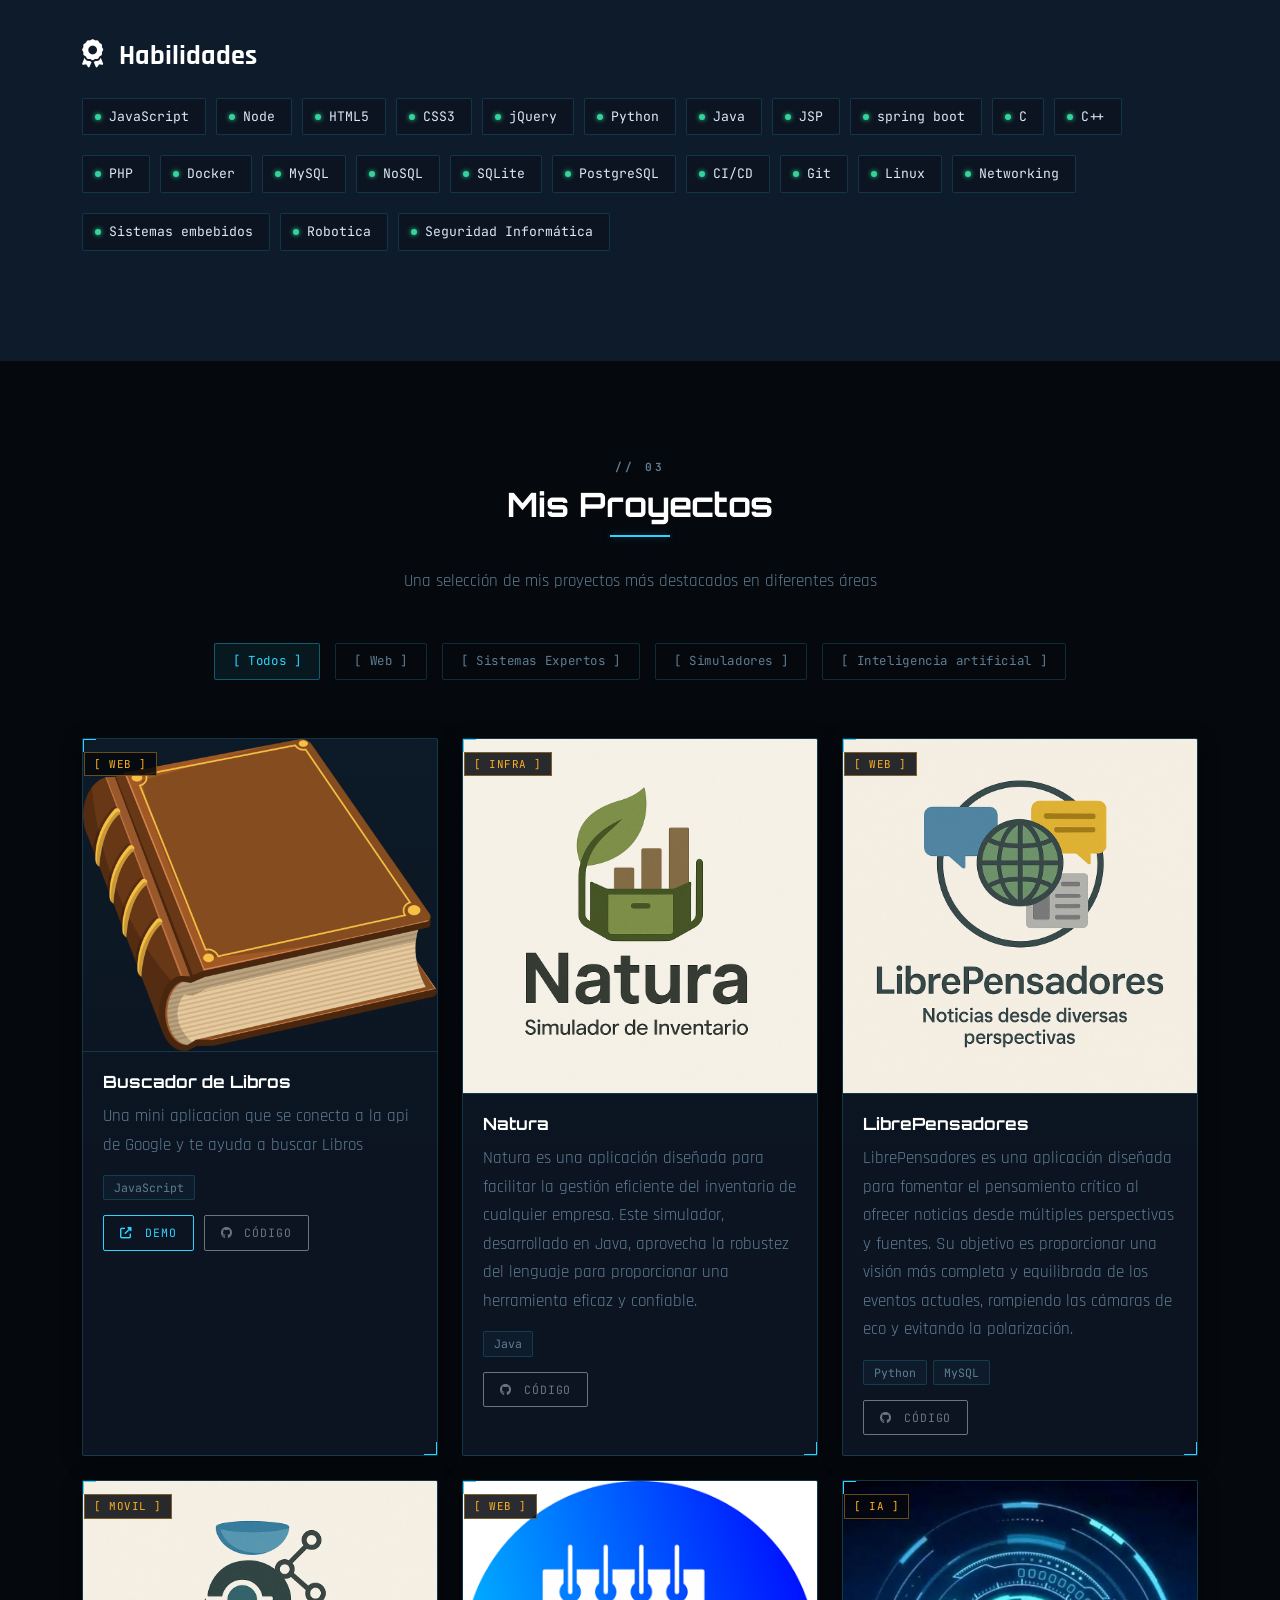
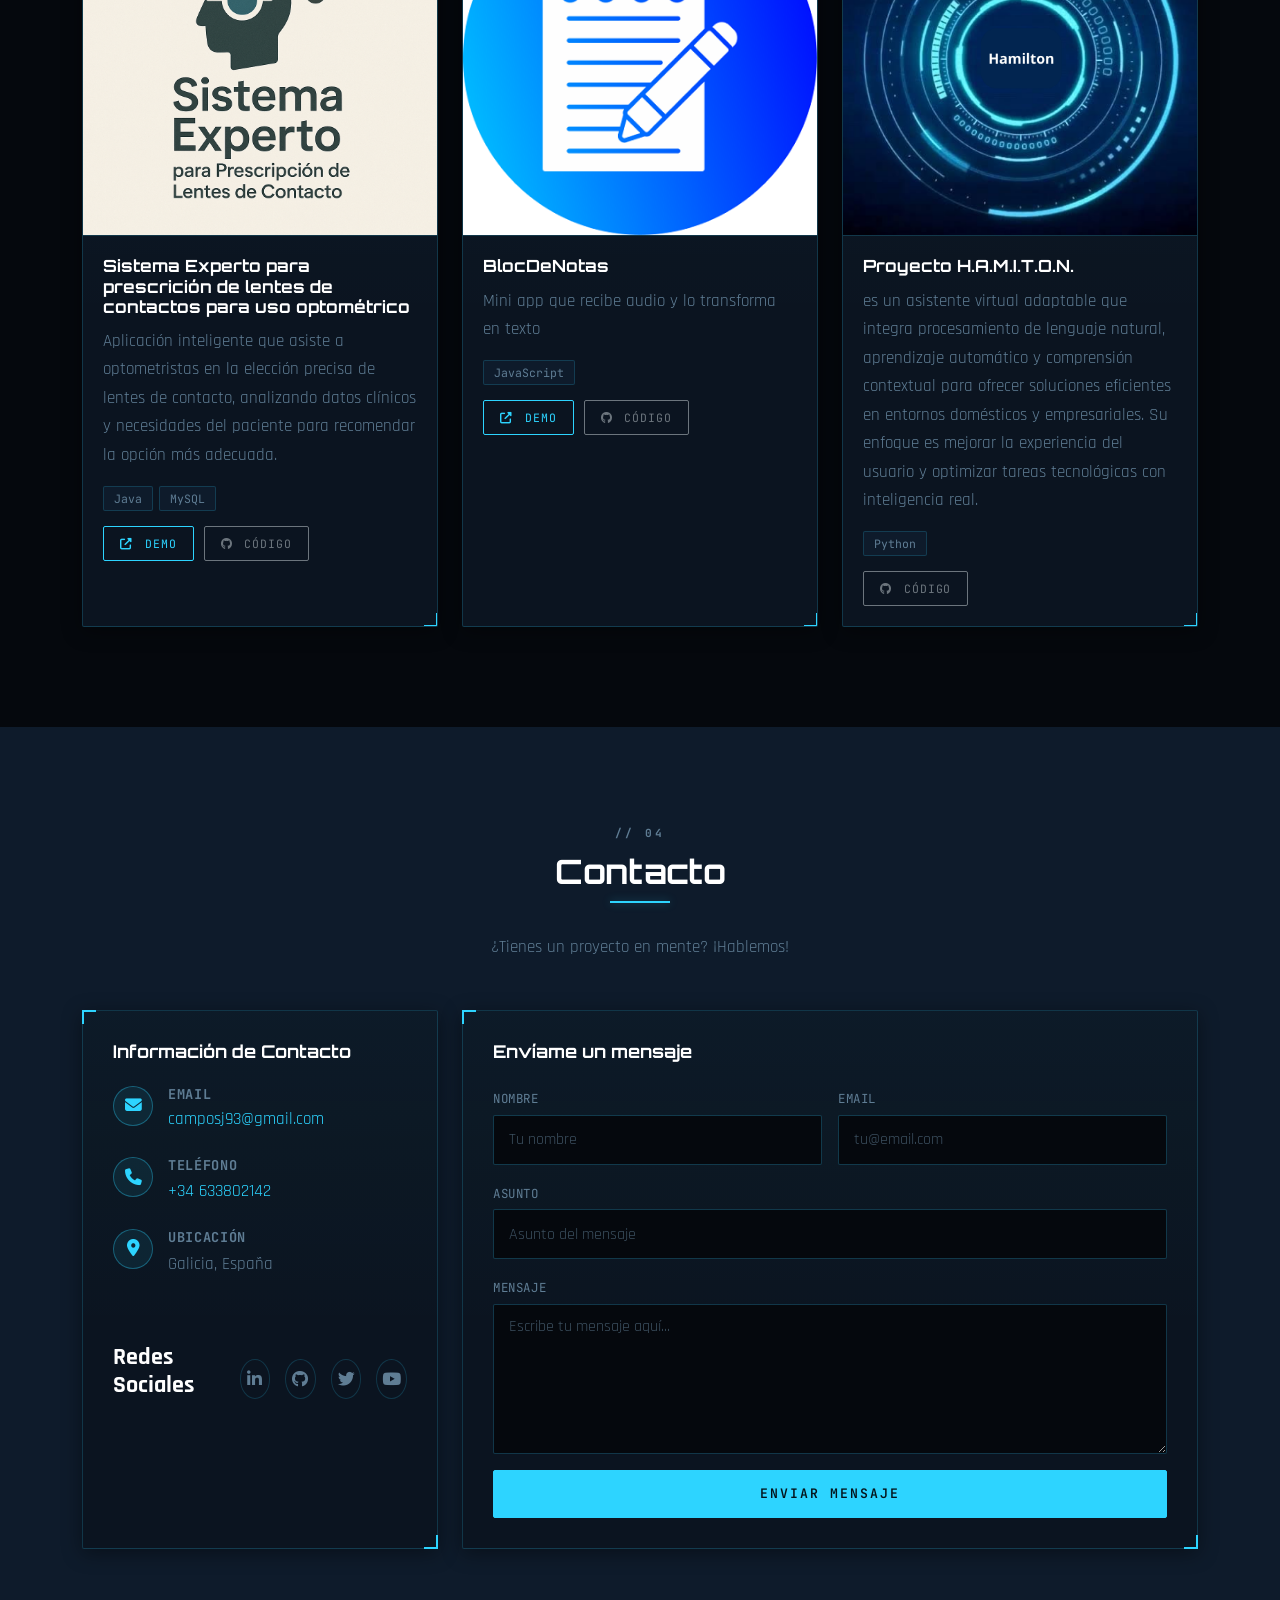
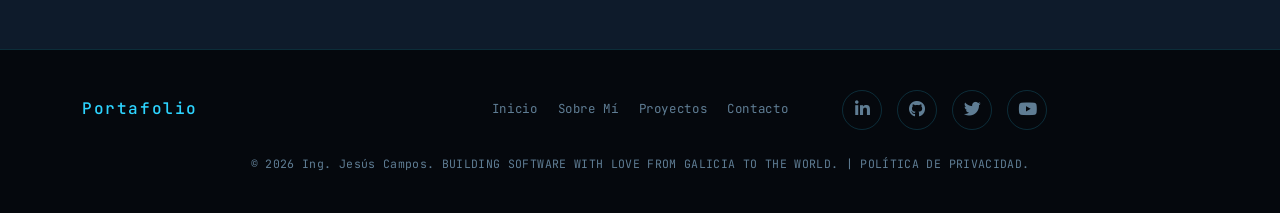
==== commit 4c068025: "Mejora de presentacion" ====
--- a/index.html
+++ b/index.html
@@ -6,9 +6,22 @@
     <title>Ing Jesús Campos</title>
     <meta name="description" content="Portafolio profesional de ingeniero de sistemas especializado en desarrollo de software, infraestructura y seguridad informática">
     <meta name="author" content="Ingeniero de Sistemas">
+
+    <!-- Open Graph / Facebook -->
+    <meta property="og:type" content="website">
+    <meta property="og:title" content="Ing Jesús Campos - Ingeniero de Sistemas">
+    <meta property="og:description" content="Portafolio profesional de ingeniero de sistemas especializado en desarrollo de software, infraestructura y seguridad informática">
+    <meta property="og:image" content="https://jesus2421.github.io/CamposSoft.github.io/Img/yo.jpeg">
+    <meta property="og:url" content="https://jesus2421.github.io/CamposSoft.github.io/">
+
+    <!-- Twitter Card -->
+    <meta name="twitter:card" content="summary_large_image">
+    <meta name="twitter:title" content="Ing Jesús Campos - Ingeniero de Sistemas">
+    <meta name="twitter:description" content="Portafolio profesional de ingeniero de sistemas especializado en desarrollo de software, infraestructura y seguridad informática">
+    <meta name="twitter:image" content="https://jesus2421.github.io/CamposSoft.github.io/Img/yo.jpeg">
     
     <!-- Favicon -->
-    <link rel="shortcut icon" href="Img/favicon.png" type="image/x-icon">
+    <link rel="shortcut icon" href="Img/favicon.png" type="image/png">
     
     <!-- Bootstrap CSS -->
     <link href="https://cdn.jsdelivr.net/npm/bootstrap@5.3.0/dist/css/bootstrap.min.css" rel="stylesheet">
@@ -17,7 +30,7 @@
     <link rel="stylesheet" href="https://cdnjs.cloudflare.com/ajax/libs/font-awesome/6.4.0/css/all.min.css">
     
     <!-- Google Fonts -->
-    <link href="https://fonts.googleapis.com/css2?family=Poppins:wght@300;400;500;600;700&display=swap" rel="stylesheet">
+    <link href="https://fonts.googleapis.com/css2?family=Orbitron:wght@500;700;900&family=Rajdhani:wght@400;500;600;700&family=JetBrains+Mono:wght@400;500&display=swap" rel="stylesheet">
     
     <!-- Custom CSS -->
     <link rel="stylesheet" href="css/style.css">
@@ -50,9 +63,6 @@
                     <li class="nav-item">
                         <a class="nav-link" href="#contacto">Contacto</a>
                     </li>
-                    <li class="nav-item">
-                        <a class="nav-link" href="#" id="theme-toggle"><i class="fas fa-moon"></i></a>
-                    </li>
                 </ul>
             </div>
         </div>
@@ -63,6 +73,7 @@
         <div class="container h-100">
             <div class="row h-100 align-items-center">
                 <div class="col-lg-8 col-md-10 mx-auto text-center" data-aos="fade-up" data-aos-delay="100">
+                    <div class="eyebrow">// INGENIERO DE SISTEMAS · MECATRÓNICA</div>
                     <h1 class="display-4 fw-bold text-gradient mb-4">Ingeniero de Sistemas</h1>
                     <p class="lead mb-5">Mi nombre es Jesús Campos y me dedico al desarrollo de proyectos de software y hardware.</p>
                     <div class="hero-buttons">
@@ -563,7 +574,7 @@
                 </div>
             </div>
             <div class="text-center mt-4">
-                <p class="mb-0">&copy; <span id="currentYear"></span> Ing. Jesús Campos. BUILDING SOFTWARE WITH FROM GALICIA TO THE WORLD. | POLÍTICA DE PRIVACIDAD.</p>
+                <p class="mb-0">&copy; <span id="currentYear"></span> Ing. Jesús Campos. BUILDING SOFTWARE WITH LOVE FROM GALICIA TO THE WORLD. | POLÍTICA DE PRIVACIDAD.</p>
             </div>
         </div>
     </footer>
--- a/css/style.css
+++ b/css/style.css
@@ -1,609 +1,856 @@
-Style · CSS
-/* Limitar el tamaño de la imagen de la sección Sobre Mí */
-.about-image img {
-    max-width: 62%;
-    height: auto;
-    display: block;
-    margin: 0 auto;
-}
-/*--------------------------------------------------------------
-# General
+/*--------------------------------------------------------------
+# Design tokens - HUD / Panel de control industrial
 --------------------------------------------------------------*/
 :root {
-  --primary-color: #3b82f6;
-  --primary-color-dark: #1d4ed8;
-  --secondary-color: #64748b;
-  --text-color: #334155;
-  --text-color-light: #64748b;
-  --light-bg: #f8fafc;
-  --dark-bg: #0f172a;
+  --bg: #05080d;
+  --bg-panel: #0b1420;
+  --bg-panel-2: #0e1b2b;
+  --cyan: #2dd4ff;
+  --cyan-dim: rgba(45, 212, 255, 0.35);
+  --cyan-faint: rgba(45, 212, 255, 0.08);
+  --amber: #ffb020;
+  --amber-dim: rgba(255, 176, 32, 0.4);
+  --text-color: #dbe9f4;
+  --text-color-light: #5f7d94;
   --white: #ffffff;
-  --card-bg: #ffffff;
-  --border-color: #e2e8f0;
-  --success-color: #10b981;
-  --danger-color: #ef4444;
+  --card-bg: #0b1420;
+  --border-color: rgba(45, 212, 255, 0.18);
+  --success-color: #34d399;
+  --danger-color: #ff4d4d;
   --section-padding: 100px 0;
-  --transition: all 0.3s ease;
-  --shadow-sm: 0 1px 3px rgba(0, 0, 0, 0.1);
-  --shadow: 0 4px 6px -1px rgba(0, 0, 0, 0.1);
-  --shadow-lg: 0 10px 15px -3px rgba(0, 0, 0, 0.1);
-}
- 
+  --transition: all 0.25s ease;
+  --shadow: 0 4px 20px rgba(0, 0, 0, 0.4);
+  --shadow-lg: 0 12px 40px rgba(0, 0, 0, 0.55);
+}
+
+*{box-sizing:border-box;}
+
 body {
-  font-family: 'Poppins', sans-serif;
+  font-family: 'Rajdhani', sans-serif;
+  font-size: 1.05rem;
   color: var(--text-color);
-  background-color: var(--light-bg);
-  transition: var(--transition);
+  background-color: var(--bg);
+  background-image:
+    linear-gradient(rgba(45, 212, 255, 0.035) 1px, transparent 1px),
+    linear-gradient(90deg, rgba(45, 212, 255, 0.035) 1px, transparent 1px),
+    radial-gradient(circle at 15% 0%, rgba(45, 212, 255, 0.07), transparent 40%),
+    radial-gradient(circle at 90% 100%, rgba(255, 176, 32, 0.05), transparent 35%);
+  background-size: 38px 38px, 38px 38px, auto, auto;
   scroll-behavior: smooth;
 }
- 
-body.dark-mode {
-  --text-color: #e2e8f0;
-  --text-color-light: #94a3b8;
-  --light-bg: #0f172a;
-  --card-bg: #1e293b;
-  --border-color: #334155;
-}
- 
+
 section {
   padding: var(--section-padding);
-}
- 
+  position: relative;
+}
+
 a {
   text-decoration: none;
-  color: var(--primary-color);
+  color: var(--cyan);
   transition: var(--transition);
 }
- 
+
 a:hover {
-  color: var(--primary-color-dark);
-}
- 
+  color: #7fe8ff;
+}
+
 h1, h2, h3, h4, h5, h6 {
   font-weight: 700;
   margin-top: 0;
-  color: var(--text-color);
-}
- 
+  color: #fff;
+}
+
 p {
   color: var(--text-color-light);
   line-height: 1.7;
 }
- 
+
+:focus-visible {
+  outline: 2px solid var(--cyan);
+  outline-offset: 3px;
+}
+
+/*--------------------------------------------------------------
+# Eyebrow / mono labels
+--------------------------------------------------------------*/
+.eyebrow {
+  font-family: 'JetBrains Mono', monospace;
+  font-size: 0.78rem;
+  letter-spacing: 0.25em;
+  color: var(--amber);
+  margin-bottom: 16px;
+}
+
+/*--------------------------------------------------------------
+# Buttons
+--------------------------------------------------------------*/
 .btn {
-  padding: 12px 24px;
-  font-weight: 500;
-  border-radius: 6px;
+  font-family: 'JetBrains Mono', monospace;
+  font-size: 0.82rem;
+  letter-spacing: 0.08em;
+  padding: 13px 26px;
+  border-radius: 2px;
   transition: var(--transition);
-  text-transform: none;
-}
- 
+  text-transform: uppercase;
+}
+
 .btn-primary {
-  background-color: var(--primary-color);
-  border-color: var(--primary-color);
-}
- 
+  background-color: var(--cyan);
+  border-color: var(--cyan);
+  color: #04141c;
+  font-weight: 600;
+}
+
 .btn-primary:hover,
 .btn-primary:focus {
-  background-color: var(--primary-color-dark);
-  border-color: var(--primary-color-dark);
-}
- 
+  background-color: #7fe8ff;
+  border-color: #7fe8ff;
+  color: #04141c;
+  box-shadow: 0 0 20px var(--cyan-dim);
+}
+
 .btn-outline-primary {
-  color: var(--primary-color);
-  border-color: var(--primary-color);
-}
- 
+  color: var(--cyan);
+  border-color: var(--cyan);
+  background: transparent;
+}
+
 .btn-outline-primary:hover,
 .btn-outline-primary:focus {
-  background-color: var(--primary-color);
-  color: var(--white);
-}
- 
+  background-color: var(--cyan-faint);
+  color: var(--cyan);
+  box-shadow: 0 0 16px var(--cyan-dim);
+}
+
+/*--------------------------------------------------------------
+# Section headers
+--------------------------------------------------------------*/
+body { counter-reset: sec; }
+
 .section-title {
-  font-size: 2.5rem;
-  margin-bottom: 15px;
-  position: relative;
-}
- 
+  font-family: 'Orbitron', sans-serif;
+  font-size: 2.1rem;
+  margin-bottom: 10px;
+  position: relative;
+  counter-increment: sec;
+}
+
+.section-title::before {
+  content: "// " counter(sec, decimal-leading-zero) " ";
+  display: block;
+  font-family: 'JetBrains Mono', monospace;
+  font-size: 0.7rem;
+  letter-spacing: 0.25em;
+  color: var(--text-color-light);
+  margin-bottom: 10px;
+}
+
 .section-divider {
-  width: 80px;
-  height: 3px;
-  background-color: var(--primary-color);
+  width: 60px;
+  height: 2px;
+  background-color: var(--cyan);
+  box-shadow: 0 0 8px var(--cyan-dim);
   margin: 0 auto 30px;
 }
- 
+
 .section-subtitle {
   color: var(--text-color-light);
-  font-size: 1.1rem;
+  font-size: 1.05rem;
   margin-bottom: 40px;
 }
- 
+
 .text-gradient {
-  background-image: linear-gradient(to right, var(--primary-color), var(--primary-color-dark));
+  background-image: linear-gradient(to right, var(--cyan), var(--amber));
   -webkit-background-clip: text;
   background-clip: text;
   color: transparent;
-}
- 
-/*--------------------------------------------------------------
-# Animation
---------------------------------------------------------------*/
-.animate-in {
-  animation-duration: 1s;
-  animation-fill-mode: both;
-  opacity: 0;
-}
- 
-@keyframes fadeIn {
-  from { opacity: 0; }
-  to { opacity: 1; }
-}
- 
-.fade-in {
-  animation-name: fadeIn;
-}
- 
-@keyframes slideInFromBottom {
-  from {
-    transform: translateY(50px);
-    opacity: 0;
-  }
-  to {
-    transform: translateY(0);
-    opacity: 1;
-  }
-}
- 
-.slide-in-from-bottom {
-  animation-name: slideInFromBottom;
-}
- 
+  text-shadow: none;
+}
+
+/*--------------------------------------------------------------
+# Panel frame (used by cards / boxes across the site)
+--------------------------------------------------------------*/
+.service-card,
+.project-card,
+.contact-info,
+.contact-form,
+.timeline-section {
+  position: relative;
+  background: linear-gradient(180deg, rgba(45, 212, 255, 0.035), transparent 60%), var(--bg-panel);
+  border: 1px solid var(--border-color);
+}
+
+.service-card::before,
+.service-card::after,
+.project-card::before,
+.project-card::after,
+.contact-info::before,
+.contact-info::after,
+.contact-form::before,
+.contact-form::after {
+  content: "";
+  position: absolute;
+  width: 14px;
+  height: 14px;
+  border-style: solid;
+  border-color: var(--cyan);
+  pointer-events: none;
+  z-index: 2;
+}
+
+.service-card::before,
+.project-card::before,
+.contact-info::before,
+.contact-form::before {
+  top: -1px;
+  left: -1px;
+  border-width: 2px 0 0 2px;
+}
+
+.service-card::after,
+.project-card::after,
+.contact-info::after,
+.contact-form::after {
+  bottom: -1px;
+  right: -1px;
+  border-width: 0 2px 2px 0;
+}
+
 /*--------------------------------------------------------------
 # Navbar
 --------------------------------------------------------------*/
 #mainNav {
-  background-color: transparent;
+  background-color: rgba(5, 8, 13, 0.75);
+  backdrop-filter: blur(8px);
   box-shadow: none;
+  border-bottom: 1px solid var(--border-color);
   transition: var(--transition);
-  padding: 15px 0;
-}
- 
+  padding: 14px 0;
+}
+
 #mainNav.navbar-shrink {
-  background-color: var(--card-bg);
+  background-color: rgba(5, 8, 13, 0.95);
   box-shadow: var(--shadow);
-  padding: 10px 0;
-}
- 
+  padding: 8px 0;
+}
+
 .navbar-light .navbar-brand {
-  color: var(--primary-color);
-  font-weight: 700;
-  font-size: 1.5rem;
-}
- 
+  color: var(--cyan);
+  font-family: 'JetBrains Mono', monospace;
+  font-weight: 500;
+  font-size: 1.05rem;
+  letter-spacing: 0.1em;
+}
+
+.navbar-light .navbar-brand::before {
+  content: "";
+  display: inline-block;
+  width: 7px;
+  height: 7px;
+  border-radius: 50%;
+  background: var(--success-color);
+  box-shadow: 0 0 6px var(--success-color);
+  margin-right: 10px;
+}
+
 .navbar-light .navbar-nav .nav-link {
-  color: var(--text-color);
+  color: var(--text-color-light);
   padding: 10px 15px;
-  font-weight: 500;
-}
- 
+  font-family: 'JetBrains Mono', monospace;
+  font-size: 0.78rem;
+  letter-spacing: 0.08em;
+}
+
+.navbar-light .navbar-nav .nav-link::before { content: "[ "; color: var(--cyan-dim); }
+.navbar-light .navbar-nav .nav-link::after { content: " ]"; color: var(--cyan-dim); }
+
 .navbar-light .navbar-nav .nav-link:hover,
 .navbar-light .navbar-nav .nav-link:focus {
-  color: var(--primary-color);
-}
- 
+  color: var(--cyan);
+}
+
+.navbar-toggler {
+  border-color: var(--border-color) !important;
+}
+
+.navbar-toggler-icon {
+  filter: invert(1);
+}
+
 /*--------------------------------------------------------------
 # Hero Section
 --------------------------------------------------------------*/
 .hero-section {
   height: 100vh;
-  background-color: var(--light-bg);
+  background-color: var(--bg);
   position: relative;
   display: flex;
   align-items: center;
   overflow: hidden;
 }
- 
+
 .hero-section::before {
   content: "";
   position: absolute;
-  top: 0;
-  left: 0;
-  width: 100%;
-  height: 100%;
-  background-image: 
-    radial-gradient(circle at 20% 30%, rgba(59, 130, 246, 0.15) 0%, transparent 25%),
-    radial-gradient(circle at 80% 70%, rgba(29, 78, 216, 0.1) 0%, transparent 30%);
+  top: 0; left: 0; width: 100%; height: 100%;
+  background-image:
+    radial-gradient(circle at 20% 30%, rgba(45, 212, 255, 0.12) 0%, transparent 25%),
+    radial-gradient(circle at 80% 70%, rgba(255, 176, 32, 0.08) 0%, transparent 30%);
   z-index: 1;
 }
- 
+
 .hero-section .container {
   position: relative;
   z-index: 2;
 }
- 
+
+.hero-section h1 {
+  font-family: 'Orbitron', sans-serif;
+  letter-spacing: 0.02em;
+}
+
 .hero-buttons {
   margin-top: 2rem;
 }
- 
+
 /*--------------------------------------------------------------
 # Services/Skills Section
 --------------------------------------------------------------*/
 .services-section {
-  background-color: var(--card-bg);
-  position: relative;
-}
- 
+  background-color: var(--bg);
+}
+
+.services-section .row { counter-reset: mod; }
+
 .service-card {
-  background-color: var(--card-bg);
-  border-radius: 10px;
+  border-radius: 2px;
   padding: 30px;
   margin-bottom: 30px;
   box-shadow: var(--shadow);
   height: 100%;
   transition: var(--transition);
-  border: 1px solid var(--border-color);
-}
- 
+}
+
 .service-card:hover {
   transform: translateY(-5px);
   box-shadow: var(--shadow-lg);
-}
- 
+  border-color: var(--cyan-dim);
+}
+
+.service-card::before,
+.service-card::after {
+  content: "";
+}
+
+.service-card > .service-icon::before {
+  counter-increment: mod;
+  content: "MOD." counter(mod, decimal-leading-zero);
+  position: absolute;
+  top: 14px;
+  right: 18px;
+  font-family: 'JetBrains Mono', monospace;
+  font-size: 0.68rem;
+  letter-spacing: 0.05em;
+  color: var(--text-color-light);
+}
+
 .service-icon {
-  width: 60px;
-  height: 60px;
+  width: 54px;
+  height: 54px;
   border-radius: 50%;
-  background-color: var(--primary-color);
-  color: var(--white);
+  background-color: transparent;
+  border: 1px solid var(--cyan-dim);
+  color: var(--cyan);
   display: flex;
   justify-content: center;
   align-items: center;
   margin-bottom: 20px;
-  font-size: 1.5rem;
-}
- 
-.service-icon.green-bg {
-  background-color: #10b981;
-}
- 
-.service-icon.purple-bg {
-  background-color: #8b5cf6;
-}
- 
-.service-icon.red-bg {
-  background-color: #ef4444;
-}
- 
-.service-icon.blue-bg {
-  background-color: #0ea5e9;
-}
- 
-.service-icon.orange-bg {
-  background-color: #f97316;
-}
- 
-.service-icon.teal-bg {
-  background-color: #14b8a6;
-}
- 
-.service-icon.yellow-bg {
-  background-color: #eab308;
-}
- 
+  font-size: 1.3rem;
+  position: relative;
+}
+
+.service-card:nth-child(even) .service-icon,
+.col-lg-3:nth-child(even) .service-icon {
+  color: var(--amber);
+  border-color: var(--amber-dim);
+}
+
+.service-card h3 {
+  font-family: 'Orbitron', sans-serif;
+  font-size: 1rem;
+  letter-spacing: 0.01em;
+}
+
 /*--------------------------------------------------------------
 # About Section
 --------------------------------------------------------------*/
 .about-section {
-  background-color: var(--light-bg);
-}
- 
+  background-color: var(--bg-panel-2);
+}
+
 .about-image {
   position: relative;
   padding-bottom: 15px;
 }
- 
+
+.img-placeholder {
+  width: 260px;
+  height: 260px;
+  margin: 0 auto;
+  background: transparent;
+  border-radius: 50%;
+  display: flex;
+  justify-content: center;
+  align-items: center;
+  position: relative;
+}
+
+.img-placeholder span {
+  position: relative;
+  width: 220px;
+  height: 220px;
+  display: flex;
+  align-items: center;
+  justify-content: center;
+}
+
+.img-placeholder span::before,
+.img-placeholder span::after {
+  content: "";
+  position: absolute;
+  border-radius: 50%;
+  pointer-events: none;
+}
+
+.img-placeholder span::before {
+  inset: -20px;
+  border: 1px solid var(--cyan-dim);
+  border-top-color: var(--cyan);
+  border-right-color: var(--cyan);
+  animation: spin 22s linear infinite;
+}
+
+.img-placeholder span::after {
+  inset: -34px;
+  border: 1px dashed var(--amber-dim);
+  animation: spin 34s linear infinite reverse;
+}
+
+@keyframes spin {
+  from { transform: rotate(0deg); }
+  to { transform: rotate(360deg); }
+}
+
+@media (prefers-reduced-motion: reduce) {
+  .img-placeholder span::before,
+  .img-placeholder span::after {
+    animation: none;
+  }
+}
+
 .about-image img {
-    width: 500px;
-    height: 500px;
-    max-width: 100%;
-    object-fit: cover;
-    border-radius: 10%;
-    display: block;
-    margin: 0 auto;
-    box-shadow: var(--shadow-lg);
-    border: 4px solid var(--card-bg);
-}
+  width: 220px;
+  height: 220px;
+  max-width: 100%;
+  object-fit: cover;
+  border-radius: 50%;
+  display: block;
+  box-shadow: 0 0 30px rgba(45, 212, 255, 0.2), inset 0 0 20px rgba(0, 0, 0, 0.6);
+  border: 2px solid var(--cyan-dim);
+}
+
 .timeline-section {
   margin-bottom: 30px;
-}
- 
+  padding: 24px 26px;
+}
+
+.timeline-section h3 {
+  font-family: 'Orbitron', sans-serif;
+  font-size: 1.05rem;
+}
+
 .timeline {
   position: relative;
   padding-left: 30px;
 }
- 
+
 .timeline::before {
   content: "";
   position: absolute;
-  top: 10px;
-  left: 0;
+  top: 10px; left: 0;
   height: 100%;
-  width: 2px;
+  width: 1px;
   background-color: var(--border-color);
 }
- 
+
 .timeline-item {
   position: relative;
   margin-bottom: 30px;
 }
- 
+
 .timeline-marker {
   position: absolute;
   left: -40px;
-  width: 20px;
-  height: 20px;
+  width: 14px;
+  height: 14px;
   border-radius: 50%;
-  background-color: var(--primary-color);
-  border: 4px solid var(--light-bg);
+  background-color: var(--bg-panel);
+  border: 2px solid var(--cyan);
+  box-shadow: 0 0 8px var(--cyan-dim);
   z-index: 1;
 }
- 
+
 .timeline-content h4 {
-  font-size: 1.1rem;
+  font-size: 1.05rem;
   margin-bottom: 5px;
 }
- 
+
 .timeline-date {
   display: block;
   color: var(--text-color-light);
-  font-size: 0.9rem;
+  font-family: 'JetBrains Mono', monospace;
+  font-size: 0.82rem;
   margin-top: 5px;
 }
- 
+
 .skills-container {
   display: flex;
   flex-wrap: wrap;
   gap: 10px;
 }
- 
+
 .skill-badge {
-  background-color: var(--card-bg);
+  background-color: var(--bg-panel);
   color: var(--text-color);
-  padding: 8px 16px;
-  border-radius: 20px;
-  font-size: 0.9rem;
+  font-family: 'JetBrains Mono', monospace;
+  font-size: 0.82rem;
+  padding: 8px 16px 8px 12px;
+  border-radius: 2px;
   margin-bottom: 10px;
-  box-shadow: var(--shadow-sm);
   border: 1px solid var(--border-color);
   transition: var(--transition);
-}
- 
+  display: inline-flex;
+  align-items: center;
+  gap: 8px;
+}
+
+.skill-badge::before {
+  content: "";
+  width: 6px;
+  height: 6px;
+  border-radius: 50%;
+  background: var(--success-color);
+  box-shadow: 0 0 5px var(--success-color);
+  flex-shrink: 0;
+}
+
 .skill-badge:hover {
   transform: translateY(-2px);
-  box-shadow: var(--shadow);
-  background-color: var(--primary-color);
-  color: var(--white);
-  border-color: var(--primary-color);
-}
- 
+  border-color: var(--cyan);
+  box-shadow: 0 0 12px var(--cyan-dim);
+  color: var(--cyan);
+}
+
 /*--------------------------------------------------------------
 # Projects Section
 --------------------------------------------------------------*/
 .projects-section {
-  background-color: var(--card-bg);
-}
- 
+  background-color: var(--bg);
+}
+
 .project-filter {
   margin-bottom: 40px;
 }
- 
+
 .filter-btn {
   background-color: transparent;
-  border: none;
-  padding: 8px 20px;
+  border: 1px solid var(--border-color);
+  padding: 8px 18px;
   margin: 0 5px 10px;
-  font-weight: 500;
-  border-radius: 20px;
+  font-family: 'JetBrains Mono', monospace;
+  font-size: 0.78rem;
+  letter-spacing: 0.05em;
+  border-radius: 2px;
   cursor: pointer;
   transition: var(--transition);
   color: var(--text-color-light);
-  border: 1px solid var(--border-color);
-}
- 
-.filter-btn:hover, .filter-btn.active {
-  background-color: var(--primary-color);
-  color: var(--white);
-}
- 
+}
+
+.filter-btn::before { content: "[ "; }
+.filter-btn::after { content: " ]"; }
+
+.filter-btn:hover,
+.filter-btn.active {
+  background-color: var(--cyan-faint);
+  color: var(--cyan);
+  border-color: var(--cyan-dim);
+}
+
+.project-item {
+  position: relative;
+}
+
+.project-item::before {
+  content: "[ " attr(data-category) " ]";
+  position: absolute;
+  top: 14px;
+  left: 14px;
+  z-index: 3;
+  font-family: 'JetBrains Mono', monospace;
+  font-size: 0.68rem;
+  letter-spacing: 0.05em;
+  text-transform: uppercase;
+  color: var(--amber);
+  background: rgba(5, 8, 13, 0.85);
+  border: 1px solid var(--amber-dim);
+  padding: 3px 9px;
+  pointer-events: none;
+}
+
 .project-card {
-  background-color: var(--card-bg);
-  border-radius: 10px;
+  border-radius: 2px;
   overflow: hidden;
   box-shadow: var(--shadow);
   height: 100%;
   transition: var(--transition);
-  border: 1px solid var(--border-color);
-}
- 
+}
+
 .project-card:hover {
   transform: translateY(-5px);
   box-shadow: var(--shadow-lg);
-}
- 
+  border-color: var(--cyan-dim);
+}
+
 .project-image {
   width: 100%;
   height: auto;
   overflow: hidden;
-}
- 
- 
+  border-bottom: 1px solid var(--border-color);
+}
+
 .project-card:hover .project-image img {
   transform: scale(1.05);
 }
- 
+
 .project-body {
   padding: 20px;
 }
- 
+
 .project-body h3 {
-  font-size: 1.2rem;
+  font-family: 'Orbitron', sans-serif;
+  font-size: 1.05rem;
   margin-bottom: 10px;
 }
- 
+
 .project-tags {
   display: flex;
   flex-wrap: wrap;
   margin: 15px 0;
-  gap: 5px;
-}
- 
+  gap: 6px;
+}
+
 .project-tags span {
-  background-color: var(--light-bg);
-  color: var(--text-color-light);
+  background-color: var(--bg-panel-2);
+  color: var(--text-color-light);
+  font-family: 'JetBrains Mono', monospace;
   padding: 3px 10px;
-  border-radius: 20px;
-  font-size: 0.75rem;
-}
- 
+  border-radius: 2px;
+  font-size: 0.72rem;
+  border: 1px solid var(--border-color);
+}
+
 .project-links {
   display: flex;
   gap: 10px;
   margin-top: 15px;
-}
- 
+  flex-wrap: wrap;
+}
+
+.project-links .btn {
+  padding: 8px 16px;
+  font-size: 0.72rem;
+}
+
 /*--------------------------------------------------------------
 # Contact Section
 --------------------------------------------------------------*/
 .contact-section {
-  background-color: var(--light-bg);
-}
- 
-.contact-info {
-  background-color: var(--card-bg);
-  border-radius: 10px;
+  background-color: var(--bg-panel-2);
+}
+
+.contact-info,
+.contact-form {
+  border-radius: 2px;
   padding: 30px;
   height: 100%;
   box-shadow: var(--shadow);
-  border: 1px solid var(--border-color);
-}
- 
+}
+
+.contact-info h3,
+.contact-form h3 {
+  font-family: 'Orbitron', sans-serif;
+  font-size: 1.1rem;
+}
+
 .info-item {
   display: flex;
   align-items: flex-start;
   margin-bottom: 25px;
 }
- 
+
 .info-icon {
   width: 40px;
   height: 40px;
   border-radius: 50%;
-  background-color: rgba(59, 130, 246, 0.1);
-  color: var(--primary-color);
+  background-color: var(--cyan-faint);
+  border: 1px solid var(--cyan-dim);
+  color: var(--cyan);
   display: flex;
   justify-content: center;
   align-items: center;
   margin-right: 15px;
   flex-shrink: 0;
 }
- 
+
 .info-details h4 {
-  font-size: 1.1rem;
+  font-family: 'JetBrains Mono', monospace;
+  font-size: 0.85rem;
+  letter-spacing: 0.05em;
+  color: var(--text-color-light);
   margin-bottom: 5px;
-}
- 
+  text-transform: uppercase;
+}
+
 .social-links {
   display: flex;
   align-items: center;
   gap: 15px;
 }
- 
+
 .social-link {
   width: 40px;
   height: 40px;
   border-radius: 50%;
-  background-color: var(--light-bg);
-  color: var(--text-color);
+  background-color: transparent;
+  color: var(--text-color-light);
   display: flex;
   justify-content: center;
   align-items: center;
   transition: var(--transition);
   border: 1px solid var(--border-color);
 }
- 
+
 .social-link:hover {
-  background-color: var(--primary-color);
-  color: var(--white);
+  background-color: var(--cyan-faint);
+  color: var(--cyan);
+  border-color: var(--cyan);
   transform: translateY(-3px);
-}
- 
-.contact-form {
-  background-color: var(--card-bg);
-  border-radius: 10px;
-  padding: 30px;
-  height: 100%;
-  box-shadow: var(--shadow);
-  border: 1px solid var(--border-color);
-}
- 
-.form-group {
-  margin-bottom: 20px;
-}
- 
+  box-shadow: 0 0 12px var(--cyan-dim);
+}
+
+.form-group label {
+  font-family: 'JetBrains Mono', monospace;
+  font-size: 0.78rem;
+  letter-spacing: 0.05em;
+  color: var(--text-color-light);
+  text-transform: uppercase;
+  margin-bottom: 6px;
+  display: inline-block;
+}
+
 .form-control {
   height: 50px;
   padding: 10px 15px;
-  border-radius: 8px;
+  border-radius: 2px;
   border: 1px solid var(--border-color);
-  background-color: var(--light-bg);
+  background-color: var(--bg);
   color: var(--text-color);
+  font-family: 'Rajdhani', sans-serif;
   transition: var(--transition);
 }
- 
+
+.form-control::placeholder {
+  color: var(--text-color-light);
+  opacity: 0.6;
+}
+
 .form-control:focus {
-  border-color: var(--primary-color);
-  box-shadow: 0 0 0 0.2rem rgba(59, 130, 246, 0.25);
-}
- 
+  border-color: var(--cyan);
+  background-color: var(--bg);
+  color: var(--text-color);
+  box-shadow: 0 0 0 0.15rem var(--cyan-faint);
+}
+
 .form-control.is-invalid {
   border-color: var(--danger-color);
 }
- 
+
 textarea.form-control {
   height: auto;
   min-height: 150px;
 }
- 
+
+#submitButton {
+  letter-spacing: 0.15em;
+}
+
+.alert-success {
+  background-color: rgba(52, 211, 153, 0.1);
+  border: 1px solid var(--success-color);
+  color: var(--success-color);
+  font-family: 'JetBrains Mono', monospace;
+  font-size: 0.85rem;
+}
+
+.alert-danger {
+  background-color: rgba(255, 77, 77, 0.1);
+  border: 1px solid var(--danger-color);
+  color: var(--danger-color);
+  font-family: 'JetBrains Mono', monospace;
+  font-size: 0.85rem;
+}
+
 /*--------------------------------------------------------------
 # Footer
 --------------------------------------------------------------*/
 .footer {
-  background-color: var(--card-bg);
+  background-color: var(--bg);
   padding: 40px 0;
   border-top: 1px solid var(--border-color);
 }
- 
+
 .footer-logo {
-  font-weight: 700;
-  font-size: 1.5rem;
-  color: var(--primary-color);
-}
- 
+  font-family: 'JetBrains Mono', monospace;
+  font-weight: 500;
+  letter-spacing: 0.1em;
+  font-size: 1rem;
+  color: var(--cyan);
+}
+
 .footer-nav {
   display: flex;
   justify-content: center;
   gap: 20px;
 }
- 
+
 .footer-nav a {
-  color: var(--text-color);
-  font-weight: 500;
-}
- 
+  color: var(--text-color-light);
+  font-family: 'JetBrains Mono', monospace;
+  font-size: 0.78rem;
+  letter-spacing: 0.05em;
+}
+
 .footer-nav a:hover {
-  color: var(--primary-color);
-}
- 
+  color: var(--cyan);
+}
+
+.footer p {
+  font-family: 'JetBrains Mono', monospace;
+  font-size: 0.72rem;
+  letter-spacing: 0.03em;
+  color: var(--text-color-light);
+}
+
 /*--------------------------------------------------------------
 # Back to top button
 --------------------------------------------------------------*/
@@ -611,11 +858,12 @@
   position: fixed;
   right: 20px;
   bottom: 20px;
-  width: 40px;
-  height: 40px;
+  width: 42px;
+  height: 42px;
   border-radius: 50%;
-  background-color: var(--primary-color);
-  color: var(--white);
+  background-color: var(--bg-panel);
+  color: var(--cyan);
+  border: 1px solid var(--cyan-dim);
   display: flex;
   justify-content: center;
   align-items: center;
@@ -625,45 +873,32 @@
   z-index: 99;
   box-shadow: var(--shadow);
 }
- 
+
 .back-to-top.active {
   opacity: 1;
   visibility: visible;
 }
- 
+
 .back-to-top:hover {
-  background-color: var(--primary-color-dark);
-  color: var(--white);
+  background-color: var(--cyan-faint);
+  box-shadow: 0 0 16px var(--cyan-dim);
   transform: translateY(-5px);
 }
- 
+
 /*--------------------------------------------------------------
 # Responsive
 --------------------------------------------------------------*/
 @media (max-width: 991px) {
-  .section-title {
-    font-size: 2rem;
-  }
-  .hero-section {
-    height: auto;
-    min-height: 100vh;
-    padding: 100px 0;
-  }
-}
- 
+  .section-title { font-size: 1.7rem; }
+  .hero-section { height: auto; min-height: 100vh; padding: 100px 0; }
+}
+
 @media (max-width: 767px) {
-  .section-title {
-    font-size: 1.8rem;
-  }
-  .project-filter {
-    display: flex;
-    flex-wrap: wrap;
-    justify-content: center;
-  }
-  .filter-btn {
-    margin-bottom: 10px;
-  }
-  .navbar-light .navbar-toggler {
-    border: none;
-  }
+  .section-title { font-size: 1.5rem; }
+  .project-filter { display: flex; flex-wrap: wrap; justify-content: center; }
+  .filter-btn { margin-bottom: 10px; }
+  .navbar-light .navbar-toggler { border: none; }
+  .img-placeholder { width: 220px; height: 220px; }
+  .about-image img,
+  .img-placeholder span { width: 180px; height: 180px; }
 }
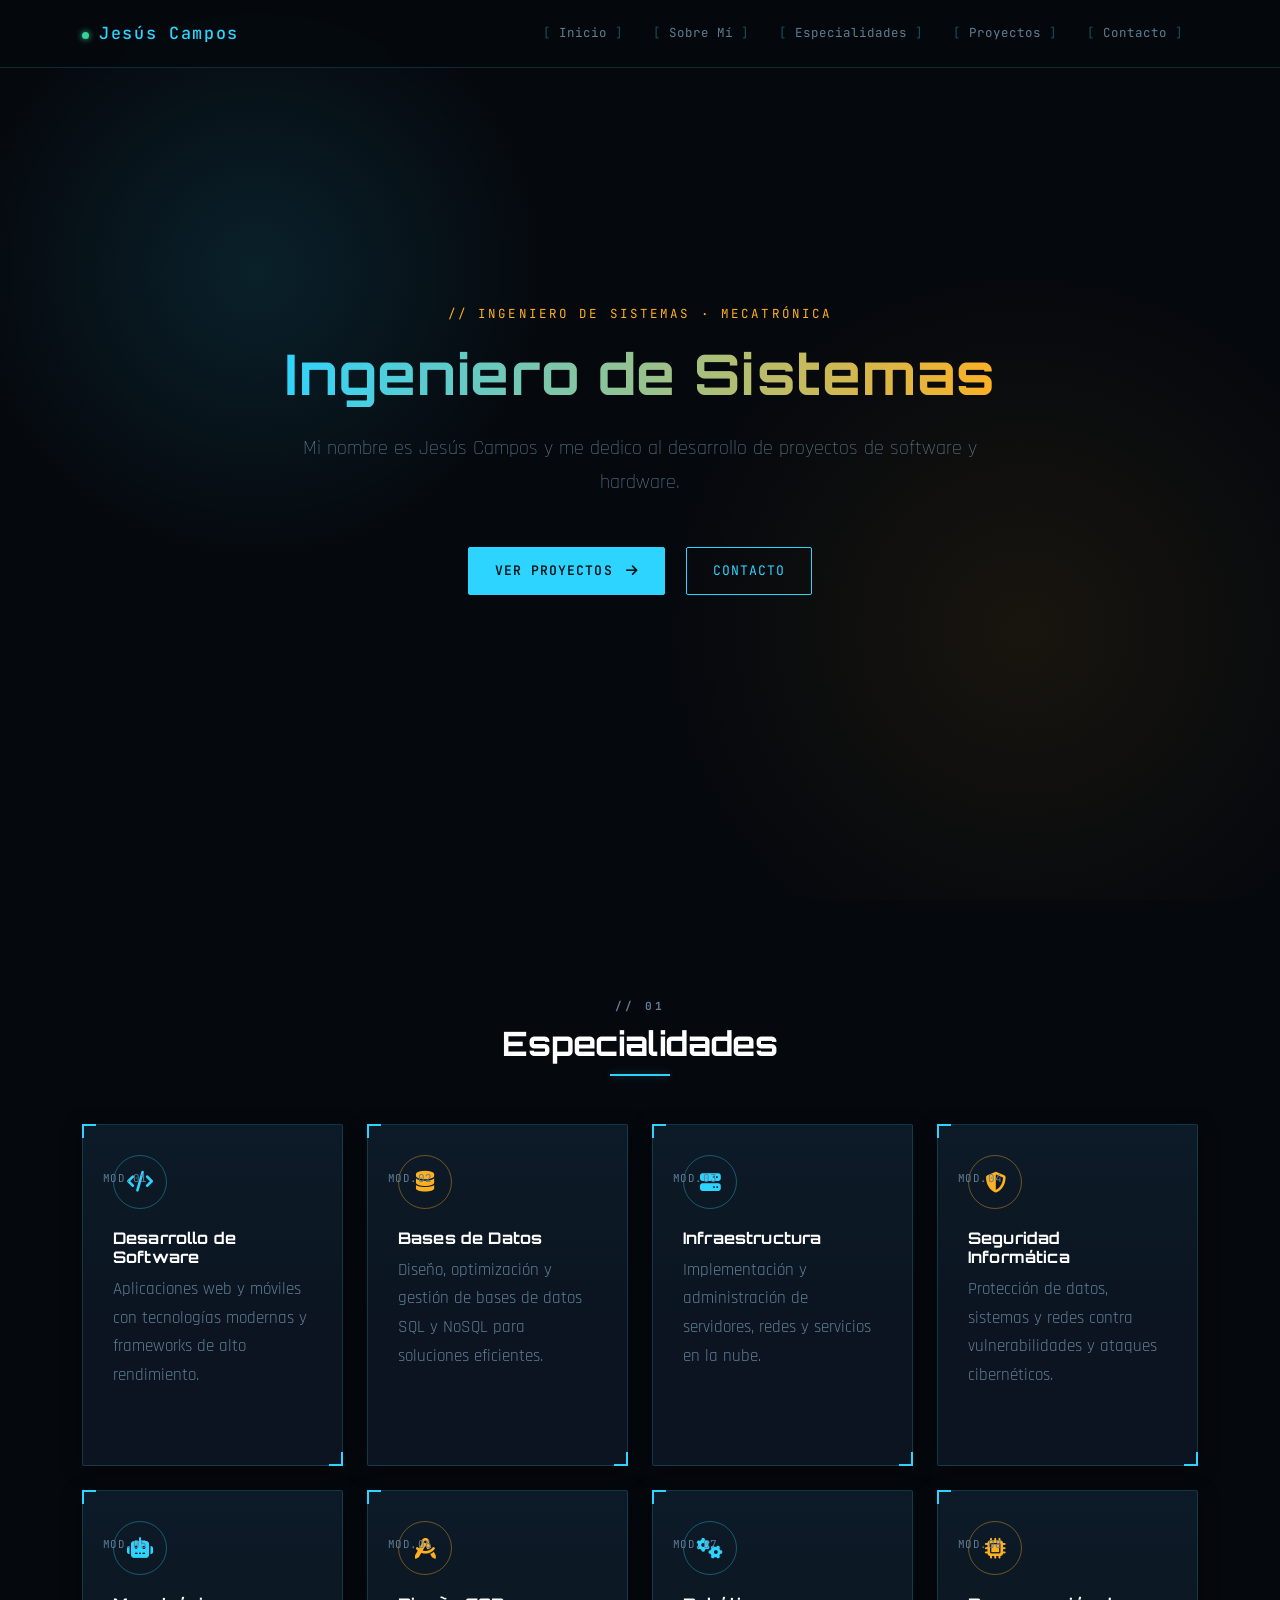
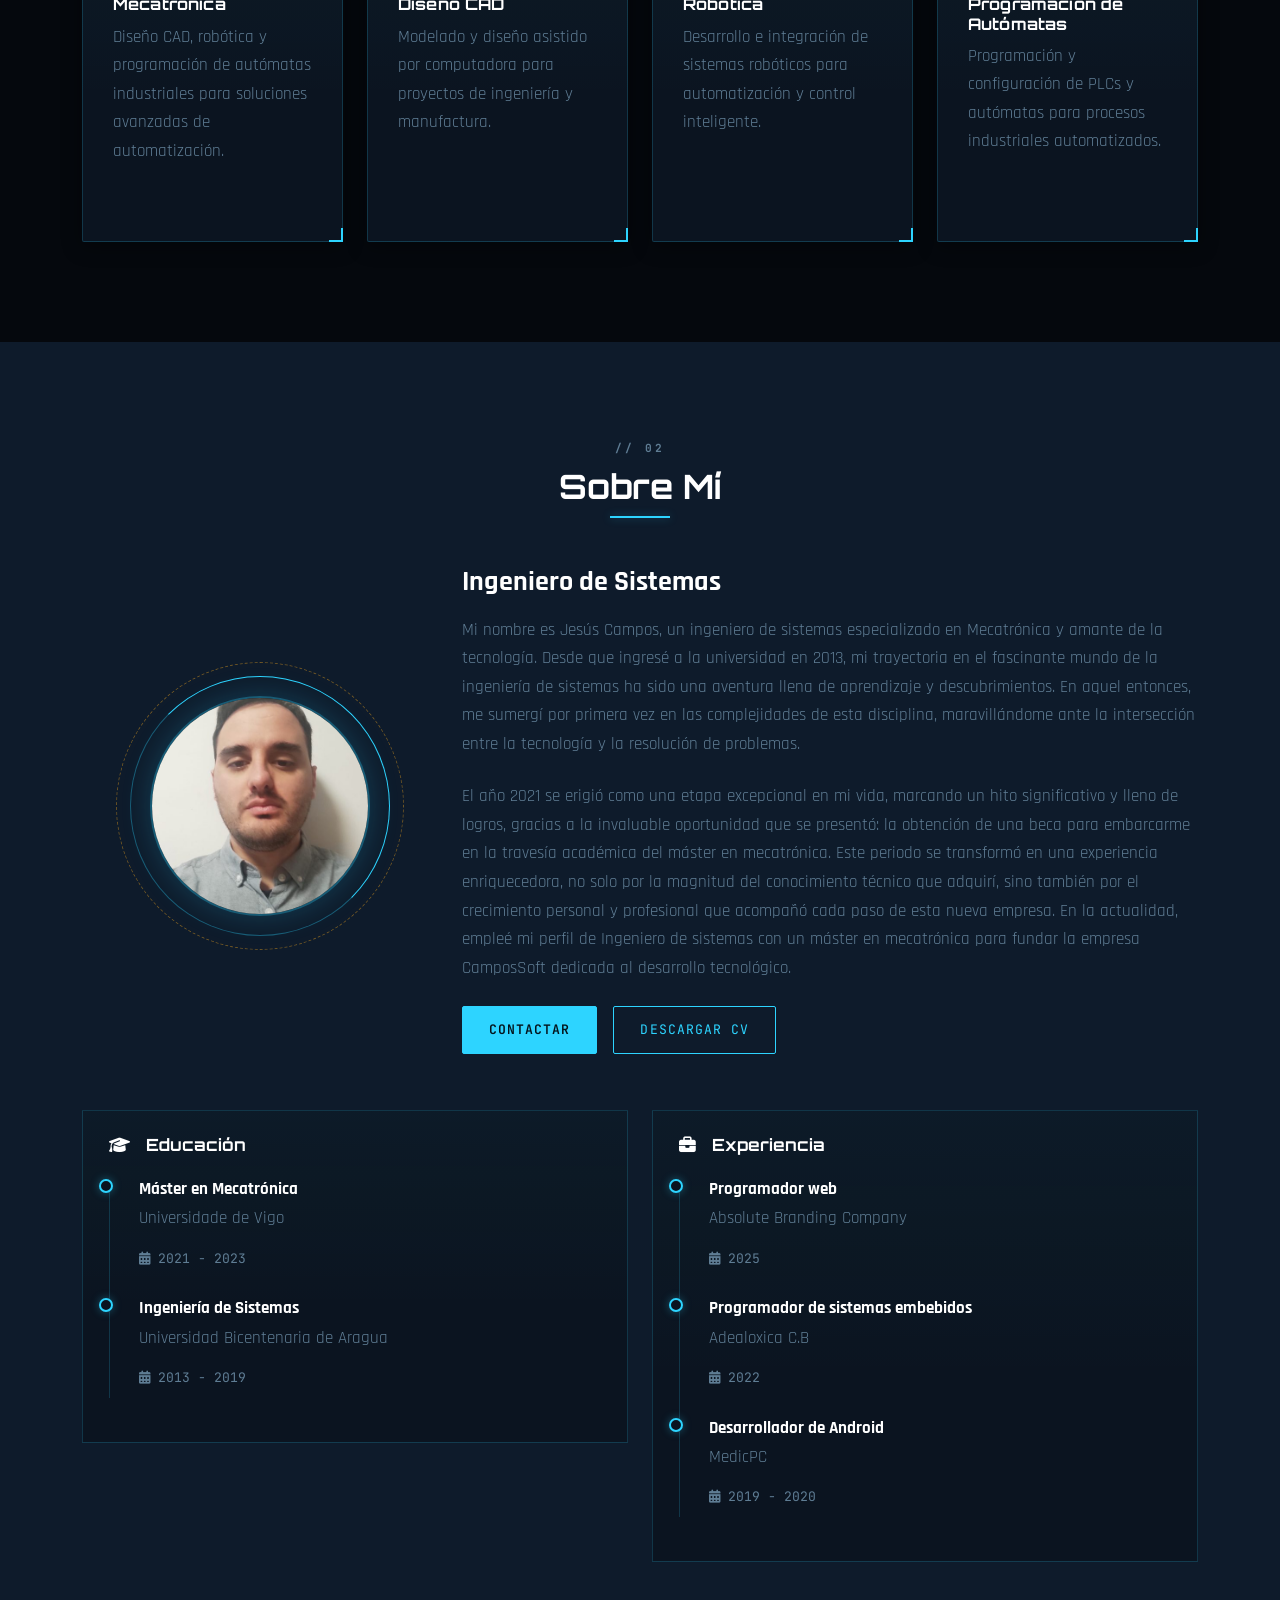
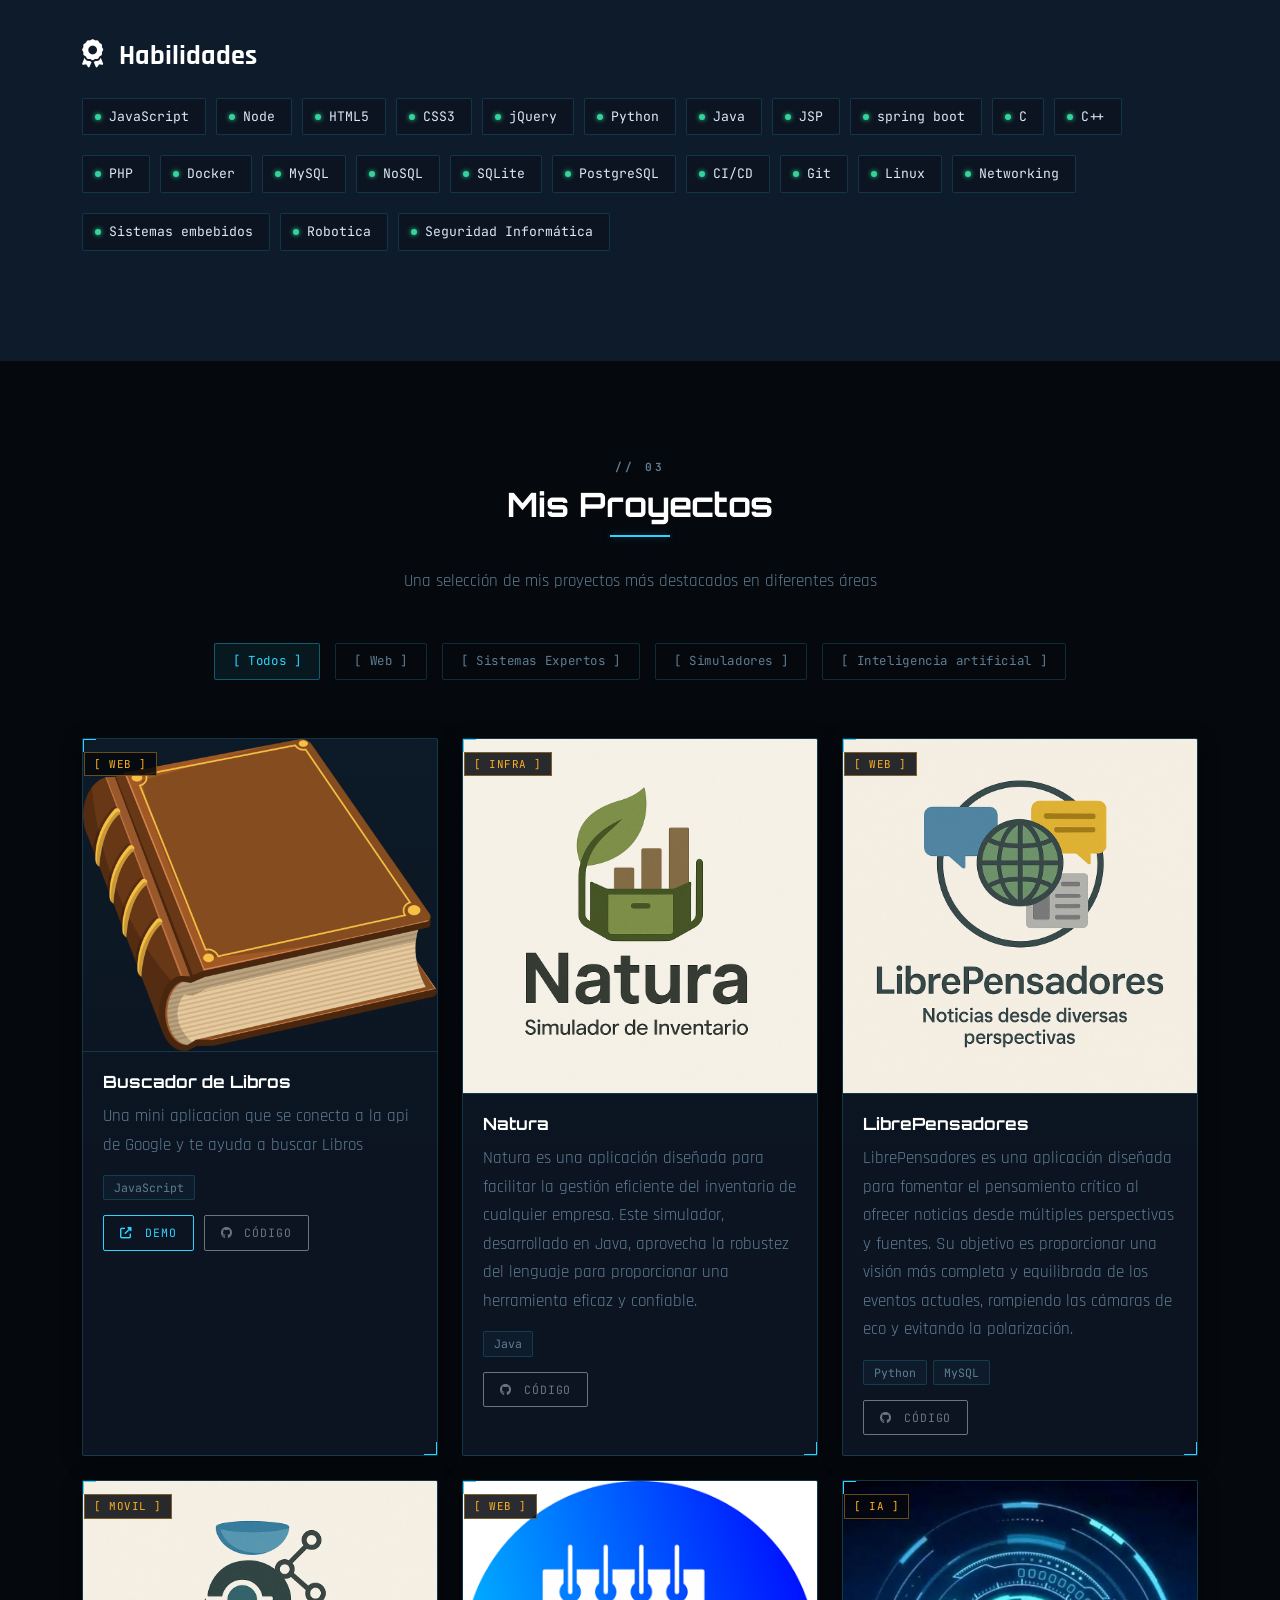
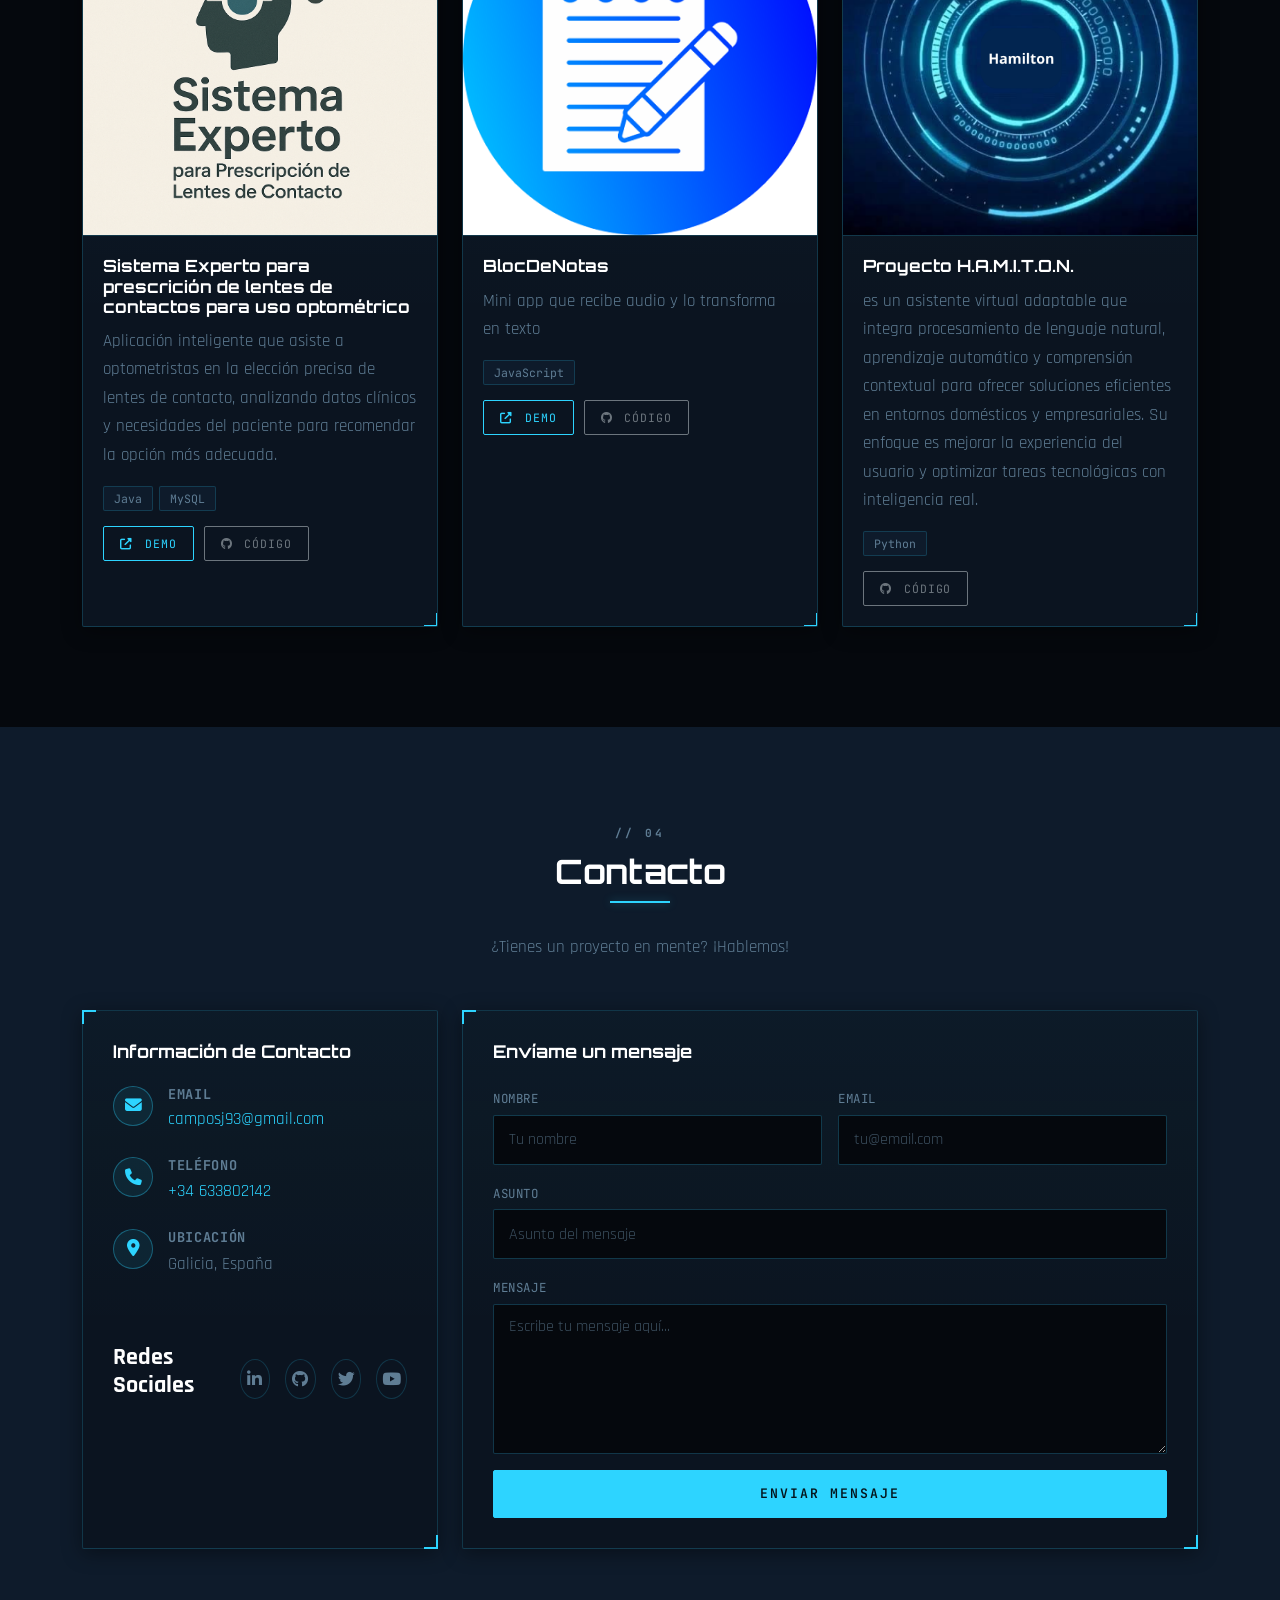
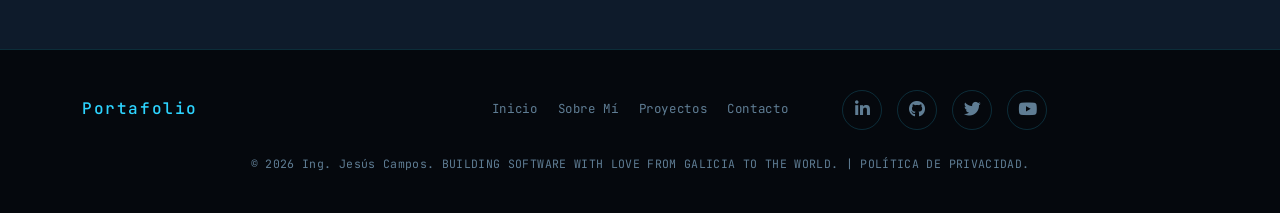
==== commit 07d52c23: "Merge branch 'develop'" ====
--- a/index.html
+++ b/index.html
@@ -194,7 +194,7 @@
                     <p class="mb-4">El año 2021 se erigió como una etapa excepcional en mi vida, marcando un hito significativo y lleno de logros, gracias a la invaluable oportunidad que se presentó: la obtención de una beca para embarcarme en la travesía académica del máster en mecatrónica. Este periodo se transformó en una experiencia enriquecedora, no solo por la magnitud del conocimiento técnico que adquirí, sino también por el crecimiento personal y profesional que acompañó cada paso de esta nueva empresa. En la actualidad, empleé mi perfil de Ingeniero de sistemas con un máster en mecatrónica para fundar la empresa CamposSoft dedicada al desarrollo tecnológico.</p>
                     <div class="d-flex flex-wrap">
                         <a href="#contacto" class="btn btn-primary me-3 mb-2">Contactar</a>
-                        <a href="CV/CV2025 en Ingles.pdf" class="btn btn-outline-primary mb-2">Descargar CV</a>
+                        <a href="CV/desarrollador full stack.pdf" class="btn btn-outline-primary mb-2">Descargar CV</a>
                     </div>
                 </div>
             </div>
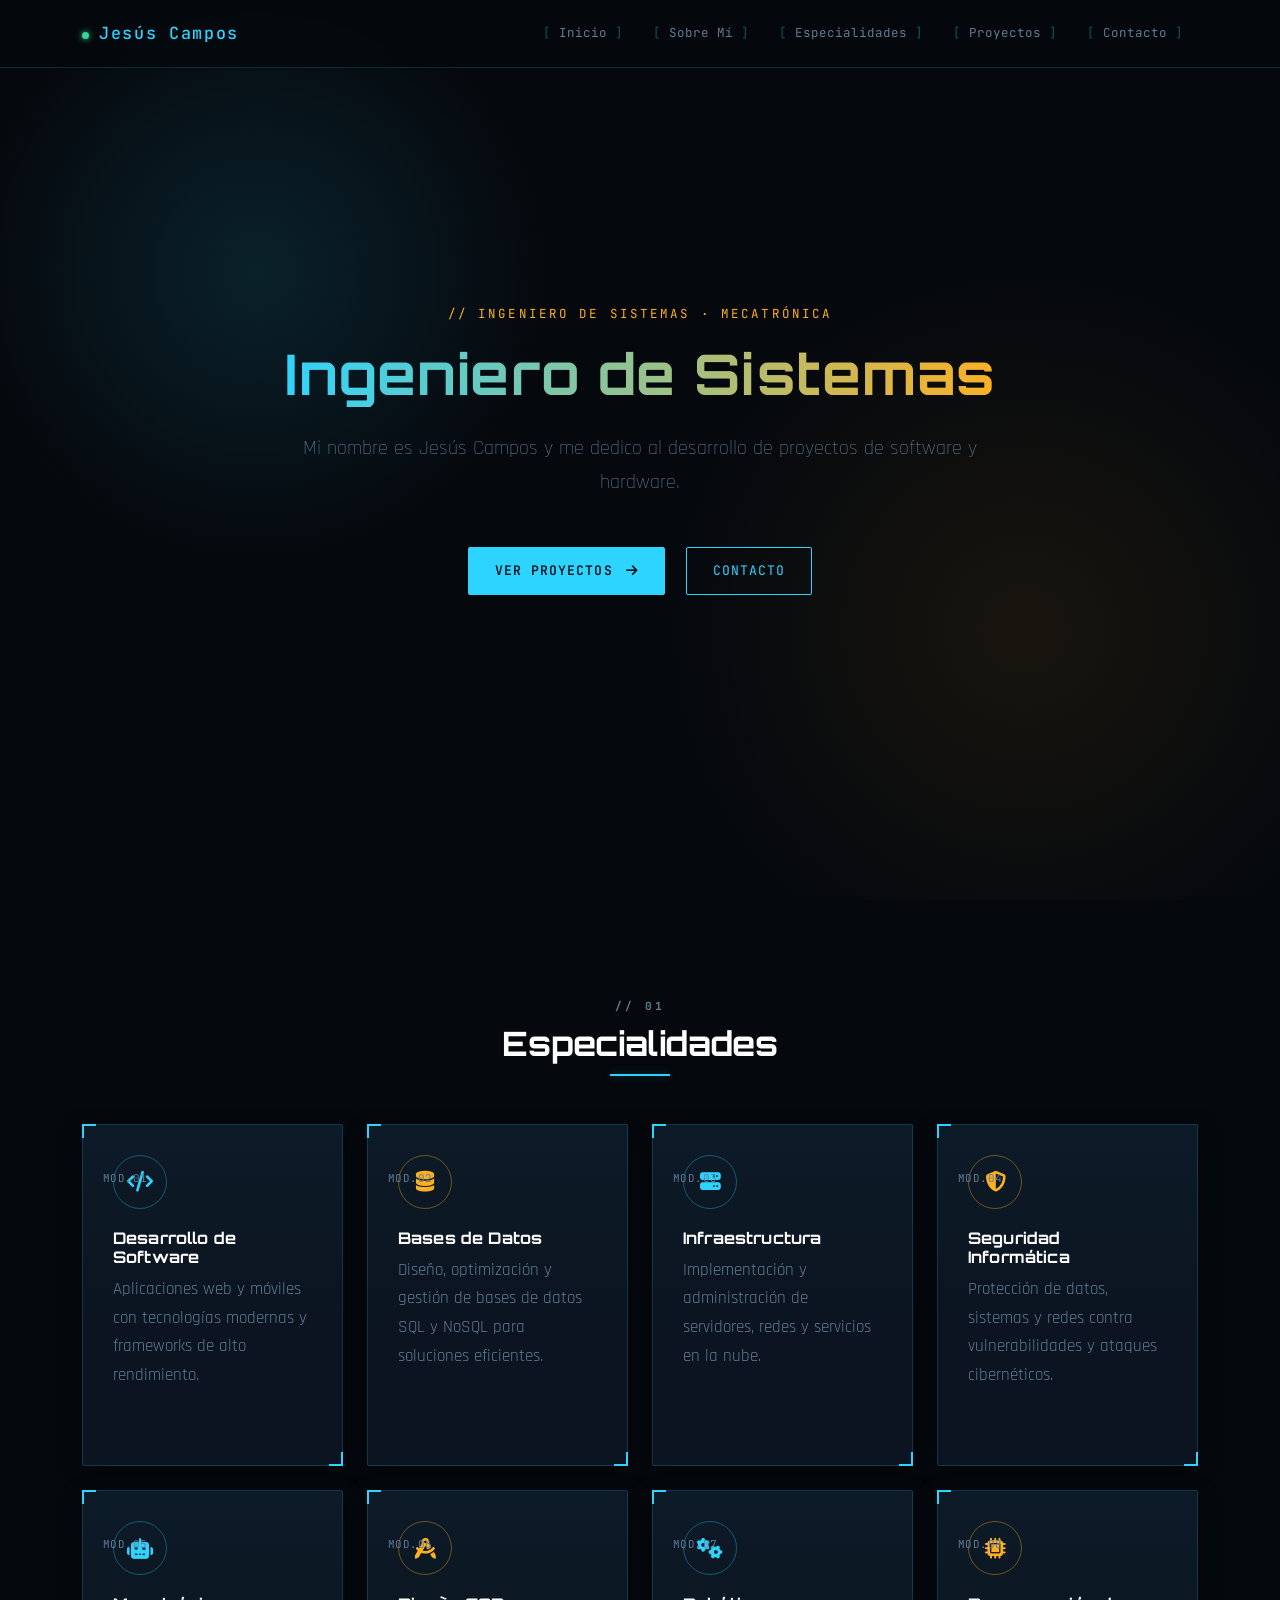
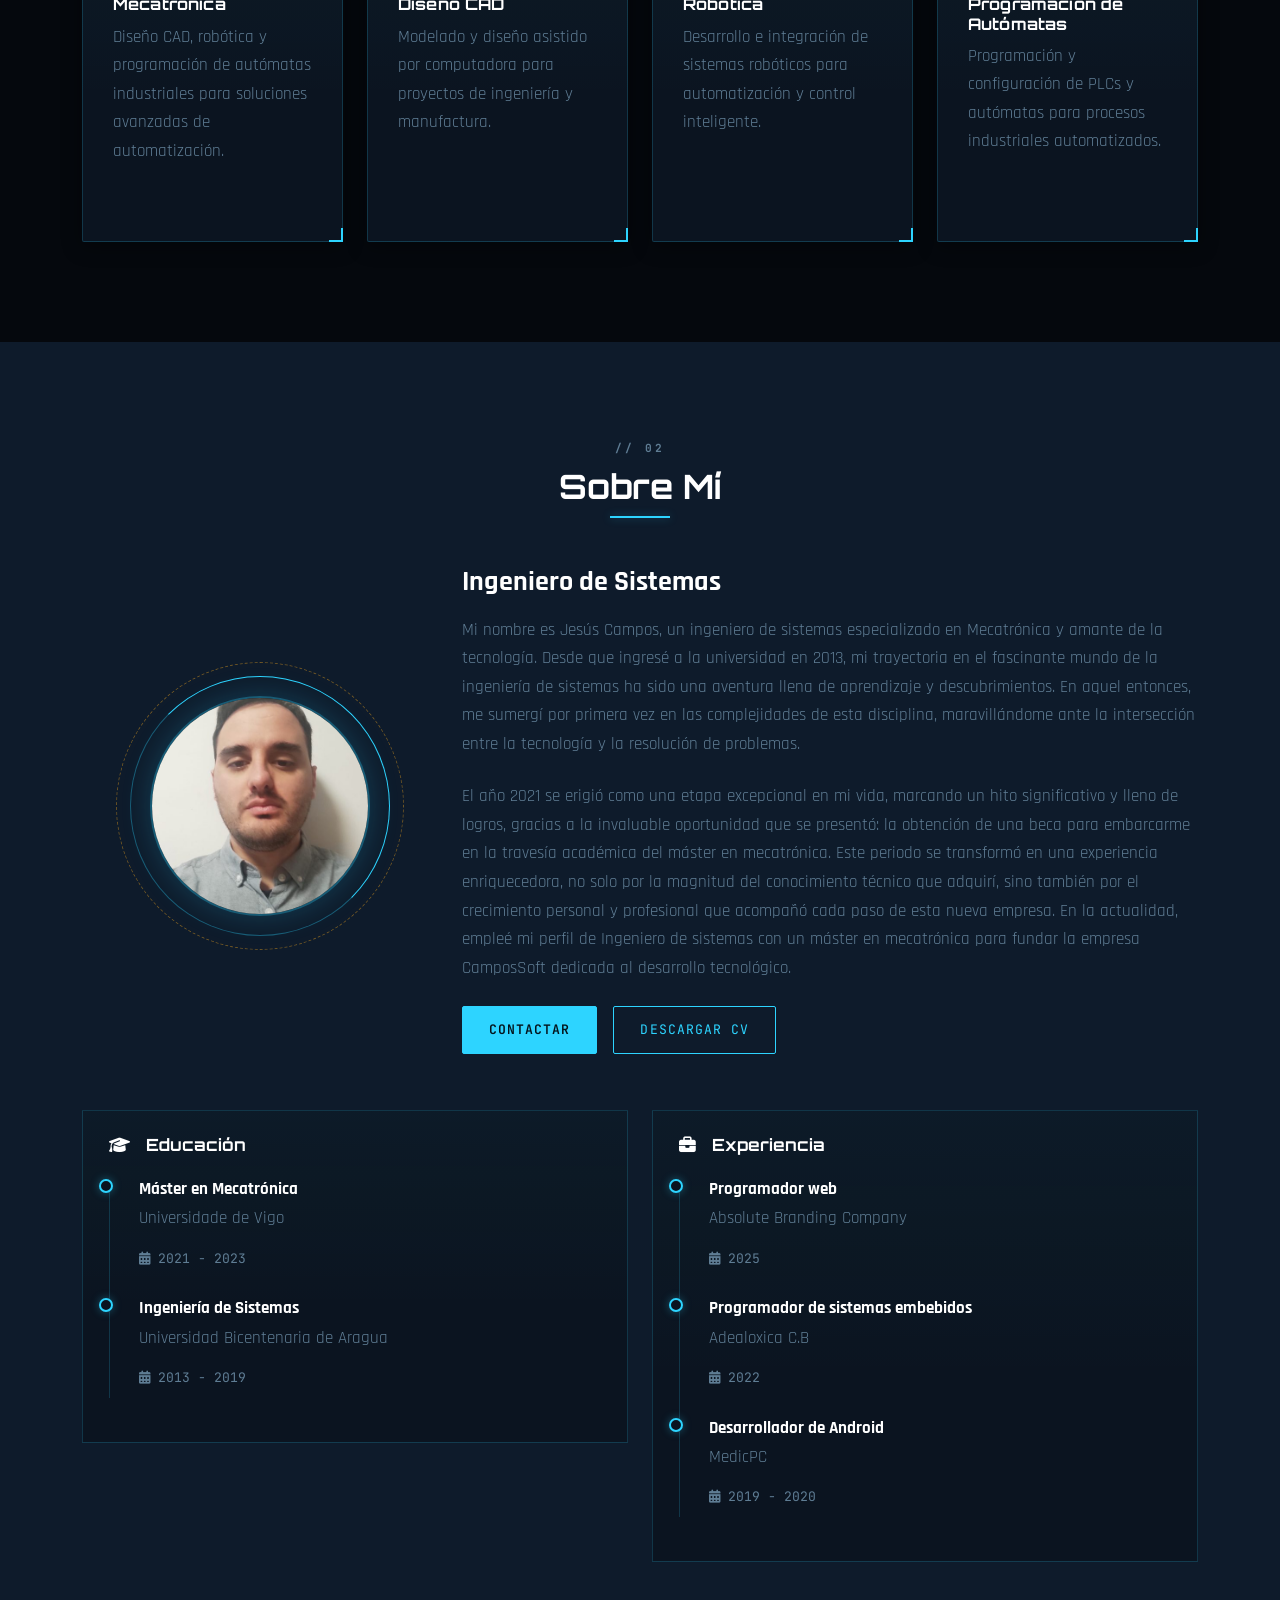
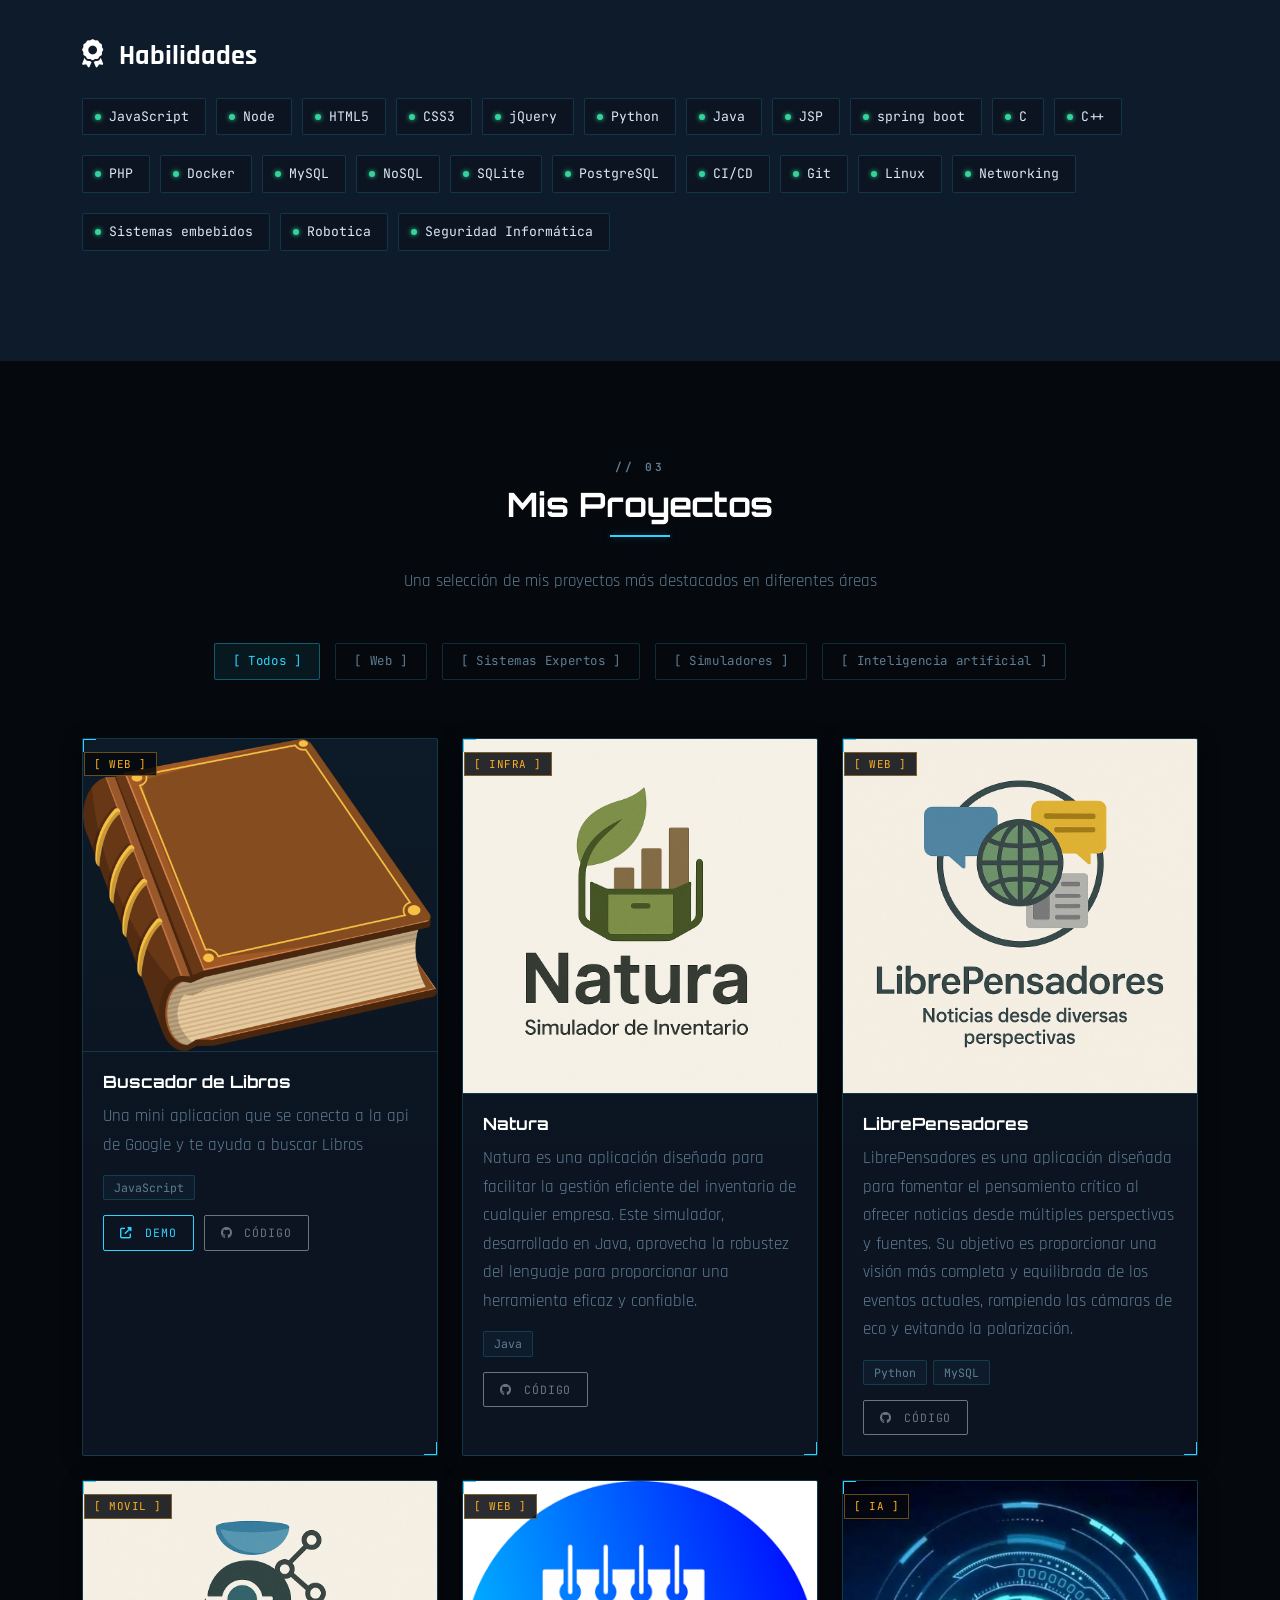
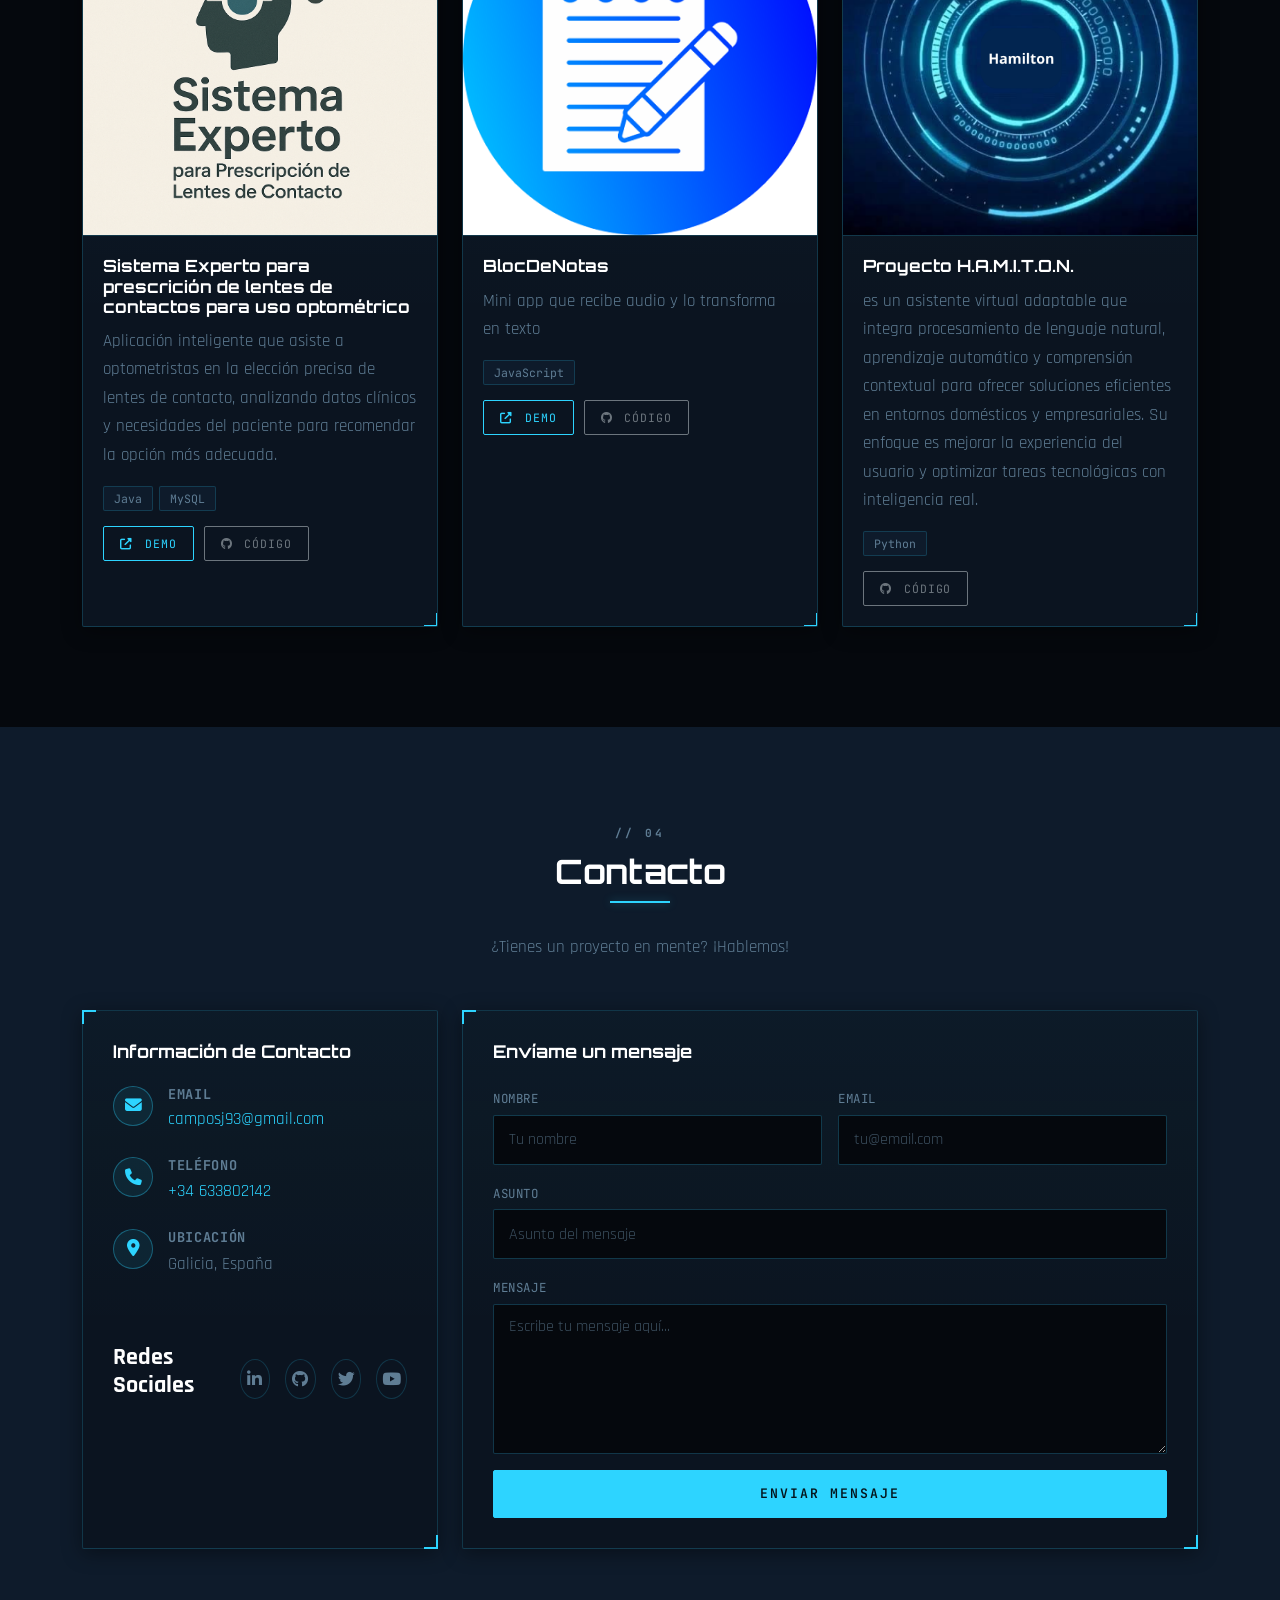
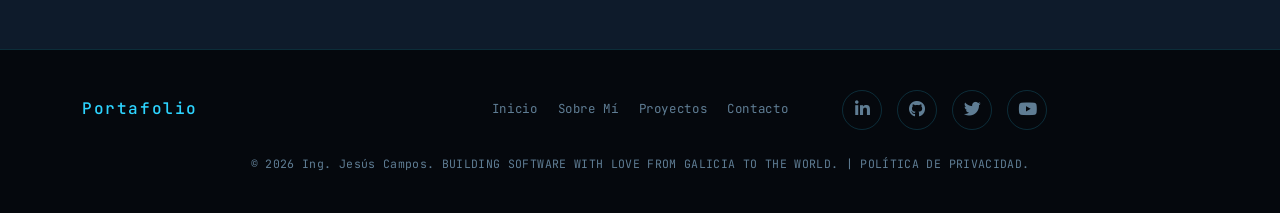
==== commit 38e13598: "Actualizacion de favicon" ====
--- a/index.html
+++ b/index.html
@@ -21,7 +21,7 @@
     <meta name="twitter:image" content="https://jesus2421.github.io/CamposSoft.github.io/Img/yo.jpeg">
     
     <!-- Favicon -->
-    <link rel="shortcut icon" href="Img/favicon.png" type="image/png">
+    <link rel="shortcut icon" href="Img/favicon.svg" type="image/png">
     
     <!-- Bootstrap CSS -->
     <link href="https://cdn.jsdelivr.net/npm/bootstrap@5.3.0/dist/css/bootstrap.min.css" rel="stylesheet">
